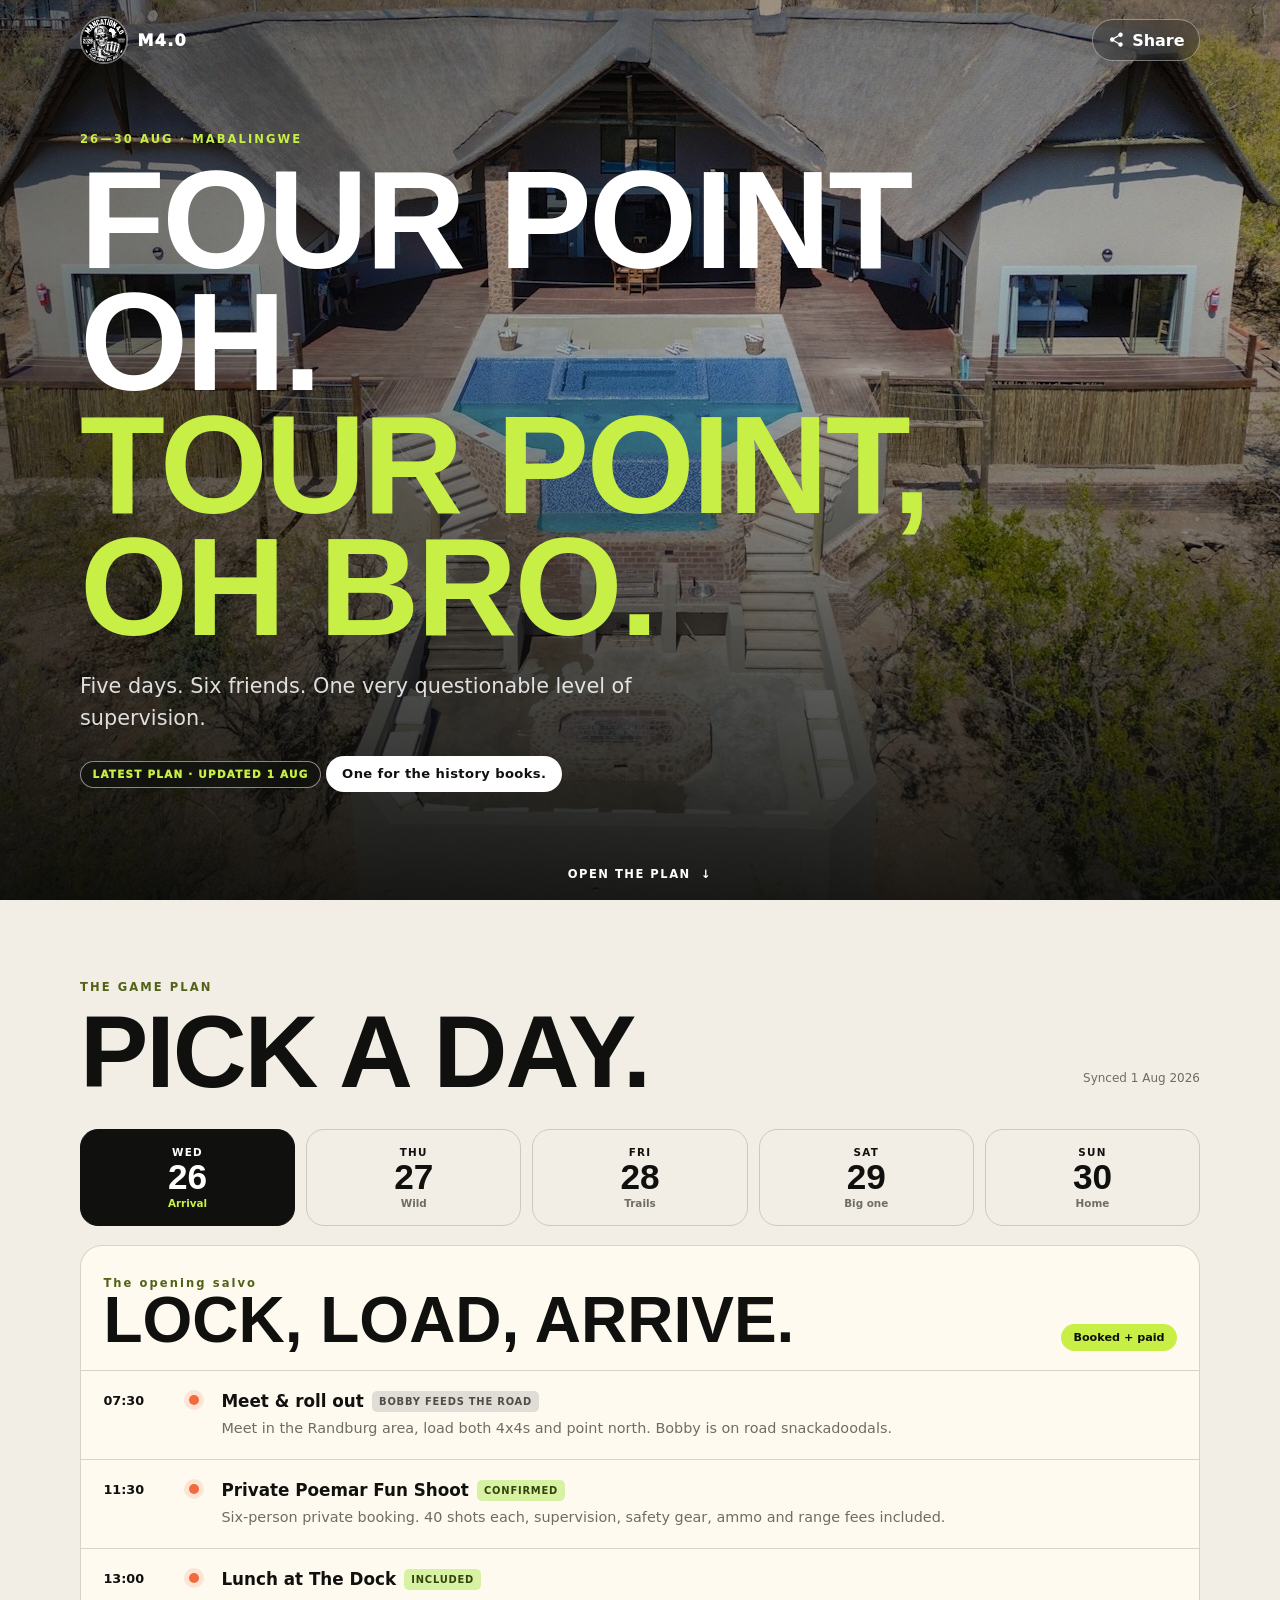
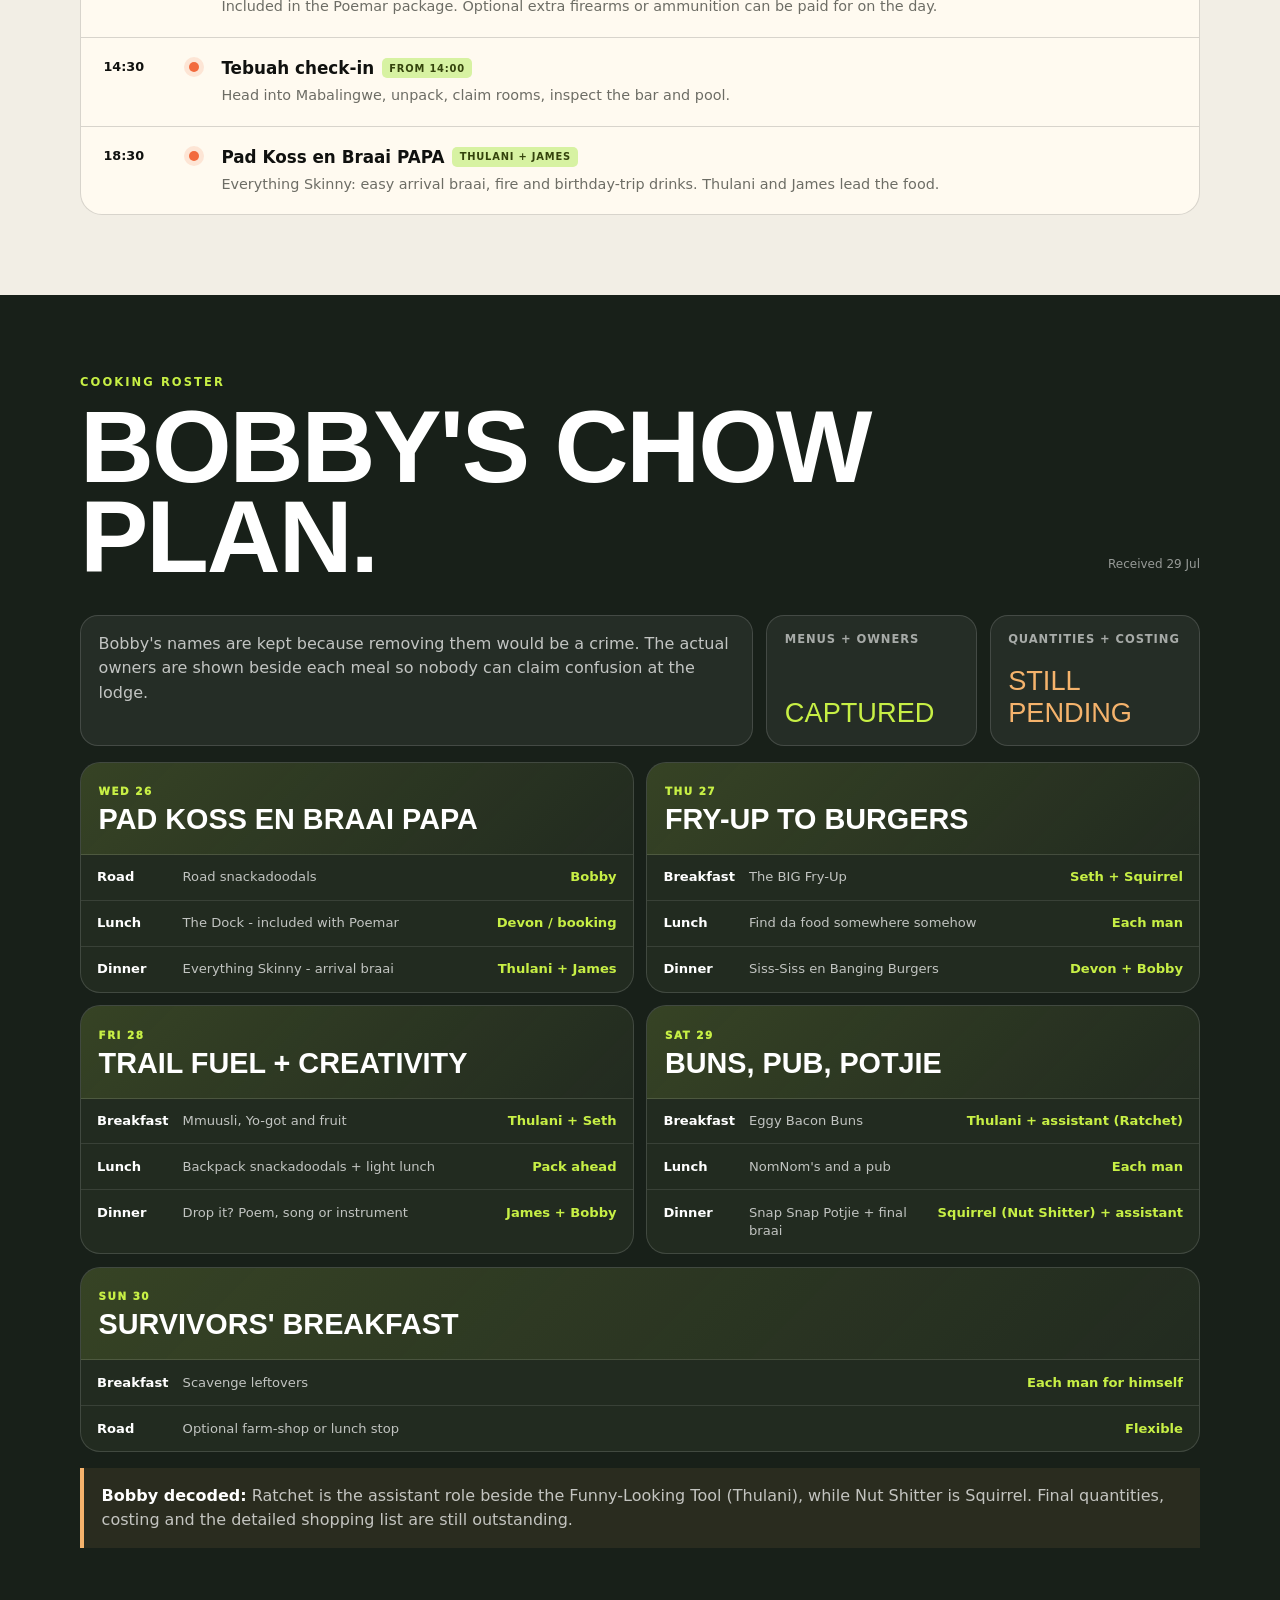
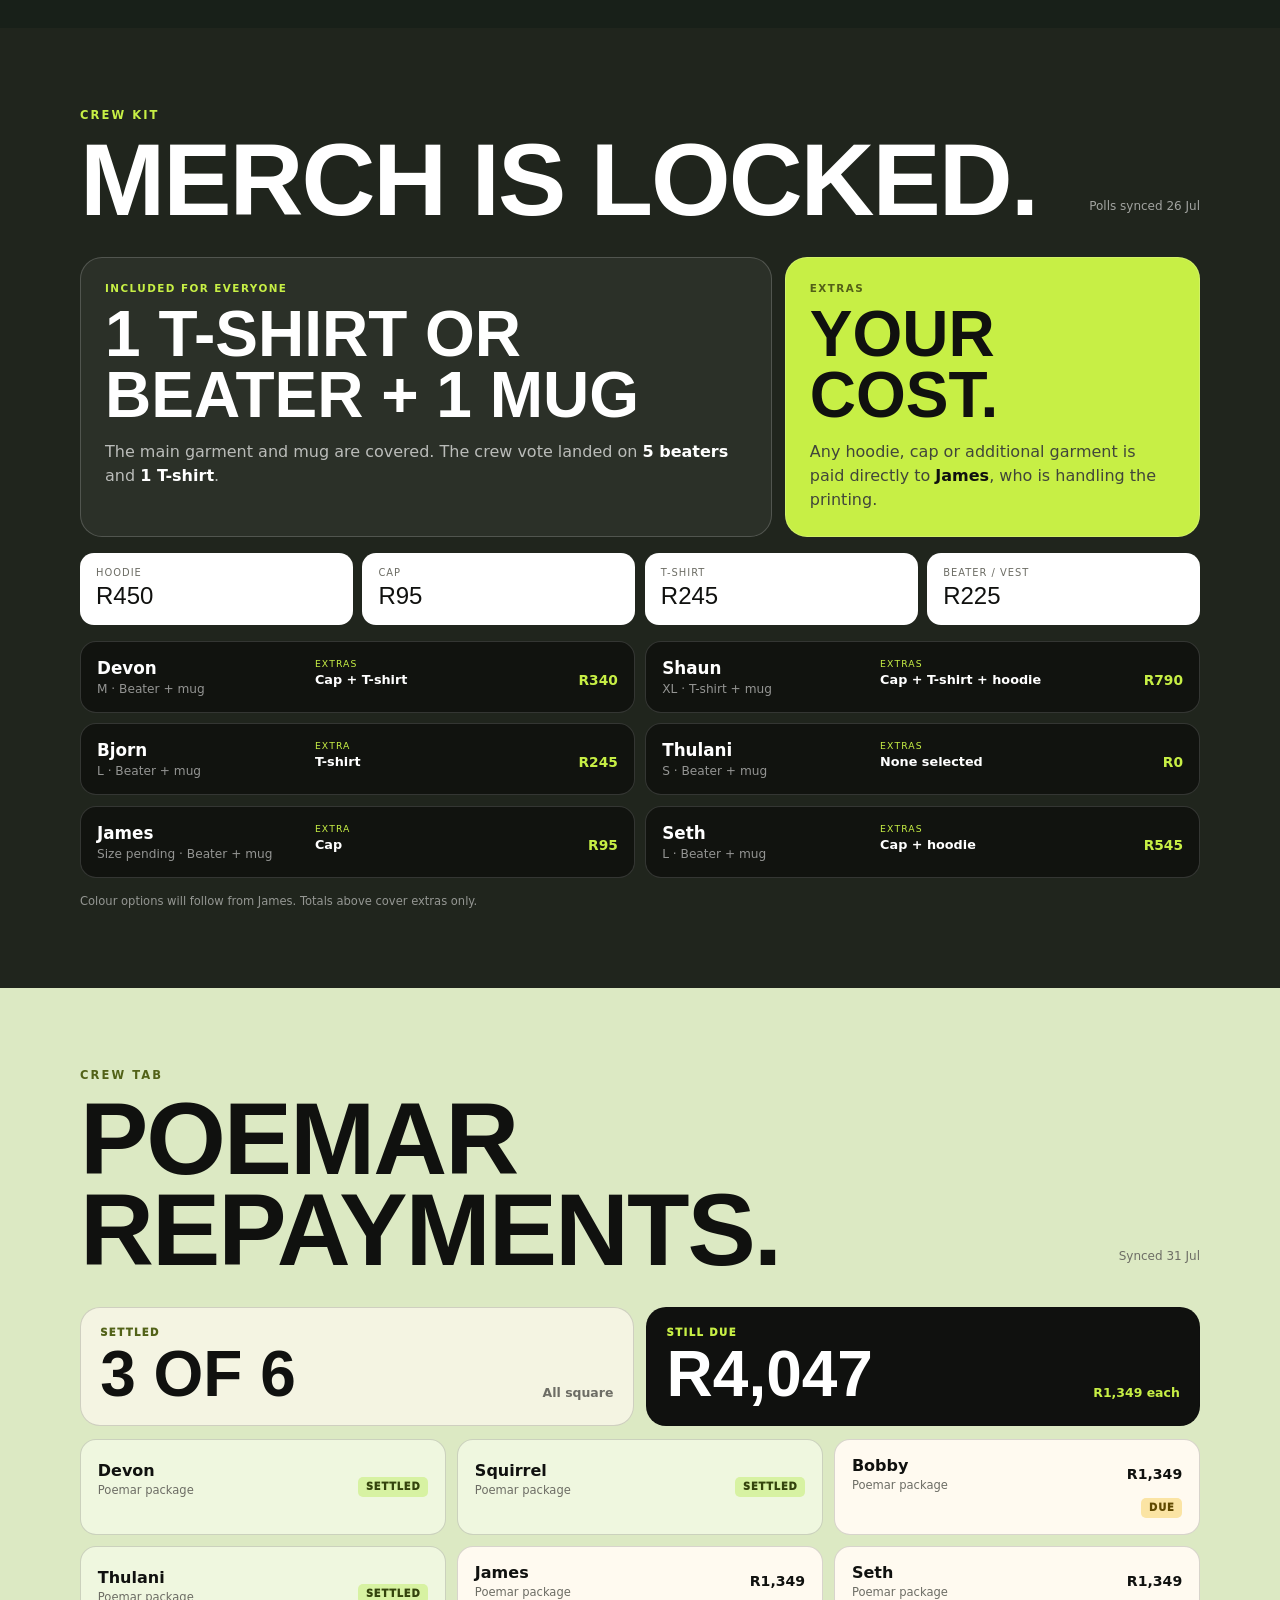
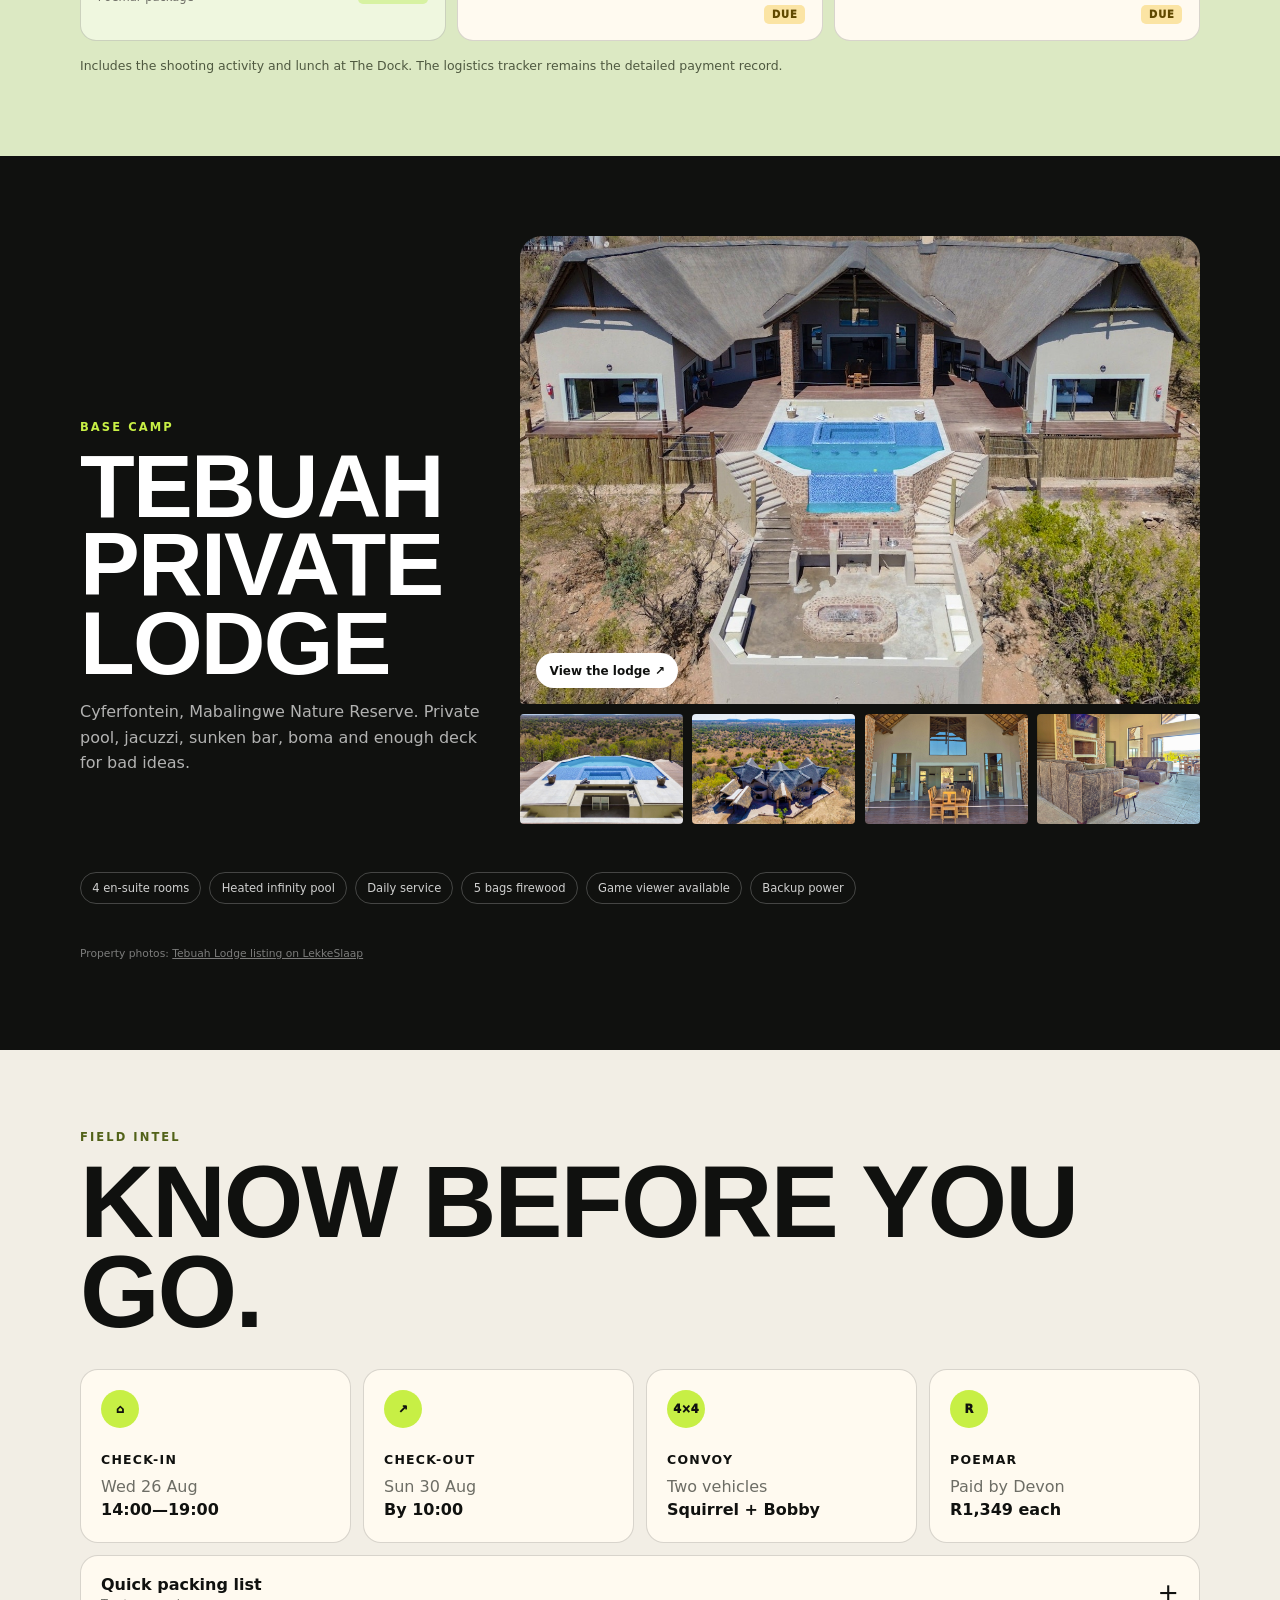
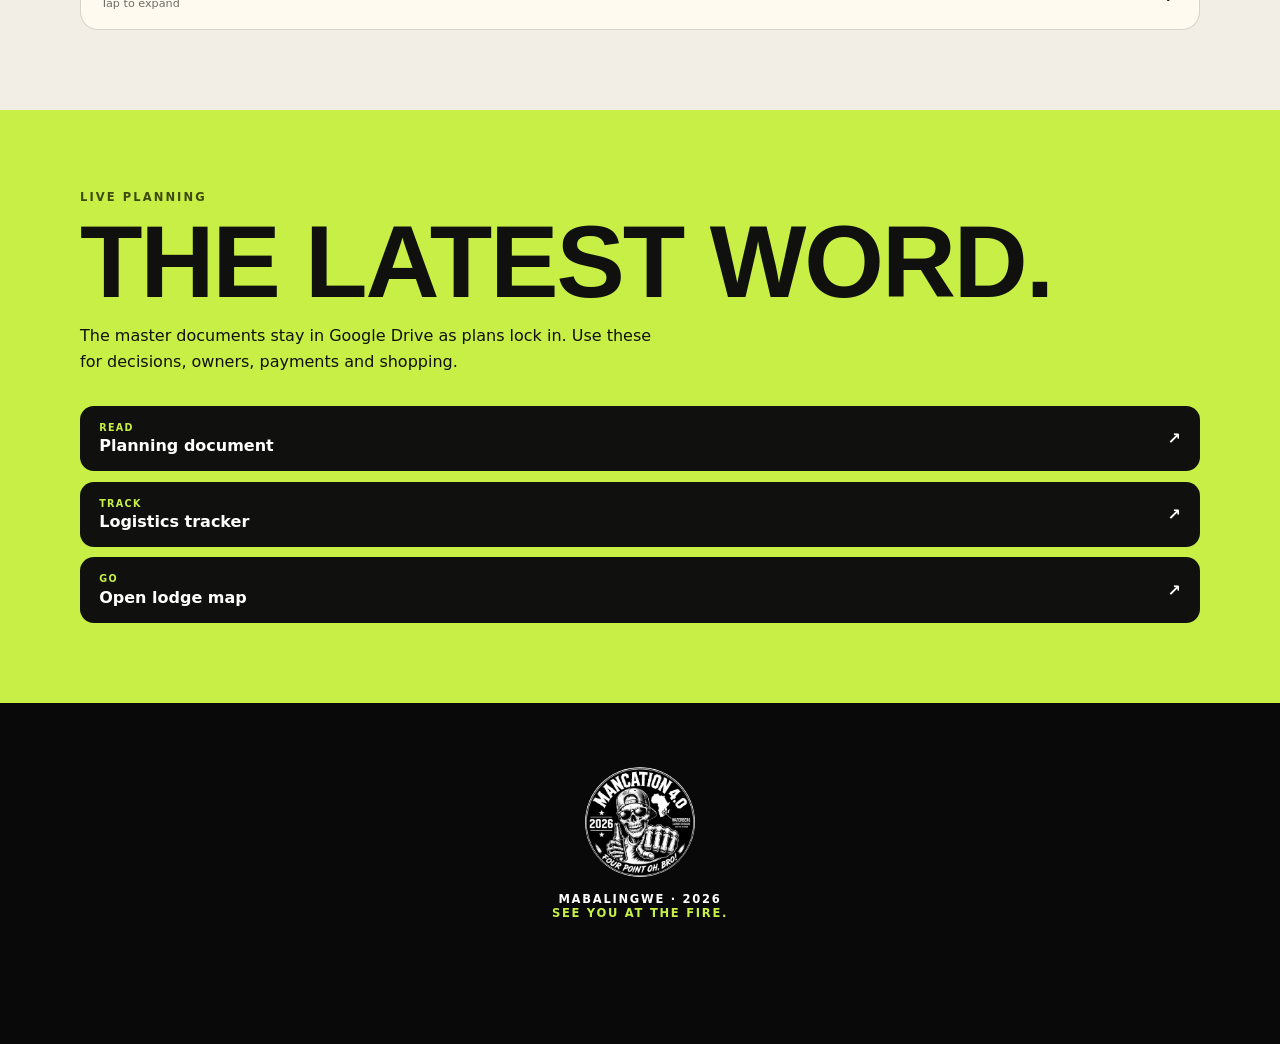
==== index.html @ 5e888e58 "Publish 1 August TripHub update" ====
<!doctype html>
<html lang="en">
<head>
  <meta charset="utf-8">
  <meta name="viewport" content="width=device-width,initial-scale=1,viewport-fit=cover">
  <meta name="theme-color" content="#10110f">
  <meta name="description" content="Mancation 4.0 — the crew's mobile trip plan for Mabalingwe, 26–30 August 2026.">
  <link rel="manifest" href="manifest.webmanifest">
  <link rel="icon" href="mancation-logo.png">
  <link rel="stylesheet" href="styles.css?v=20260731">
  <link rel="stylesheet" href="merch.css?v=20260723b">
  <title>Mancation 4.0 · Mabalingwe</title>
</head>
<body>
  <a class="skip-link" href="#main">Skip to the day plan</a>
  <header class="hero" id="top">
    <img class="hero-photo" src="lodge-1.jpg" alt="Tebuah Lodge and its bushveld-facing pool deck">
    <div class="hero-shade"></div>
    <nav class="topbar" aria-label="Primary">
      <a class="brand" href="#top" aria-label="Mancation 4.0 home">
        <img src="mancation-logo.png" alt="">
        <span>M4.0</span>
      </a>
      <button class="share-button" id="shareButton" type="button" aria-label="Share this trip plan">
        <svg viewBox="0 0 24 24" aria-hidden="true"><path d="M18 8a3 3 0 1 0-2.83-4A3 3 0 0 0 15 5c0 .2.02.39.06.57L8.9 9.08A3 3 0 0 0 7 8.4a3 3 0 1 0 1.9 5.32l6.16 3.51A3 3 0 0 0 15 18a3 3 0 1 0 .83-2.07l-6.2-3.54c.08-.3.12-.6.12-.89 0-.3-.04-.6-.12-.88l6.2-3.55A3 3 0 0 0 18 8Z"/></svg>
        <span>Share</span>
      </button>
    </nav>
    <div class="hero-copy">
      <p class="eyebrow">26—30 AUG · MABALINGWE</p>
      <h1>Four point oh.<br><em>Tour point, oh bro.</em></h1>
      <p class="hero-intro">Five days. Six friends. One very questionable level of supervision.</p>
      <p class="build-badge">LATEST PLAN · UPDATED 1 AUG</p>
      <div class="countdown" id="countdown" aria-live="polite"></div>
    </div>
    <a class="scroll-cue" href="#schedule"><span>Open the plan</span><span aria-hidden="true">↓</span></a>
  </header>

  <main id="main">
    <section class="schedule section" id="schedule" aria-labelledby="schedule-title">
      <div class="section-heading">
        <div>
          <p class="eyebrow dark">THE GAME PLAN</p>
          <h2 id="schedule-title">Pick a day.</h2>
        </div>
        <p class="updated">Synced 1 Aug 2026</p>
      </div>
      <div class="day-tabs" role="tablist" aria-label="Trip days">
        <button role="tab" aria-selected="true" aria-controls="day-panel" data-day="0"><span>WED</span><b>26</b><small>Arrival</small></button>
        <button role="tab" aria-selected="false" aria-controls="day-panel" data-day="1"><span>THU</span><b>27</b><small>Wild</small></button>
        <button role="tab" aria-selected="false" aria-controls="day-panel" data-day="2"><span>FRI</span><b>28</b><small>Trails</small></button>
        <button role="tab" aria-selected="false" aria-controls="day-panel" data-day="3"><span>SAT</span><b>29</b><small>Big one</small></button>
        <button role="tab" aria-selected="false" aria-controls="day-panel" data-day="4"><span>SUN</span><b>30</b><small>Home</small></button>
      </div>
      <article class="day-panel" id="day-panel" role="tabpanel" tabindex="0" aria-live="polite"></article>
    </section>

    <section class="meals section" id="meals" aria-labelledby="meals-title">
      <div class="section-heading meal-heading">
        <div>
          <p class="eyebrow">COOKING ROSTER</p>
          <h2 id="meals-title">Bobby's chow plan.</h2>
        </div>
        <p class="updated">Received 29 Jul</p>
      </div>
      <div class="meal-summary">
        <p>Bobby's names are kept because removing them would be a crime. The actual owners are shown beside each meal so nobody can claim confusion at the lodge.</p>
        <div><strong>Menus + owners</strong><span>Captured</span></div>
        <div><strong>Quantities + costing</strong><span class="pending">Still pending</span></div>
      </div>
      <div class="meal-days">
        <article>
          <header><span>WED 26</span><h3>Pad Koss en Braai PAPA</h3></header>
          <p><b>Road</b> Road snackadoodals <span>Bobby</span></p>
          <p><b>Lunch</b> The Dock - included with Poemar <span>Devon / booking</span></p>
          <p><b>Dinner</b> Everything Skinny - arrival braai <span>Thulani + James</span></p>
        </article>
        <article>
          <header><span>THU 27</span><h3>Fry-up to burgers</h3></header>
          <p><b>Breakfast</b> The BIG Fry-Up <span>Seth + Squirrel</span></p>
          <p><b>Lunch</b> Find da food somewhere somehow <span>Each man</span></p>
          <p><b>Dinner</b> Siss-Siss en Banging Burgers <span>Devon + Bobby</span></p>
        </article>
        <article>
          <header><span>FRI 28</span><h3>Trail fuel + creativity</h3></header>
          <p><b>Breakfast</b> Mmuusli, Yo-got and fruit <span>Thulani + Seth</span></p>
          <p><b>Lunch</b> Backpack snackadoodals + light lunch <span>Pack ahead</span></p>
          <p><b>Dinner</b> Drop it? Poem, song or instrument <span>James + Bobby</span></p>
        </article>
        <article>
          <header><span>SAT 29</span><h3>Buns, pub, potjie</h3></header>
          <p><b>Breakfast</b> Eggy Bacon Buns <span>Thulani + assistant (Ratchet)</span></p>
          <p><b>Lunch</b> NomNom's and a pub <span>Each man</span></p>
          <p><b>Dinner</b> Snap Snap Potjie + final braai <span>Squirrel (Nut Shitter) + assistant</span></p>
        </article>
        <article>
          <header><span>SUN 30</span><h3>Survivors' breakfast</h3></header>
          <p><b>Breakfast</b> Scavenge leftovers <span>Each man for himself</span></p>
          <p><b>Road</b> Optional farm-shop or lunch stop <span>Flexible</span></p>
        </article>
      </div>
      <p class="meal-footnote"><b>Bobby decoded:</b> Ratchet is the assistant role beside the Funny-Looking Tool (Thulani), while Nut Shitter is Squirrel. Final quantities, costing and the detailed shopping list are still outstanding.</p>
    </section>

    <section class="merch section" id="merch" aria-labelledby="merch-title">
      <div class="section-heading merch-heading">
        <div>
          <p class="eyebrow">CREW KIT</p>
          <h2 id="merch-title">Merch is locked.</h2>
        </div>
        <p class="updated">Polls synced 26 Jul</p>
      </div>
      <div class="merch-summary">
        <div>
          <span class="merch-kicker">INCLUDED FOR EVERYONE</span>
          <strong>1 T-shirt or beater + 1 mug</strong>
          <p>The main garment and mug are covered. The crew vote landed on <b>5 beaters</b> and <b>1 T-shirt</b>.</p>
        </div>
        <div class="merch-payment">
          <span>EXTRAS</span>
          <strong>Your cost.</strong>
          <p>Any hoodie, cap or additional garment is paid directly to <b>James</b>, who is handling the printing.</p>
        </div>
      </div>
      <div class="price-strip" aria-label="Extra merch prices">
        <span><small>Hoodie</small>R450</span>
        <span><small>Cap</small>R95</span>
        <span><small>T-shirt</small>R245</span>
        <span><small>Beater / vest</small>R225</span>
      </div>
      <div class="crew-merch" aria-label="Crew merch selections">
        <article><div><h3>Devon</h3><p>M · Beater + mug</p></div><div><small>Extras</small><b>Cap + T-shirt</b><strong>R340</strong></div></article>
        <article><div><h3>Shaun</h3><p>XL · T-shirt + mug</p></div><div><small>Extras</small><b>Cap + T-shirt + hoodie</b><strong>R790</strong></div></article>
        <article><div><h3>Bjorn</h3><p>L · Beater + mug</p></div><div><small>Extra</small><b>T-shirt</b><strong>R245</strong></div></article>
        <article><div><h3>Thulani</h3><p>S · Beater + mug</p></div><div><small>Extras</small><b>None selected</b><strong>R0</strong></div></article>
        <article><div><h3>James</h3><p>Size pending · Beater + mug</p></div><div><small>Extra</small><b>Cap</b><strong>R95</strong></div></article>
        <article><div><h3>Seth</h3><p>L · Beater + mug</p></div><div><small>Extras</small><b>Cap + hoodie</b><strong>R545</strong></div></article>
      </div>
      <p class="merch-note">Colour options will follow from James. Totals above cover extras only.</p>
    </section>

    <section class="payments section" id="payments" aria-labelledby="payments-title">
      <div class="section-heading payments-heading">
        <div>
          <p class="eyebrow dark">CREW TAB</p>
          <h2 id="payments-title">Poemar repayments.</h2>
        </div>
        <p class="updated">Synced 31 Jul</p>
      </div>
      <div class="payment-summary">
        <div><small>SETTLED</small><strong>3 of 6</strong><span>All square</span></div>
        <div class="payment-summary-due"><small>STILL DUE</small><strong>R4,047</strong><span>R1,349 each</span></div>
      </div>
      <div class="payment-list" aria-label="Poemar repayment status">
        <article class="is-settled"><div><h3>Devon</h3><p>Poemar package</p></div><span>Settled</span></article>
        <article class="is-settled"><div><h3>Squirrel</h3><p>Poemar package</p></div><span>Settled</span></article>
        <article><div><h3>Bobby</h3><p>Poemar package</p></div><strong>R1,349</strong><span>Due</span></article>
        <article class="is-settled"><div><h3>Thulani</h3><p>Poemar package</p></div><span>Settled</span></article>
        <article><div><h3>James</h3><p>Poemar package</p></div><strong>R1,349</strong><span>Due</span></article>
        <article><div><h3>Seth</h3><p>Poemar package</p></div><strong>R1,349</strong><span>Due</span></article>
      </div>
      <p class="payments-note">Includes the shooting activity and lunch at The Dock. The logistics tracker remains the detailed payment record.</p>
    </section>

    <section class="lodge section" id="lodge" aria-labelledby="lodge-title">
      <div class="lodge-title-wrap">
        <p class="eyebrow">BASE CAMP</p>
        <h2 id="lodge-title">Tebuah<br>Private Lodge</h2>
        <p>Cyferfontein, Mabalingwe Nature Reserve. Private pool, jacuzzi, sunken bar, boma and enough deck for bad ideas.</p>
      </div>
      <div class="gallery" aria-label="Tebuah Lodge photo gallery">
        <button class="gallery-main" type="button" data-photo="0">
          <img src="lodge-1.jpg" alt="Tebuah Lodge pool and entertainment deck overlooking the bushveld">
          <span>View the lodge <b aria-hidden="true">↗</b></span>
        </button>
        <button type="button" data-photo="1"><img src="lodge-2.jpg" alt="Tebuah Lodge outdoor living area"></button>
        <button type="button" data-photo="2"><img src="lodge-3.jpg" alt="Tebuah Lodge bedroom with bushveld views"></button>
        <button type="button" data-photo="3"><img src="lodge-4.jpg" alt="Tebuah Lodge indoor entertainment area"></button>
        <button type="button" data-photo="4"><img src="lodge-5.jpg" alt="Tebuah Lodge boma and fire pit"></button>
      </div>
      <div class="amenities" aria-label="Lodge highlights">
        <span>4 en-suite rooms</span><span>Heated infinity pool</span><span>Daily service</span><span>5 bags firewood</span><span>Game viewer available</span><span>Backup power</span>
      </div>
      <p class="photo-credit">Property photos: <a href="https://www.lekkeslaap.co.za/accommodation/tebuah-lodge--mabalingwe" target="_blank" rel="noreferrer">Tebuah Lodge listing on LekkeSlaap</a></p>
    </section>

    <section class="intel section" id="intel" aria-labelledby="intel-title">
      <div class="section-heading">
        <div><p class="eyebrow dark">FIELD INTEL</p><h2 id="intel-title">Know before you go.</h2></div>
      </div>
      <div class="intel-grid">
        <article><span class="intel-icon">⌂</span><h3>Check-in</h3><p>Wed 26 Aug<br><strong>14:00—19:00</strong></p></article>
        <article><span class="intel-icon">↗</span><h3>Check-out</h3><p>Sun 30 Aug<br><strong>By 10:00</strong></p></article>
        <article><span class="intel-icon">4×4</span><h3>Convoy</h3><p>Two vehicles<br><strong>Squirrel + Bobby</strong></p></article>
        <article><span class="intel-icon">R</span><h3>Poemar</h3><p>Paid by Devon<br><strong>R1,349 each</strong></p></article>
      </div>
      <details class="packing">
        <summary><span><b>Quick packing list</b><small>Tap to expand</small></span><span aria-hidden="true">+</span></summary>
        <div class="packing-grid">
          <p><b>Wear</b>Warm jacket, bush clothes, closed shoes, hiking shoes, hat, sunglasses, swim kit.</p>
          <p><b>Bring</b>Headlamp, toiletries, meds, sunscreen, repellent, water bottle, power bank.</p>
          <p><b>Shared kit</b>Coolers, ice, braai tools, speaker, binoculars, first aid, compressor and recovery strap.</p>
        </div>
      </details>
    </section>

    <section class="links section" id="links" aria-labelledby="links-title">
      <p class="eyebrow">LIVE PLANNING</p>
      <h2 id="links-title">The latest word.</h2>
      <p>The master documents stay in Google Drive as plans lock in. Use these for decisions, owners, payments and shopping.</p>
      <div class="link-stack">
        <a href="https://docs.google.com/document/d/1ZLqQMQey72Q2YJFCmSd3k1oWIZyb7E9rHPRYl3rEjR0" target="_blank" rel="noreferrer"><span><small>READ</small>Planning document</span><b aria-hidden="true">↗</b></a>
        <a href="https://docs.google.com/spreadsheets/d/16qTKO9zzXweU2x-jkRpbFXcK_g4tDbpreyaSmsVWvz8" target="_blank" rel="noreferrer"><span><small>TRACK</small>Logistics tracker</span><b aria-hidden="true">↗</b></a>
        <a href="https://maps.google.com/?q=-24.770281852697,28.021701425314" target="_blank" rel="noreferrer"><span><small>GO</small>Open lodge map</span><b aria-hidden="true">↗</b></a>
      </div>
    </section>
  </main>

  <footer>
    <img src="mancation-logo.png" alt="Mancation 4.0 logo">
    <p>Mabalingwe · 2026<br><span>See you at the fire.</span></p>
  </footer>

  <nav class="bottom-nav" aria-label="Page sections">
    <a href="#schedule" class="active"><span>▦</span>Plan</a>
    <a href="#meals"><span>♨</span>Meals</a>
    <a href="#merch"><span>◆</span>Merch</a>
    <a href="#payments"><span>R</span>Pay</a>
    <a href="#lodge"><span>⌂</span>Lodge</a>
  </nav>

  <dialog class="lightbox" id="lightbox">
    <button type="button" id="lightboxClose" aria-label="Close gallery">×</button>
    <button type="button" class="lightbox-prev" id="lightboxPrev" aria-label="Previous photo">‹</button>
    <img id="lightboxImage" src="lodge-1.jpg" alt="">
    <button type="button" class="lightbox-next" id="lightboxNext" aria-label="Next photo">›</button>
    <p id="lightboxCount">1 / 5</p>
  </dialog>
  <div class="toast" id="toast" role="status" aria-live="polite"></div>
  <script src="app.js?v=20260801"></script>
</body>
</html>
---- styles.css ----
:root{--ink:#10110f;--paper:#f2eee5;--cream:#fffaf0;--acid:#c7ef45;--orange:#f26a3d;--muted:#6d6d65;--line:rgba(16,17,15,.16);--radius:22px;--max:1120px}
*{box-sizing:border-box}html{scroll-behavior:smooth}body{margin:0;background:var(--paper);color:var(--ink);font-family:Inter,ui-sans-serif,system-ui,-apple-system,"Segoe UI",sans-serif;overflow-x:hidden}button,a{font:inherit}button{color:inherit}.skip-link{position:fixed;z-index:100;left:1rem;top:-5rem;background:var(--acid);color:var(--ink);padding:.8rem 1rem;border-radius:8px;font-weight:800}.skip-link:focus{top:1rem}.hero{position:relative;min-height:100svh;color:white;background:#161814;display:flex;flex-direction:column;overflow:hidden}.hero-photo,.hero-shade{position:absolute;inset:0;width:100%;height:100%}.hero-photo{object-fit:cover}.hero-shade{background:linear-gradient(180deg,rgba(8,9,7,.25),rgba(8,9,7,.16) 28%,rgba(8,9,7,.9) 100%),linear-gradient(90deg,rgba(8,9,7,.35),transparent 65%)}.topbar{position:relative;z-index:2;display:flex;align-items:center;justify-content:space-between;width:min(100% - 2rem,var(--max));margin:0 auto;padding:1rem 0}.brand{display:flex;align-items:center;gap:.6rem;color:white;text-decoration:none;font-weight:950;letter-spacing:.08em}.brand img{width:48px;height:48px;object-fit:cover;border-radius:50%;border:1px solid rgba(255,255,255,.45)}.share-button{border:1px solid rgba(255,255,255,.4);background:rgba(0,0,0,.22);backdrop-filter:blur(12px);color:white;border-radius:999px;padding:.65rem .9rem;display:flex;gap:.45rem;align-items:center;font-weight:750}.share-button svg{width:18px;fill:currentColor}.hero-copy{position:relative;z-index:1;margin:auto auto 11vh;width:min(100% - 2rem,var(--max))}.eyebrow{font-size:.72rem;letter-spacing:.18em;font-weight:900;margin:0 0 .8rem;color:var(--acid)}.eyebrow.dark{color:#526218}.hero h1,.section h2{font-family:Impact,"Arial Narrow",ui-sans-serif,sans-serif;text-transform:uppercase;letter-spacing:-.02em;line-height:.88;margin:0}.hero h1{font-size:clamp(3.7rem,12vw,8.7rem);max-width:850px}.hero h1 em{font-style:normal;color:var(--acid)}.hero-intro{font-size:clamp(1rem,2.2vw,1.3rem);max-width:560px;line-height:1.5;color:rgba(255,255,255,.85);margin:1.4rem 0}.countdown{display:inline-flex;background:white;color:var(--ink);border-radius:999px;padding:.65rem 1rem;font-size:.82rem;font-weight:850;letter-spacing:.03em}.scroll-cue{position:absolute;z-index:2;left:50%;bottom:1.2rem;transform:translateX(-50%);display:flex;gap:.65rem;color:white;text-decoration:none;font-size:.72rem;text-transform:uppercase;letter-spacing:.13em;font-weight:800;white-space:nowrap}.section{padding:5rem max(1rem,calc((100vw - var(--max))/2))}.section-heading{display:flex;justify-content:space-between;align-items:flex-end;gap:1rem;margin-bottom:2rem}.section h2{font-size:clamp(3rem,8vw,6.5rem)}.updated{font-size:.75rem;color:var(--muted);white-space:nowrap}.day-tabs{display:grid;grid-template-columns:repeat(5,1fr);gap:.7rem;margin-bottom:1.2rem}.day-tabs button{appearance:none;border:1px solid var(--line);background:transparent;border-radius:18px;padding:1rem .5rem;min-width:0;text-align:center;cursor:pointer;transition:.2s transform,.2s background}.day-tabs button:hover{transform:translateY(-2px)}.day-tabs button[aria-selected=true]{background:var(--ink);color:white;border-color:var(--ink)}.day-tabs span,.day-tabs small{display:block;font-size:.65rem;font-weight:900;letter-spacing:.12em}.day-tabs b{display:block;font-family:Impact,"Arial Narrow",sans-serif;font-size:2.2rem;line-height:1.1}.day-tabs small{font-weight:700;letter-spacing:0;color:var(--muted)}.day-tabs button[aria-selected=true] small{color:var(--acid)}.day-panel{background:var(--cream);border:1px solid var(--line);border-radius:var(--radius);overflow:hidden;outline:none}.day-hero{display:flex;justify-content:space-between;align-items:end;gap:1rem;padding:1.4rem 1.4rem 1.2rem;border-bottom:1px solid var(--line)}.day-hero h3{font-family:Impact,"Arial Narrow",sans-serif;text-transform:uppercase;font-size:clamp(2rem,6vw,4rem);line-height:.95;margin:0}.day-hero p{color:var(--muted);max-width:420px;margin:.5rem 0 0}.weather-note{background:var(--acid);border-radius:999px;padding:.45rem .75rem;font-size:.7rem;font-weight:850;white-space:nowrap}.timeline{list-style:none;margin:0;padding:0}.event{display:grid;grid-template-columns:74px 44px 1fr;position:relative;padding:1.25rem 1.4rem}.event:not(:last-child){border-bottom:1px solid var(--line)}.event time{font-weight:900;font-size:.8rem;padding-top:.1rem}.event-marker{position:relative}.event-marker:before{content:"";position:absolute;top:.25rem;left:12px;width:10px;height:10px;border-radius:50%;background:var(--orange);box-shadow:0 0 0 5px rgba(242,106,61,.15)}.event-content{min-width:0}.event-top{display:flex;align-items:center;flex-wrap:wrap;gap:.5rem}.event h4{font-size:1.05rem;margin:0}.event p{color:var(--muted);line-height:1.45;margin:.4rem 0 0;font-size:.9rem}.status{font-size:.62rem;font-weight:900;text-transform:uppercase;letter-spacing:.08em;padding:.3rem .45rem;border-radius:5px}.status.confirmed{background:#d7f2a2;color:#34430c}.status.open{background:#fbe4a4;color:#604900}.status.flex{background:#dfddd6;color:#4e4d48}.lodge{background:var(--ink);color:white;display:grid;grid-template-columns:.75fr 1.25fr;gap:2rem}.lodge-title-wrap{align-self:end;padding-bottom:2rem}.lodge-title-wrap h2{font-size:clamp(3.6rem,7vw,7rem)}.lodge-title-wrap>p:last-child{color:rgba(255,255,255,.68);line-height:1.6;max-width:440px}.gallery{display:grid;grid-template-columns:repeat(4,1fr);grid-template-rows:minmax(290px,52vh) 110px;gap:.6rem}.gallery button{padding:0;border:0;background:#222;overflow:hidden;cursor:zoom-in;position:relative}.gallery img{width:100%;height:100%;object-fit:cover;display:block;transition:transform .5s}.gallery button:hover img{transform:scale(1.03)}.gallery-main{grid-column:1/-1;border-radius:var(--radius) var(--radius) 4px 4px}.gallery>button:not(.gallery-main){border-radius:4px}.gallery-main span{position:absolute;left:1rem;bottom:1rem;background:white;color:var(--ink);border-radius:999px;padding:.65rem .85rem;font-size:.75rem;font-weight:850}.amenities{grid-column:1/-1;display:flex;gap:.5rem;flex-wrap:wrap;padding-top:1rem}.amenities span{border:1px solid rgba(255,255,255,.22);border-radius:999px;padding:.5rem .7rem;font-size:.72rem;color:rgba(255,255,255,.8)}.photo-credit{grid-column:1/-1;color:rgba(255,255,255,.45);font-size:.67rem}.photo-credit a{color:inherit}.intel-grid{display:grid;grid-template-columns:repeat(4,1fr);gap:.75rem}.intel-grid article{background:var(--cream);border:1px solid var(--line);border-radius:18px;padding:1.25rem}.intel-icon{display:grid;place-items:center;width:38px;height:38px;background:var(--acid);border-radius:50%;font-size:.72rem;font-weight:950}.intel-grid h3{font-size:.78rem;text-transform:uppercase;letter-spacing:.1em;margin:1.5rem 0 .5rem}.intel-grid p{color:var(--muted);line-height:1.45;margin:0}.intel-grid strong{color:var(--ink)}.packing{margin-top:.75rem;border:1px solid var(--line);border-radius:18px;background:var(--cream);overflow:hidden}.packing summary{list-style:none;cursor:pointer;padding:1.2rem 1.25rem;display:flex;align-items:center;justify-content:space-between}.packing summary::-webkit-details-marker{display:none}.packing summary small{display:block;color:var(--muted);font-size:.7rem;margin-top:.2rem}.packing summary>span:last-child{font-size:1.6rem;transition:transform .25s}.packing[open] summary>span:last-child{transform:rotate(45deg)}.packing-grid{display:grid;grid-template-columns:repeat(3,1fr);gap:1rem;border-top:1px solid var(--line);padding:1.25rem}.packing-grid p{margin:0;color:var(--muted);font-size:.85rem;line-height:1.55}.packing-grid b{display:block;color:var(--ink);margin-bottom:.35rem}.links{background:var(--acid)}.links>p:not(.eyebrow){max-width:590px;line-height:1.6}.links .eyebrow{color:#3e4b0b}.link-stack{margin-top:2rem;display:grid;gap:.65rem}.link-stack a{display:flex;justify-content:space-between;align-items:center;background:var(--ink);color:white;text-decoration:none;padding:1rem 1.2rem;border-radius:14px;font-weight:800}.link-stack small{display:block;color:var(--acid);font-size:.6rem;letter-spacing:.14em;margin-bottom:.2rem}footer{background:#080908;color:white;text-align:center;padding:4rem 1rem 7rem}footer img{width:110px;border-radius:50%}footer p{font-size:.72rem;letter-spacing:.15em;text-transform:uppercase;font-weight:900}footer p span{color:var(--acid)}.bottom-nav{display:none}.lightbox{position:fixed;inset:0;width:100%;height:100%;max-width:none;max-height:none;margin:0;padding:1rem;border:0;background:rgba(0,0,0,.94);color:white}.lightbox[open]{display:grid;place-items:center}.lightbox img{max-width:min(1100px,88vw);max-height:82vh;object-fit:contain}.lightbox button{position:absolute;border:0;background:rgba(255,255,255,.12);color:white;width:44px;height:44px;border-radius:50%;font-size:1.8rem;cursor:pointer}.lightbox #lightboxClose{right:1rem;top:1rem}.lightbox-prev{left:1rem;top:50%}.lightbox-next{right:1rem;top:50%}.lightbox p{position:absolute;bottom:.5rem;font-size:.75rem;letter-spacing:.12em}.toast{position:fixed;z-index:120;left:50%;bottom:5.5rem;transform:translate(-50%,20px);background:var(--ink);color:white;padding:.7rem 1rem;border-radius:999px;font-size:.78rem;font-weight:800;opacity:0;pointer-events:none;transition:.25s}.toast.show{opacity:1;transform:translate(-50%,0)}
@media(max-width:760px){.hero{min-height:92svh}.hero-copy{margin-bottom:12vh}.hero h1{font-size:clamp(3.4rem,17vw,5.4rem)}.section{padding:4rem 1rem}.section-heading{align-items:flex-start}.updated{padding-top:.4rem}.day-tabs{margin-inline:-1rem;padding-inline:1rem;overflow:auto;display:flex;scrollbar-width:none}.day-tabs::-webkit-scrollbar{display:none}.day-tabs button{min-width:78px;flex:1}.day-panel{border-radius:18px}.day-hero{align-items:flex-start;flex-direction:column}.event{grid-template-columns:62px 28px 1fr;padding:1.1rem .9rem}.lodge{display:block}.lodge-title-wrap{padding-bottom:1rem}.gallery{grid-template-rows:50vh 78px;gap:.4rem}.amenities{padding-top:1.2rem}.intel-grid{grid-template-columns:1fr 1fr}.packing-grid{grid-template-columns:1fr}.bottom-nav{position:fixed;z-index:90;display:grid;grid-template-columns:repeat(4,1fr);left:.7rem;right:.7rem;bottom:max(.6rem,env(safe-area-inset-bottom));background:rgba(16,17,15,.94);backdrop-filter:blur(14px);border:1px solid rgba(255,255,255,.12);border-radius:18px;padding:.45rem}.bottom-nav a{display:flex;flex-direction:column;gap:.15rem;align-items:center;color:#9c9d96;text-decoration:none;font-size:.58rem;font-weight:800}.bottom-nav a span{font-size:1rem}.bottom-nav a.active{color:var(--acid)}footer{padding-bottom:8rem}}
.build-badge{display:inline-flex;margin:0 0 .8rem;padding:.42rem .72rem;border:1px solid rgba(255,255,255,.5);border-radius:999px;background:rgba(16,17,15,.72);color:var(--acid);font-size:.65rem;font-weight:950;letter-spacing:.12em;backdrop-filter:blur(10px)}
.payments{background:#dce9c3}.payments-heading{align-items:flex-end}.payment-summary{display:grid;grid-template-columns:1fr 1fr;gap:.8rem;margin-bottom:.8rem}.payment-summary>div{display:grid;grid-template-columns:1fr auto;align-items:end;gap:.25rem 1rem;padding:1.2rem;border:1px solid rgba(16,17,15,.16);border-radius:20px;background:rgba(255,250,240,.68)}.payment-summary small{grid-column:1/-1;font-size:.63rem;font-weight:950;letter-spacing:.14em;color:#526218}.payment-summary strong{font-family:Impact,"Arial Narrow",sans-serif;font-size:clamp(2.2rem,5vw,4rem);line-height:1;text-transform:uppercase}.payment-summary span{padding-bottom:.35rem;color:var(--muted);font-size:.78rem;font-weight:850}.payment-summary-due{background:var(--ink)!important;color:white}.payment-summary-due small,.payment-summary-due span{color:var(--acid)}.payment-list{display:grid;grid-template-columns:repeat(3,1fr);gap:.7rem}.payment-list article{display:grid;grid-template-columns:1fr auto;align-items:center;gap:.35rem 1rem;padding:1rem 1.05rem;border:1px solid rgba(16,17,15,.16);border-radius:16px;background:var(--cream)}.payment-list h3{margin:0;font-size:1rem}.payment-list p{margin:.2rem 0 0;color:var(--muted);font-size:.72rem}.payment-list strong{font-size:.88rem}.payment-list span{grid-column:2;justify-self:end;padding:.28rem .48rem;border-radius:5px;background:#fbe4a4;color:#604900;font-size:.62rem;font-weight:950;text-transform:uppercase;letter-spacing:.08em}.payment-list .is-settled{background:#eff7df}.payment-list .is-settled span{grid-row:1/3;background:#d7f2a2;color:#34430c}.payments-note{margin:1rem 0 0;color:#4f5940;font-size:.78rem;line-height:1.5}
.meals{background:#182019;color:white}.meal-heading{align-items:flex-end}.meal-heading .updated{color:rgba(255,255,255,.55)}.meal-summary{display:grid;grid-template-columns:minmax(0,1.6fr) repeat(2,minmax(150px,.5fr));gap:.8rem;margin-bottom:1rem}.meal-summary>p,.meal-summary>div{margin:0;border:1px solid rgba(255,255,255,.14);border-radius:18px;background:rgba(255,255,255,.06);padding:1rem 1.1rem}.meal-summary>p{line-height:1.55;color:rgba(255,255,255,.72)}.meal-summary div{display:flex;flex-direction:column;justify-content:space-between;gap:1.2rem}.meal-summary strong{font-size:.72rem;letter-spacing:.08em;text-transform:uppercase;color:rgba(255,255,255,.6)}.meal-summary span{font-family:Impact,"Arial Narrow",sans-serif;font-size:1.7rem;text-transform:uppercase;color:var(--acid)}.meal-summary span.pending{color:#f5b36c}.meal-days{display:grid;grid-template-columns:repeat(2,minmax(0,1fr));gap:.8rem}.meal-days article{border:1px solid rgba(255,255,255,.14);border-radius:20px;background:#222b20;overflow:hidden}.meal-days article:last-child{grid-column:1/-1}.meal-days header{padding:1.1rem;border-bottom:1px solid rgba(255,255,255,.12);background:linear-gradient(135deg,rgba(199,239,69,.12),transparent)}.meal-days header span{font-size:.65rem;font-weight:950;letter-spacing:.14em;color:var(--acid)}.meal-days h3{margin:.25rem 0 0;font-family:Impact,"Arial Narrow",sans-serif;font-size:1.8rem;text-transform:uppercase}.meal-days p{display:grid;grid-template-columns:76px 1fr auto;gap:.6rem;margin:0;padding:.85rem 1rem;color:rgba(255,255,255,.72);font-size:.82rem;line-height:1.35}.meal-days p+p{border-top:1px solid rgba(255,255,255,.1)}.meal-days p b{color:white}.meal-days p span{color:var(--acid);font-weight:850;text-align:right}.meal-footnote{margin:1rem 0 0;padding:1rem 1.1rem;border-left:4px solid #f5b36c;background:rgba(245,179,108,.08);color:rgba(255,255,255,.72);line-height:1.5}.meal-footnote b{color:white}
@media(max-width:760px){.meal-summary{grid-template-columns:1fr 1fr}.meal-summary>p{grid-column:1/-1}.meal-days{grid-template-columns:1fr}.meal-days article:last-child{grid-column:auto}.meal-days p{grid-template-columns:64px 1fr}.meal-days p span{grid-column:2;text-align:left}.payment-summary{grid-template-columns:1fr}.payment-list{grid-template-columns:1fr 1fr}.bottom-nav{grid-template-columns:repeat(5,1fr)}}
@media(max-width:430px){.payment-list{grid-template-columns:1fr}}
@media(prefers-reduced-motion:reduce){html{scroll-behavior:auto}*,*:before,*:after{transition:none!important;animation:none!important}}
:focus-visible{outline:3px solid var(--orange);outline-offset:3px}
---- merch.css ----
.merch {
  background: #20251d;
  color: white;
}

.merch .eyebrow {
  color: var(--acid);
}

.merch .updated {
  color: rgba(255, 255, 255, 0.58);
}

.merch-summary {
  display: grid;
  grid-template-columns: 1.25fr 0.75fr;
  gap: 0.8rem;
}

.merch-summary > div {
  border: 1px solid rgba(255, 255, 255, 0.18);
  border-radius: var(--radius);
  padding: 1.5rem;
  background: rgba(255, 255, 255, 0.05);
}

.merch-summary span,
.merch-payment span {
  display: block;
  color: var(--acid);
  font-size: 0.65rem;
  font-weight: 900;
  letter-spacing: 0.14em;
  margin-bottom: 0.65rem;
}

.merch-summary strong {
  display: block;
  font-family: Impact, "Arial Narrow", sans-serif;
  text-transform: uppercase;
  font-size: clamp(2rem, 5vw, 4rem);
  line-height: 0.95;
}

.merch-summary p {
  color: rgba(255, 255, 255, 0.68);
  line-height: 1.5;
  margin: 0.9rem 0 0;
}

.merch-summary p b {
  color: white;
}

.merch-payment {
  background: var(--acid) !important;
  color: var(--ink);
}

.merch-payment span {
  color: #536018;
}

.merch-payment p {
  color: #41463a;
}

.merch-payment p b {
  color: var(--ink);
}

.price-strip {
  display: grid;
  grid-template-columns: repeat(4, 1fr);
  gap: 0.6rem;
  margin: 1rem 0;
}

.price-strip span {
  background: white;
  color: var(--ink);
  border-radius: 14px;
  padding: 0.9rem 1rem;
  font-family: Impact, "Arial Narrow", sans-serif;
  font-size: 1.5rem;
}

.price-strip small {
  display: block;
  font-family: Inter, ui-sans-serif, system-ui, sans-serif;
  color: var(--muted);
  font-size: 0.62rem;
  text-transform: uppercase;
  letter-spacing: 0.1em;
  margin-bottom: 0.25rem;
}

.crew-merch {
  display: grid;
  grid-template-columns: repeat(2, 1fr);
  gap: 0.65rem;
}

.crew-merch article {
  display: grid;
  grid-template-columns: 0.8fr 1.2fr;
  gap: 1rem;
  background: #11130f;
  border: 1px solid rgba(255, 255, 255, 0.15);
  border-radius: 16px;
  padding: 1rem;
}

.crew-merch h3 {
  font-size: 1.05rem;
  margin: 0;
}

.crew-merch p {
  color: rgba(255, 255, 255, 0.55);
  font-size: 0.76rem;
  margin: 0.25rem 0 0;
}

.crew-merch article > div:last-child {
  display: grid;
  grid-template-columns: 1fr auto;
  gap: 0.2rem 0.5rem;
  align-content: start;
}

.crew-merch small {
  grid-column: 1 / -1;
  color: var(--acid);
  font-size: 0.58rem;
  text-transform: uppercase;
  letter-spacing: 0.12em;
}

.crew-merch b {
  font-size: 0.8rem;
}

.crew-merch article > div > strong {
  font-size: 0.86rem;
  color: var(--acid);
}

.merch-note {
  color: rgba(255, 255, 255, 0.52);
  font-size: 0.72rem;
  margin: 1rem 0 0;
}

@media (max-width: 760px) {
  .merch-summary {
    grid-template-columns: 1fr;
  }

  .price-strip {
    grid-template-columns: 1fr 1fr;
  }

  .crew-merch {
    grid-template-columns: 1fr;
  }

  .crew-merch article {
    grid-template-columns: 0.8fr 1.2fr;
  }
}
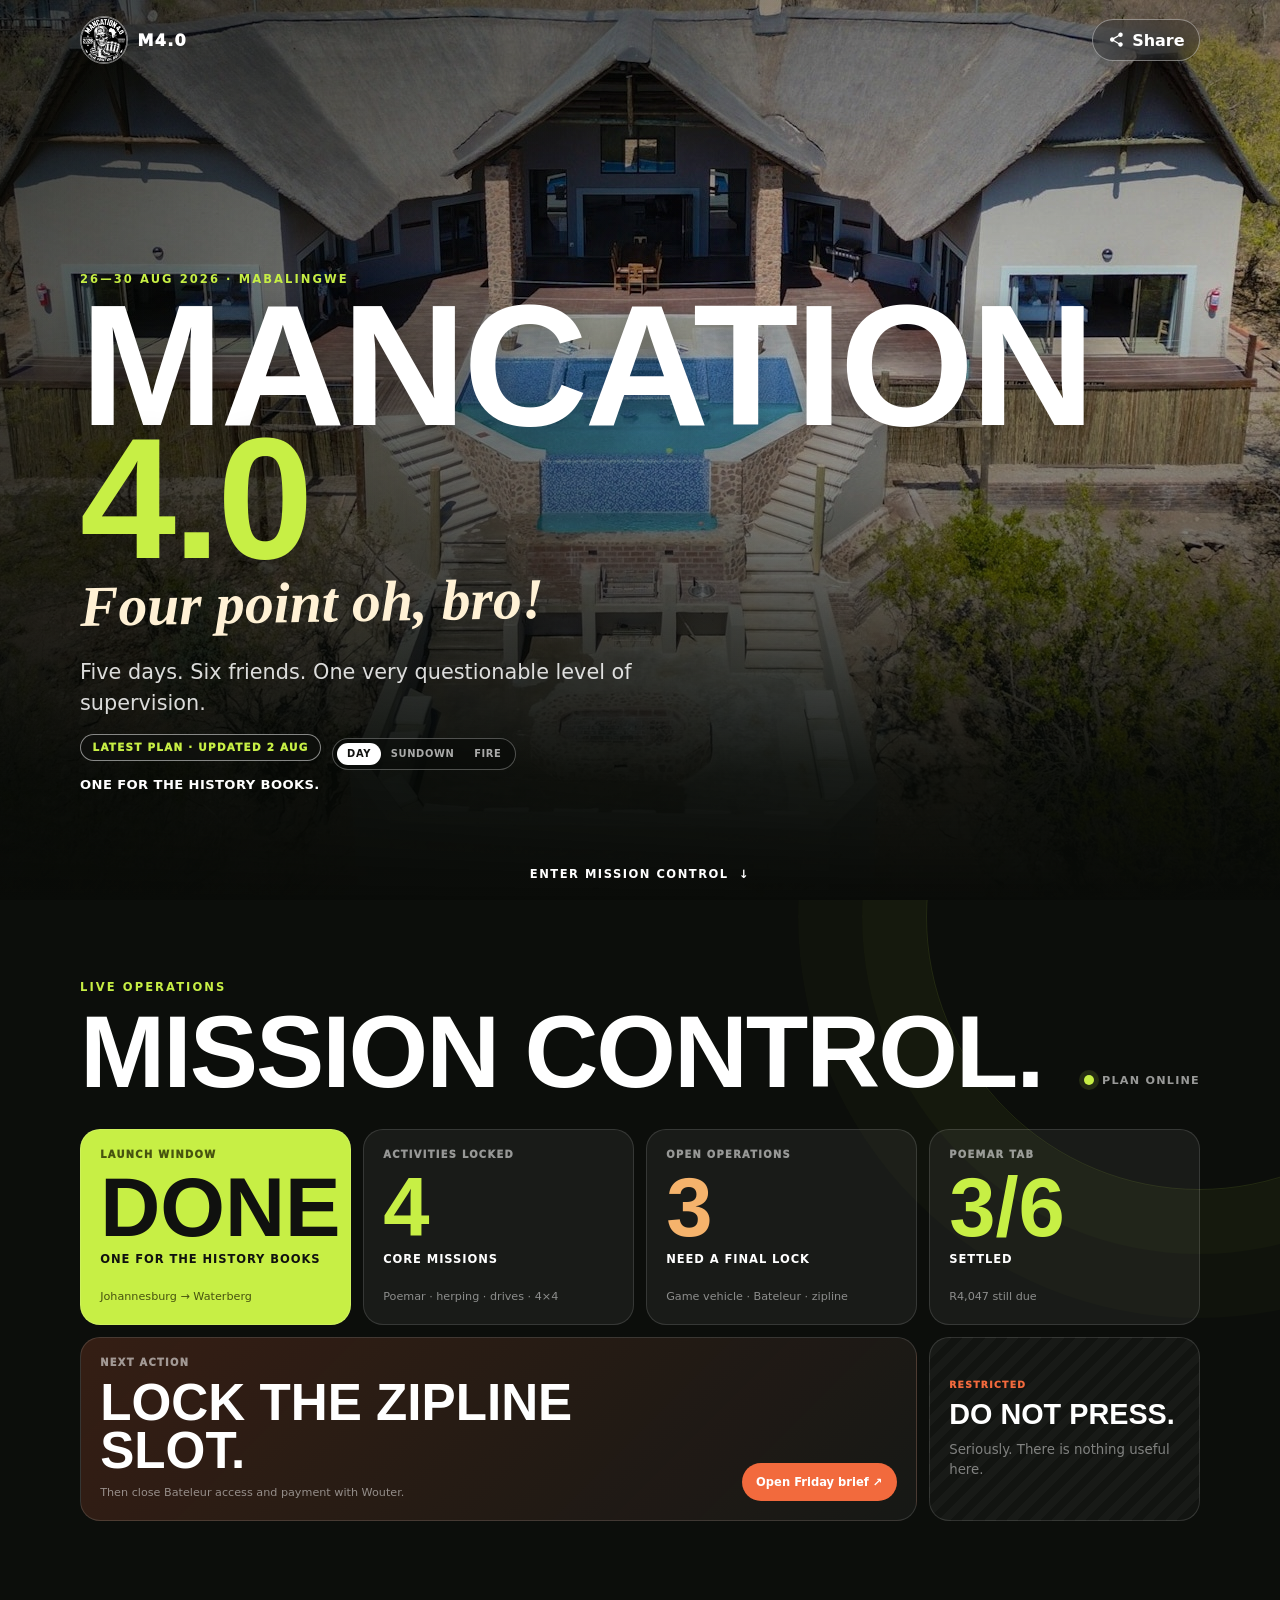
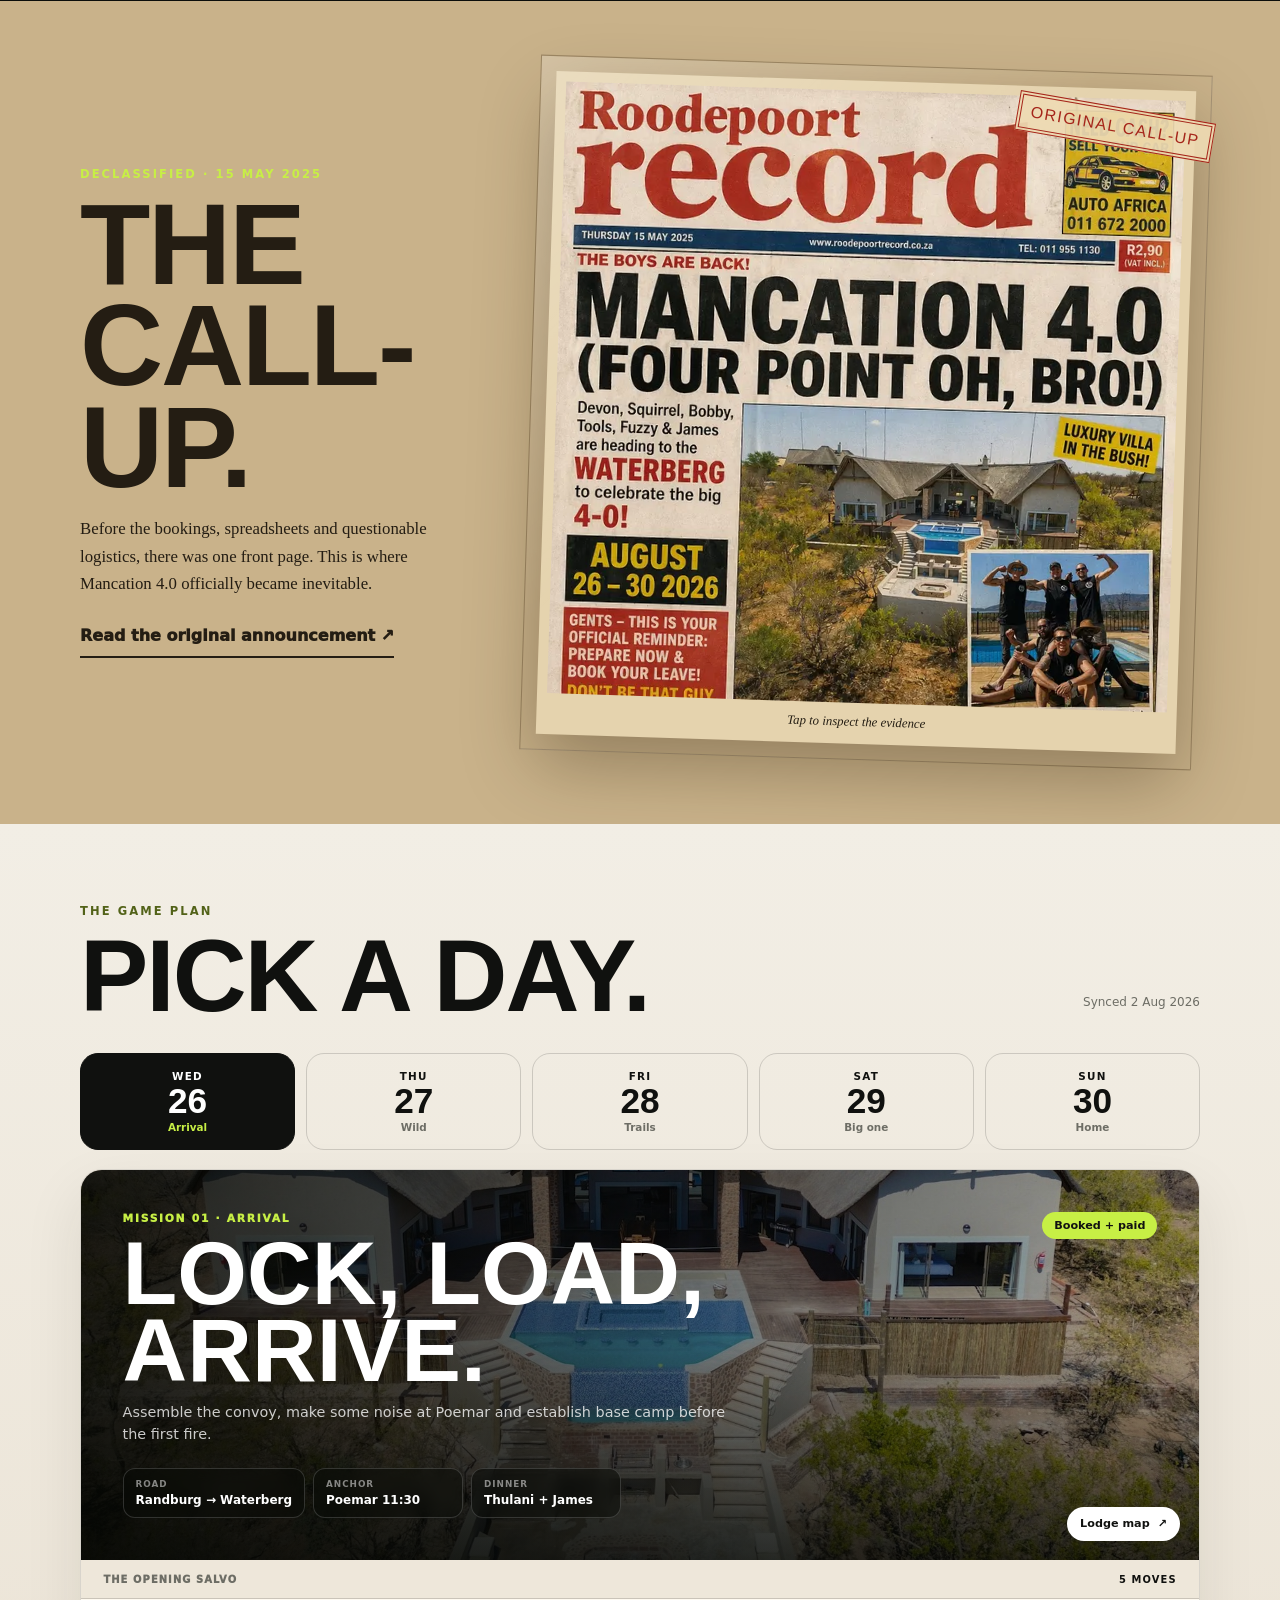
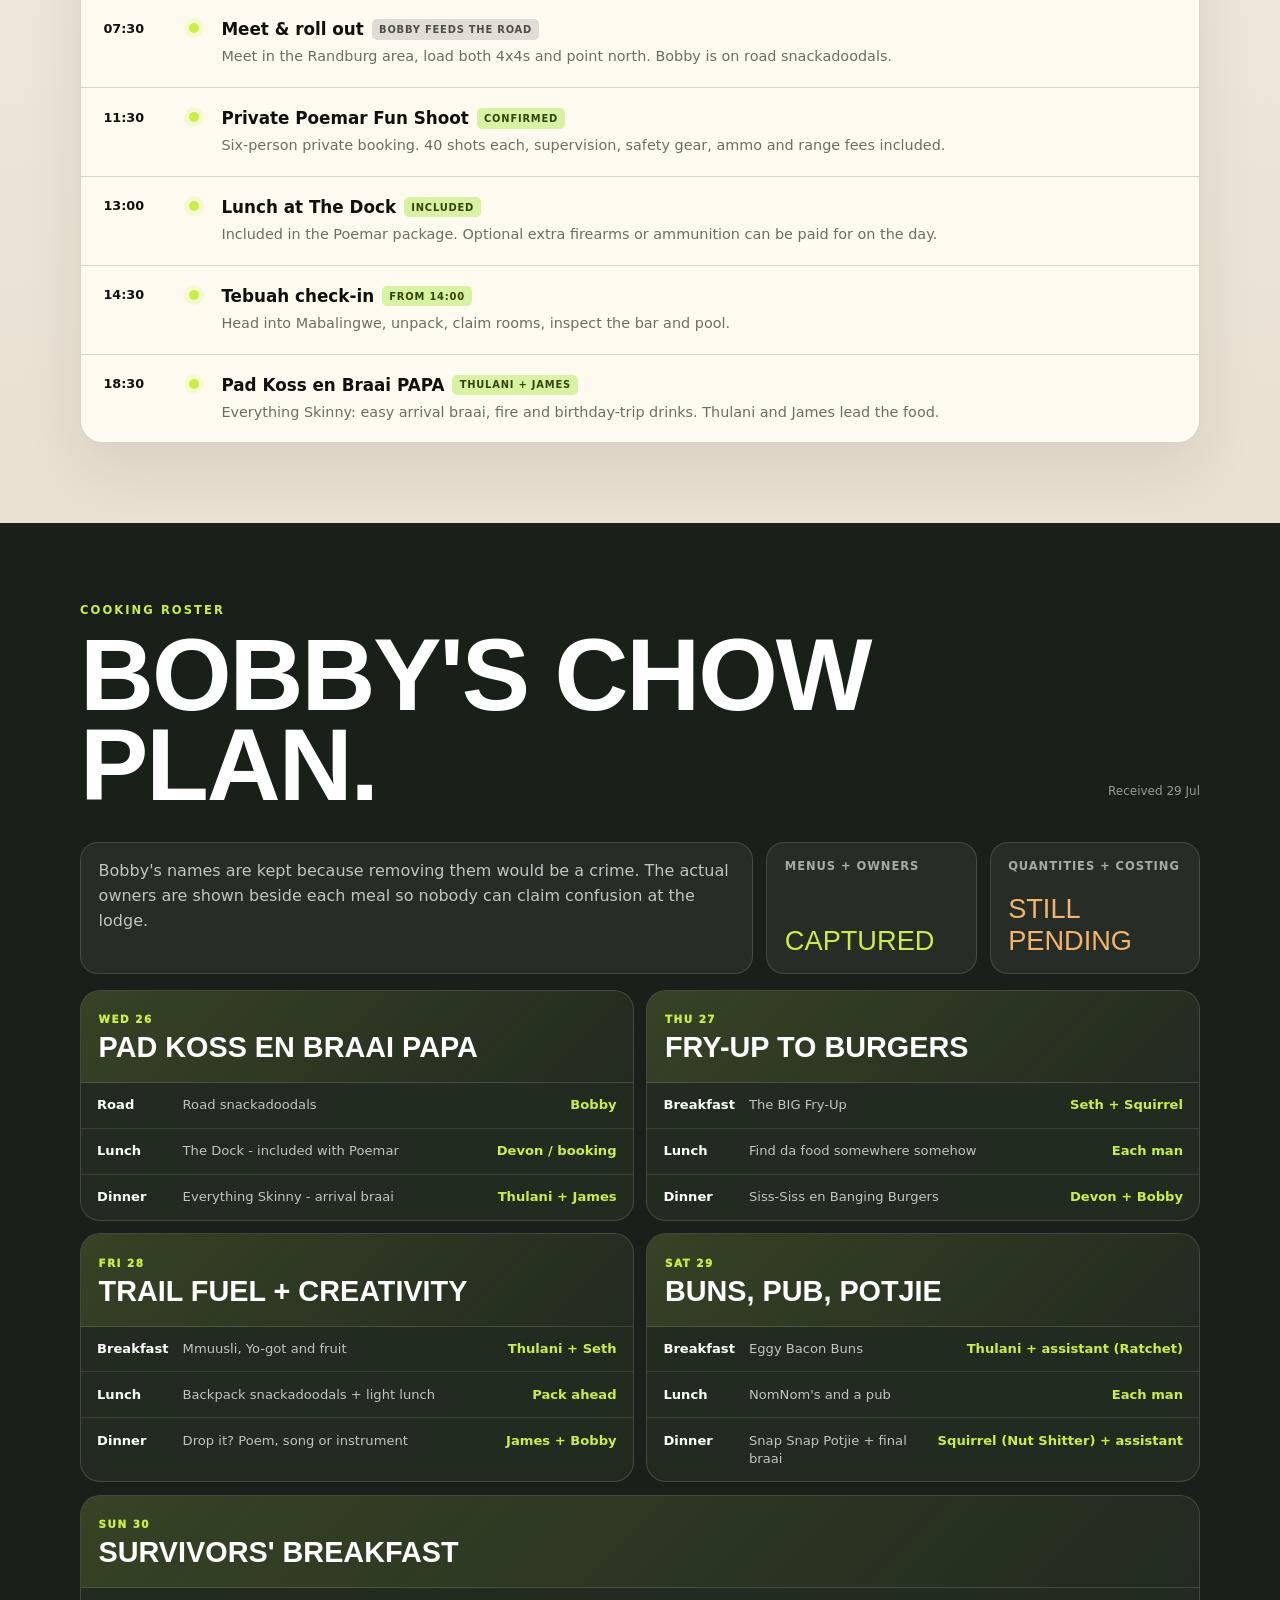
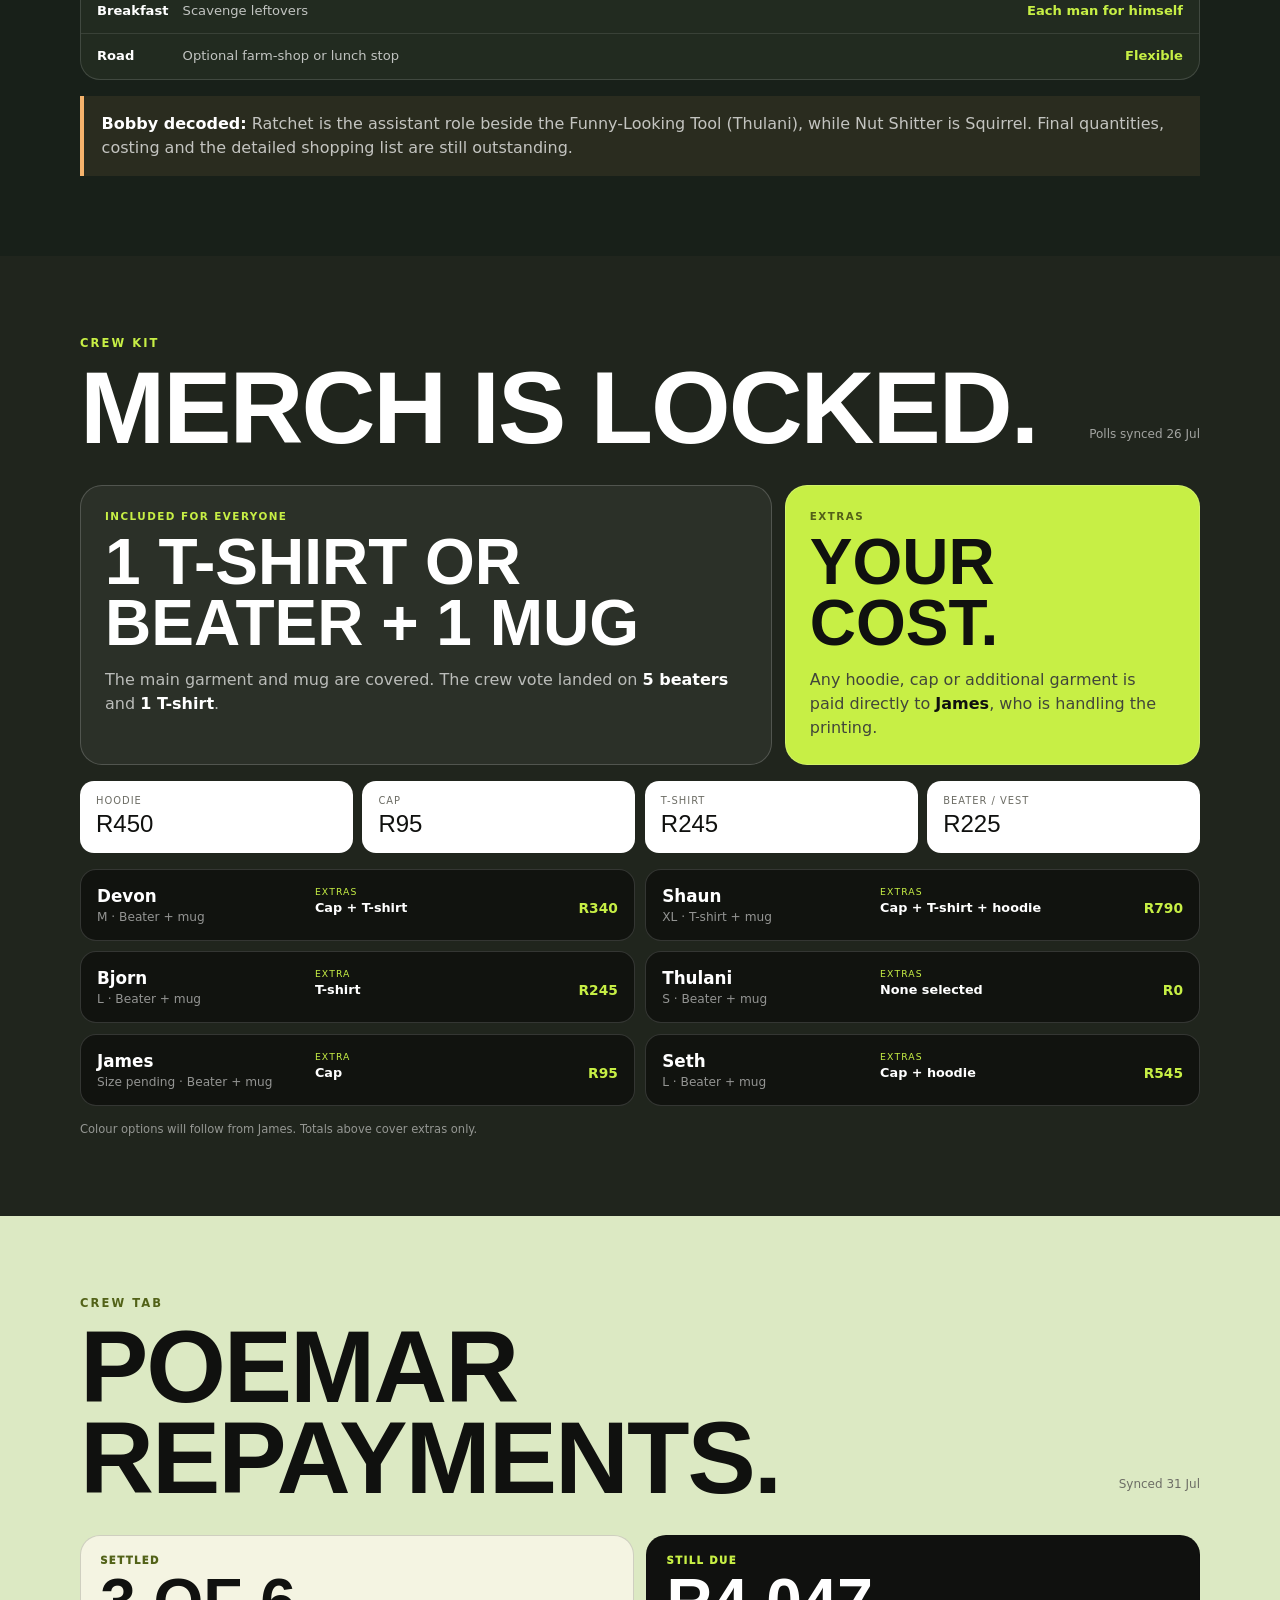
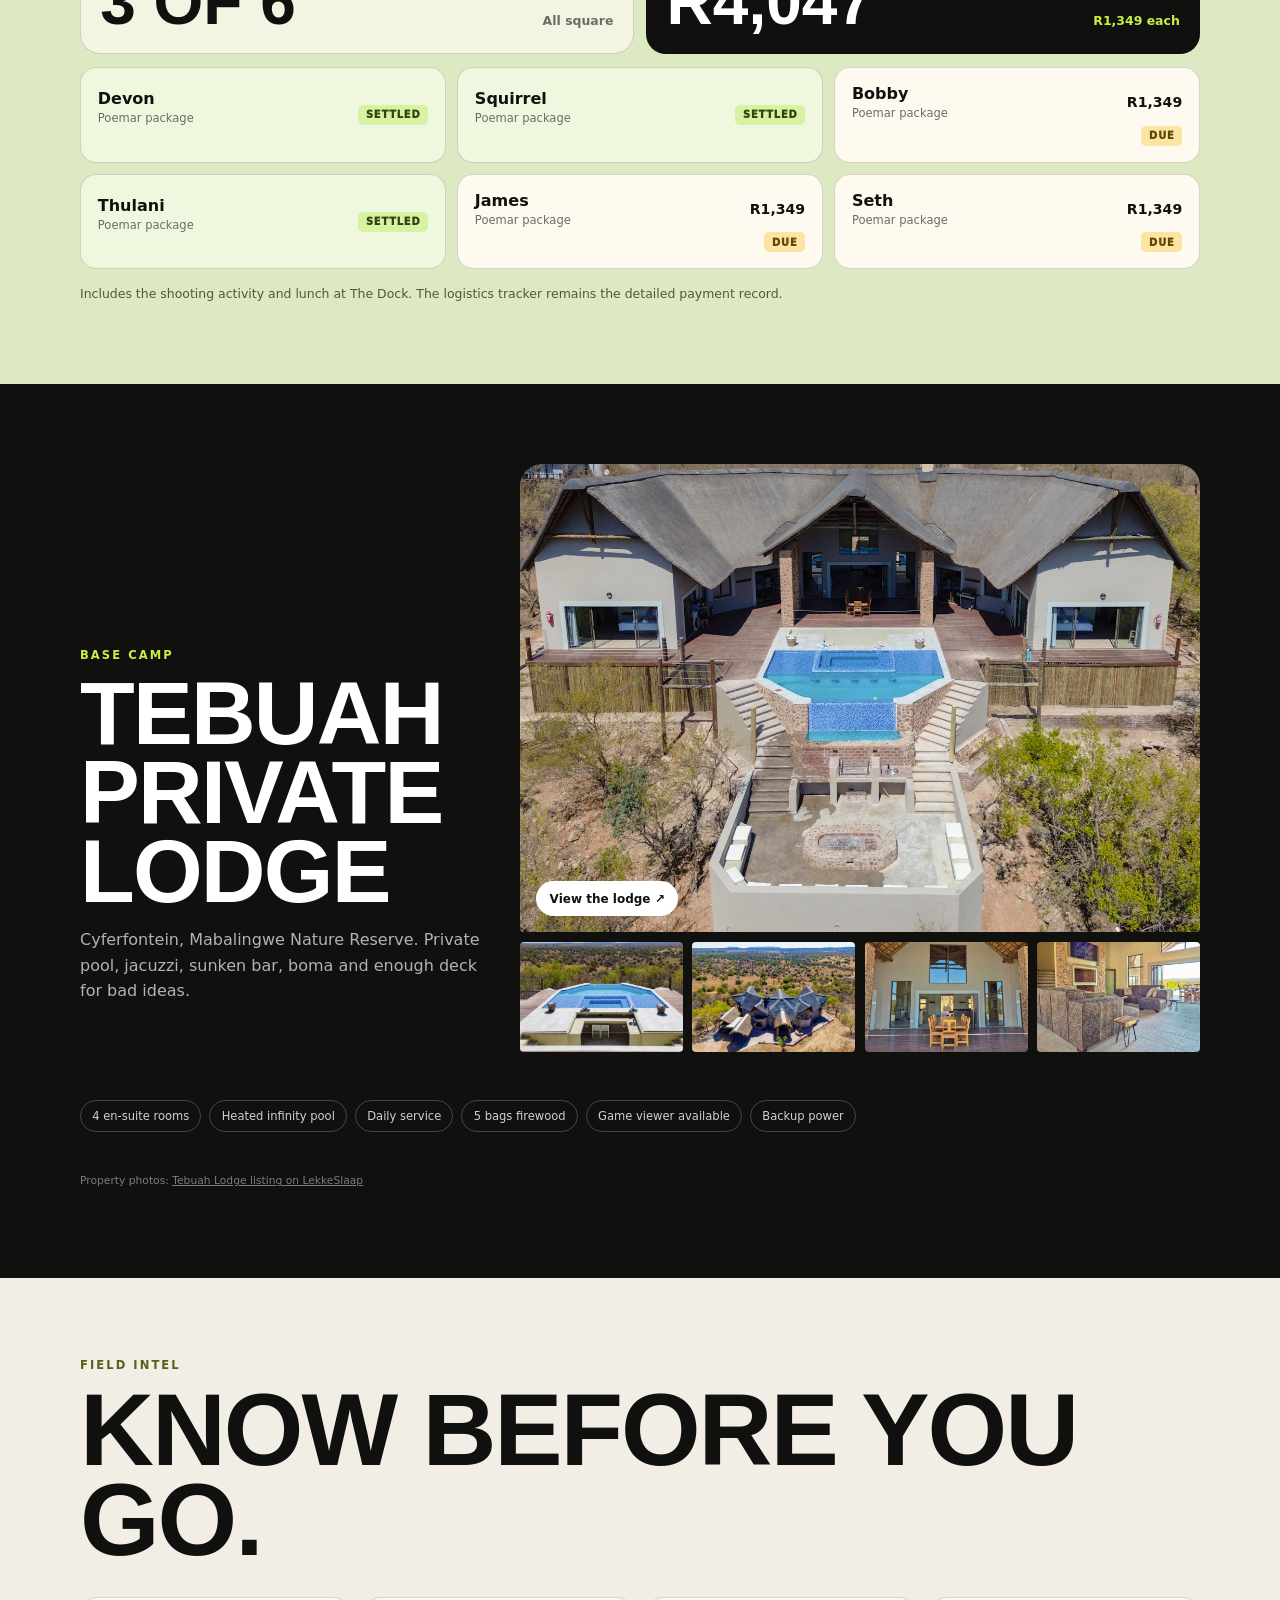
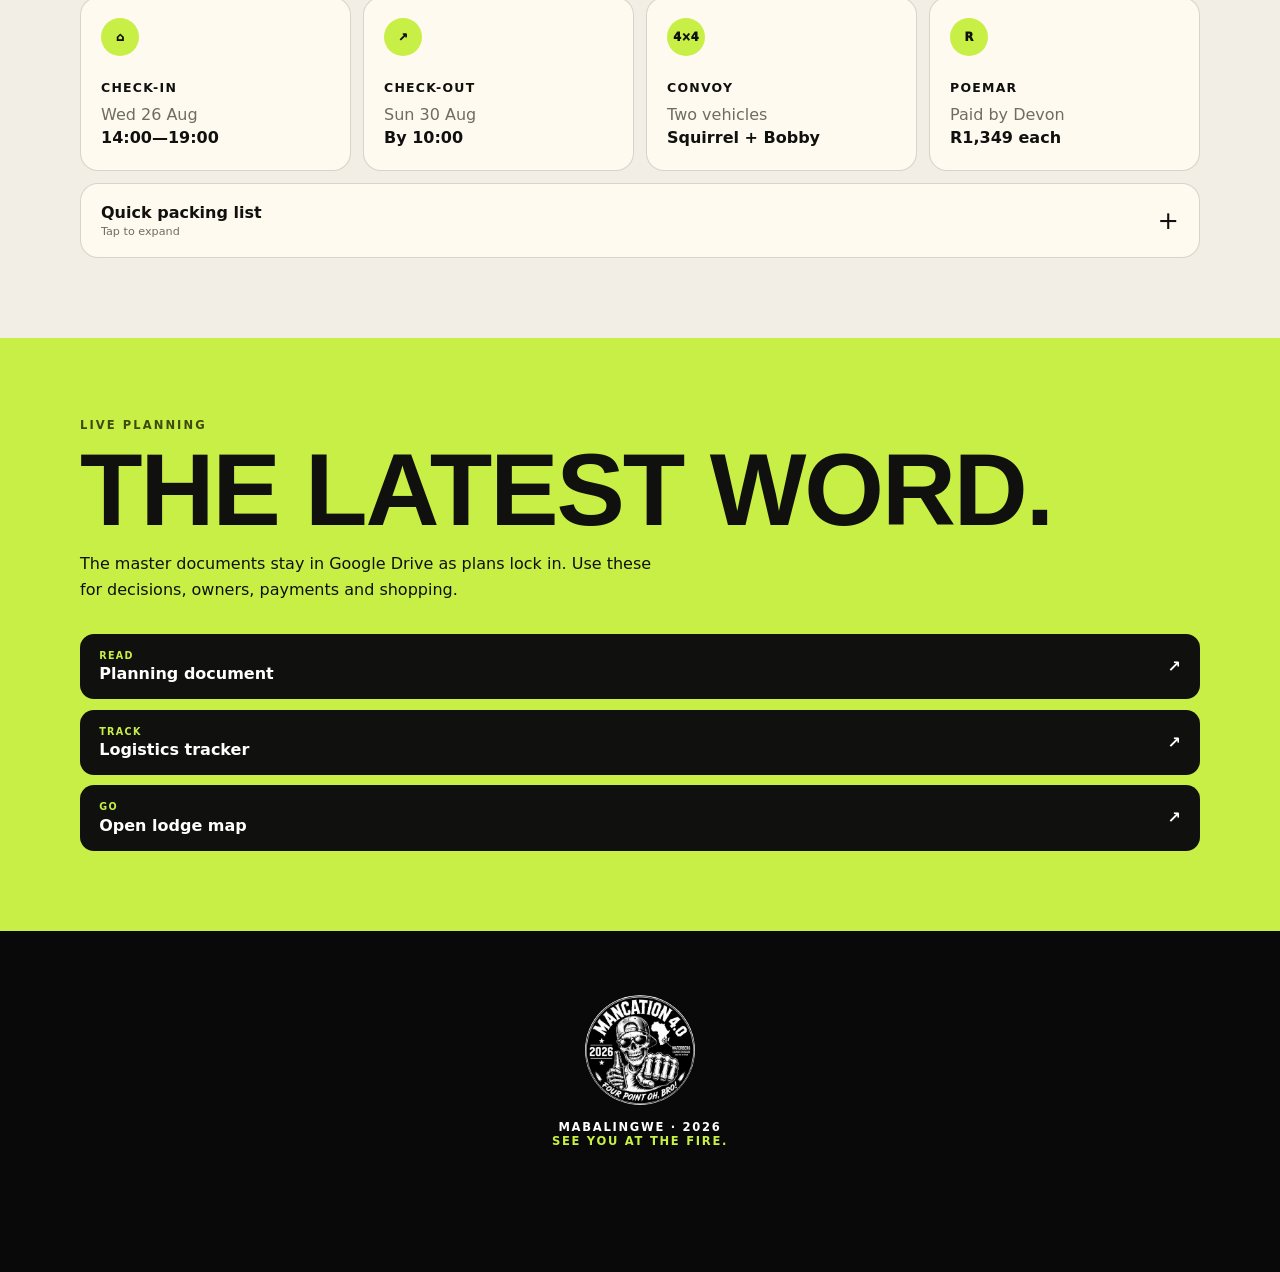
==== commit f3cc337e: "Launch cinematic TripHub V2" ====
--- a/index.html
+++ b/index.html
@@ -7,17 +7,21 @@
   <meta name="description" content="Mancation 4.0 — the crew's mobile trip plan for Mabalingwe, 26–30 August 2026.">
   <link rel="manifest" href="manifest.webmanifest">
   <link rel="icon" href="mancation-logo.png">
-  <link rel="stylesheet" href="styles.css?v=20260731">
+  <link rel="stylesheet" href="styles.css?v=20260802a">
   <link rel="stylesheet" href="merch.css?v=20260723b">
   <title>Mancation 4.0 · Mabalingwe</title>
 </head>
 <body>
   <a class="skip-link" href="#main">Skip to the day plan</a>
-  <header class="hero" id="top">
-    <img class="hero-photo" src="lodge-1.jpg" alt="Tebuah Lodge and its bushveld-facing pool deck">
+  <header class="hero" id="top" data-scene="day">
+    <div class="hero-media" aria-hidden="true">
+      <img class="hero-photo hero-photo-day" src="lodge-1.jpg" alt="">
+      <img class="hero-photo hero-photo-sunset" src="lodge-2.jpg" alt="">
+      <img class="hero-photo hero-photo-fire" src="lodge-5.jpg" alt="">
+    </div>
     <div class="hero-shade"></div>
     <nav class="topbar" aria-label="Primary">
-      <a class="brand" href="#top" aria-label="Mancation 4.0 home">
+      <a class="brand" id="logoSecret" href="#top" aria-label="Mancation 4.0 home">
         <img src="mancation-logo.png" alt="">
         <span>M4.0</span>
       </a>
@@ -27,23 +31,94 @@
       </button>
     </nav>
     <div class="hero-copy">
-      <p class="eyebrow">26—30 AUG · MABALINGWE</p>
-      <h1>Four point oh.<br><em>Tour point, oh bro.</em></h1>
+      <p class="eyebrow">26—30 AUG 2026 · MABALINGWE</p>
+      <h1>Mancation <span>4.0</span></h1>
+      <p class="hero-tagline">Four point oh, bro!</p>
       <p class="hero-intro">Five days. Six friends. One very questionable level of supervision.</p>
-      <p class="build-badge">LATEST PLAN · UPDATED 1 AUG</p>
+      <div class="hero-actions">
+        <p class="build-badge">LATEST PLAN · UPDATED 2 AUG</p>
+        <div class="scene-switcher" aria-label="Choose hero atmosphere">
+          <button type="button" data-scene-control="day" aria-pressed="true">Day</button>
+          <button type="button" data-scene-control="sunset" aria-pressed="false">Sundown</button>
+          <button type="button" data-scene-control="fire" aria-pressed="false">Fire</button>
+        </div>
+      </div>
       <div class="countdown" id="countdown" aria-live="polite"></div>
     </div>
-    <a class="scroll-cue" href="#schedule"><span>Open the plan</span><span aria-hidden="true">↓</span></a>
+    <a class="scroll-cue" href="#control"><span>Enter Mission Control</span><span aria-hidden="true">↓</span></a>
   </header>
 
   <main id="main">
+    <section class="mission-control section" id="control" aria-labelledby="control-title">
+      <div class="control-heading">
+        <div>
+          <p class="eyebrow">LIVE OPERATIONS</p>
+          <h2 id="control-title">Mission Control.</h2>
+        </div>
+        <p class="control-signal"><span></span> Plan online</p>
+      </div>
+      <div class="control-grid">
+        <article class="control-card control-countdown">
+          <p>Launch window</p>
+          <strong id="countdownDays">24</strong>
+          <span id="countdownUnit">days to go</span>
+          <small>Johannesburg → Waterberg</small>
+        </article>
+        <article class="control-card">
+          <p>Activities locked</p>
+          <strong>4</strong>
+          <span>core missions</span>
+          <small>Poemar · herping · drives · 4×4</small>
+        </article>
+        <article class="control-card control-open">
+          <p>Open operations</p>
+          <strong>3</strong>
+          <span>need a final lock</span>
+          <small>Game vehicle · Bateleur · zipline</small>
+        </article>
+        <article class="control-card">
+          <p>Poemar tab</p>
+          <strong>3/6</strong>
+          <span>settled</span>
+          <small>R4,047 still due</small>
+        </article>
+        <article class="control-card control-next">
+          <div>
+            <p>Next action</p>
+            <strong>Lock the zipline slot.</strong>
+            <small>Then close Bateleur access and payment with Wouter.</small>
+          </div>
+          <a href="#schedule">Open Friday brief <span aria-hidden="true">↗</span></a>
+        </article>
+        <button class="forbidden-button" id="forbiddenButton" type="button">
+          <span>RESTRICTED</span>
+          <strong>Do not press.</strong>
+          <small>Seriously. There is nothing useful here.</small>
+        </button>
+      </div>
+    </section>
+
+    <section class="callup section" id="callup" aria-labelledby="callup-title">
+      <div class="callup-copy">
+        <p class="eyebrow">DECLASSIFIED · 15 MAY 2025</p>
+        <h2 id="callup-title">The call-up.</h2>
+        <p>Before the bookings, spreadsheets and questionable logistics, there was one front page. This is where Mancation 4.0 officially became inevitable.</p>
+        <button id="callupOpen" type="button">Read the original announcement <span aria-hidden="true">↗</span></button>
+      </div>
+      <button class="newspaper-card" id="callupImageOpen" type="button" aria-label="Open the original Mancation 4.0 newspaper announcement">
+        <span class="archive-stamp">ORIGINAL CALL-UP</span>
+        <img data-callup-image alt="Mancation 4.0 newspaper-style announcement dated 15 May 2025">
+        <span class="newspaper-caption">Tap to inspect the evidence</span>
+      </button>
+    </section>
+
     <section class="schedule section" id="schedule" aria-labelledby="schedule-title">
       <div class="section-heading">
         <div>
           <p class="eyebrow dark">THE GAME PLAN</p>
           <h2 id="schedule-title">Pick a day.</h2>
         </div>
-        <p class="updated">Synced 1 Aug 2026</p>
+        <p class="updated">Synced 2 Aug 2026</p>
       </div>
       <div class="day-tabs" role="tablist" aria-label="Trip days">
         <button role="tab" aria-selected="true" aria-controls="day-panel" data-day="0"><span>WED</span><b>26</b><small>Arrival</small></button>
@@ -236,7 +311,24 @@
     <button type="button" class="lightbox-next" id="lightboxNext" aria-label="Next photo">›</button>
     <p id="lightboxCount">1 / 5</p>
   </dialog>
+  <dialog class="callup-dialog" id="callupDialog" aria-labelledby="callup-dialog-title">
+    <div class="dialog-bar">
+      <div><small>ARCHIVE 001</small><strong id="callup-dialog-title">The original call-up</strong></div>
+      <button type="button" id="callupClose" aria-label="Close announcement">×</button>
+    </div>
+    <img data-callup-image alt="Full Mancation 4.0 newspaper-style announcement">
+  </dialog>
+  <dialog class="warning-dialog" id="warningDialog" aria-labelledby="warning-title">
+    <button type="button" id="warningClose" aria-label="Close warning">×</button>
+    <span>⚠</span>
+    <p>RESTRICTED AREA</p>
+    <h2 id="warning-title">Don't be a puss.</h2>
+    <small>The button was literally labelled. Get back to the mission.</small>
+    <button class="warning-return" type="button">Return to duty</button>
+  </dialog>
+  <div class="secret-burst" id="secretBurst" aria-hidden="true"><span>FOUR POINT OH, BRO!</span></div>
   <div class="toast" id="toast" role="status" aria-live="polite"></div>
-  <script src="app.js?v=20260801"></script>
+  <script src="callup-image.js?v=20260802a"></script>
+  <script src="app.js?v=20260802a"></script>
 </body>
 </html>
--- a/styles.css
+++ b/styles.css
@@ -8,3 +8,153 @@
 @media(max-width:430px){.payment-list{grid-template-columns:1fr}}
 @media(prefers-reduced-motion:reduce){html{scroll-behavior:auto}*,*:before,*:after{transition:none!important;animation:none!important}}
 :focus-visible{outline:3px solid var(--orange);outline-offset:3px}
+
+
+
+/* Mancation 4.0 V2 · cinematic operations layer */
+.hero{isolation:isolate;min-height:100svh;background:#0a0c09}
+.hero-media{position:absolute;inset:0;z-index:-2;overflow:hidden}
+.hero-photo{opacity:0;transform:scale(1.035);transition:opacity 1.6s ease,transform 7s ease;will-change:opacity,transform}
+.hero[data-scene="day"] .hero-photo-day,.hero[data-scene="sunset"] .hero-photo-sunset,.hero[data-scene="fire"] .hero-photo-fire{opacity:1;transform:scale(1)}
+.hero-shade{z-index:-1;transition:background 1.6s ease;background:linear-gradient(180deg,rgba(5,8,5,.3),rgba(5,8,5,.08) 32%,rgba(5,8,5,.92) 86%,#090b08),linear-gradient(90deg,rgba(5,8,5,.6),transparent 68%)}
+.hero[data-scene="sunset"] .hero-shade{background:linear-gradient(180deg,rgba(65,29,6,.12),rgba(163,63,17,.1) 32%,rgba(43,17,5,.94) 88%,#140b06),linear-gradient(90deg,rgba(31,12,4,.62),transparent 70%)}
+.hero[data-scene="fire"] .hero-shade{background:radial-gradient(circle at 74% 72%,rgba(242,106,61,.22),transparent 30%),linear-gradient(180deg,rgba(9,5,2,.28),rgba(9,5,2,.12) 32%,rgba(9,5,2,.96) 88%,#090401),linear-gradient(90deg,rgba(9,5,2,.72),transparent 74%)}
+.hero-copy{margin:auto auto 12vh}
+.hero h1{font-size:clamp(5rem,14vw,10.8rem);line-height:.77;max-width:none;text-wrap:balance;text-shadow:0 8px 35px rgba(0,0,0,.35)}
+.hero h1 span{color:var(--acid)}
+.hero-tagline{margin:.85rem 0 0;font-family:Georgia,"Times New Roman",serif;font-style:italic;font-weight:800;font-size:clamp(1.8rem,4.5vw,4.2rem);line-height:1;color:#fff1d5;transform:rotate(-1deg);transform-origin:left center}
+.hero-intro{margin:1.3rem 0 .9rem}
+.hero-actions{display:flex;align-items:center;gap:.7rem;flex-wrap:wrap}
+.scene-switcher{display:inline-flex;padding:.25rem;border:1px solid rgba(255,255,255,.28);border-radius:999px;background:rgba(8,9,7,.48);backdrop-filter:blur(14px)}
+.scene-switcher button{border:0;border-radius:999px;background:transparent;color:rgba(255,255,255,.65);padding:.35rem .62rem;font-size:.62rem;font-weight:900;letter-spacing:.06em;text-transform:uppercase;cursor:pointer}
+.scene-switcher button[aria-pressed="true"]{background:white;color:var(--ink)}
+.countdown{display:grid;grid-template-columns:auto auto 1fr;align-items:baseline;gap:.2rem .4rem;margin-top:.2rem;border-radius:0;background:transparent;color:white;padding:0;text-transform:uppercase}
+.countdown b{font-family:Impact,"Arial Narrow",sans-serif;font-size:2rem;color:var(--acid);line-height:1}
+.countdown span{font-size:.65rem;font-weight:950;letter-spacing:.1em}
+.countdown i{margin-left:.35rem;font-style:normal;font-size:.67rem;font-weight:750;letter-spacing:.06em;color:rgba(255,255,255,.68)}
+
+.mission-control{position:relative;background:#0c0e0b;color:white;overflow:hidden}
+.mission-control:before{content:"";position:absolute;right:-12rem;top:-16rem;width:34rem;height:34rem;border:1px solid rgba(199,239,69,.12);border-radius:50%;box-shadow:0 0 0 4rem rgba(199,239,69,.025),0 0 0 8rem rgba(199,239,69,.018)}
+.control-heading{position:relative;display:flex;justify-content:space-between;align-items:end;gap:1rem;margin-bottom:2rem}
+.control-heading h2{color:white}
+.control-signal{display:flex;align-items:center;gap:.5rem;margin:0 0 .65rem;color:rgba(255,255,255,.58);font-size:.7rem;font-weight:900;text-transform:uppercase;letter-spacing:.11em}
+.control-signal span{width:.65rem;height:.65rem;border-radius:50%;background:var(--acid);box-shadow:0 0 0 5px rgba(199,239,69,.13);animation:signal 1.8s ease-in-out infinite}
+@keyframes signal{50%{box-shadow:0 0 0 10px rgba(199,239,69,0)}}
+.control-grid{position:relative;display:grid;grid-template-columns:repeat(4,minmax(0,1fr));gap:.75rem}
+.control-card,.forbidden-button{min-width:0;border:1px solid rgba(255,255,255,.13);border-radius:20px;background:rgba(255,255,255,.055);padding:1.2rem;text-align:left}
+.control-card>p,.control-next p{margin:0;color:rgba(255,255,255,.55);font-size:.62rem;font-weight:950;letter-spacing:.13em;text-transform:uppercase}
+.control-card>strong{display:block;margin:.8rem 0 0;font-family:Impact,"Arial Narrow",sans-serif;font-size:clamp(3rem,7vw,5.2rem);line-height:.85;color:var(--acid)}
+.control-card>span{display:block;margin:.55rem 0 1.4rem;font-size:.72rem;font-weight:900;text-transform:uppercase;letter-spacing:.08em}
+.control-card>small,.control-next small{display:block;color:rgba(255,255,255,.5);font-size:.7rem;line-height:1.45}
+.control-open>strong{color:#f5b36c}
+.control-countdown{background:var(--acid);color:var(--ink)}
+.control-countdown>p,.control-countdown>small{color:#47530f}
+.control-countdown>strong{color:var(--ink)}
+.control-next{grid-column:span 3;display:flex;align-items:end;justify-content:space-between;gap:1rem;background:linear-gradient(135deg,rgba(242,106,61,.18),rgba(255,255,255,.045))}
+.control-next strong{display:block;margin:.65rem 0 .55rem;font-family:Impact,"Arial Narrow",sans-serif;font-size:clamp(2rem,4vw,3.8rem);line-height:.95;text-transform:uppercase;color:white}
+.control-next a{flex:0 0 auto;border-radius:999px;background:var(--orange);color:white;text-decoration:none;padding:.75rem .9rem;font-size:.72rem;font-weight:900}
+.forbidden-button{appearance:none;color:white;cursor:pointer;background:repeating-linear-gradient(-45deg,rgba(255,255,255,.025),rgba(255,255,255,.025) 8px,transparent 8px,transparent 16px),#121411;transition:transform .2s,border-color .2s}
+.forbidden-button:hover{transform:translateY(-3px);border-color:var(--orange)}
+.forbidden-button span{display:block;color:var(--orange);font-size:.58rem;font-weight:950;letter-spacing:.14em}
+.forbidden-button strong{display:block;margin:.5rem 0;font-family:Impact,"Arial Narrow",sans-serif;font-size:1.8rem;text-transform:uppercase}
+.forbidden-button small{color:rgba(255,255,255,.46);line-height:1.4}
+
+.callup{display:grid;grid-template-columns:.72fr 1.28fr;align-items:center;gap:clamp(2rem,6vw,6rem);background:#c9b28a;color:#241d13;overflow:hidden}
+.callup-copy h2{font-size:clamp(4rem,9vw,8rem)}
+.callup-copy>p:not(.eyebrow){max-width:460px;font-family:Georgia,"Times New Roman",serif;font-size:1.05rem;line-height:1.65}
+.callup-copy>button{border:0;border-bottom:2px solid currentColor;background:transparent;padding:.7rem 0;color:inherit;font-weight:950;cursor:pointer}
+.newspaper-card{position:relative;justify-self:center;width:min(100%,640px);border:0;background:#e5d3ae;padding:.6rem;box-shadow:0 28px 70px rgba(43,28,9,.34);transform:rotate(1.8deg);cursor:zoom-in;transition:transform .35s,box-shadow .35s}
+.newspaper-card:before{content:"";position:absolute;inset:-16px;background:linear-gradient(135deg,rgba(255,255,255,.22),transparent 42%);border:1px solid rgba(55,35,10,.3);z-index:-1}
+.newspaper-card:hover{transform:rotate(.2deg) translateY(-6px);box-shadow:0 34px 80px rgba(43,28,9,.42)}
+.newspaper-card img{display:block;width:100%;height:min(68vh,760px);object-fit:cover;object-position:top}
+.archive-stamp{position:absolute;z-index:2;right:-1.2rem;top:1.1rem;border:4px double #a5251a;color:#a5251a;background:rgba(238,219,178,.92);padding:.45rem .6rem;font-family:Impact,"Arial Narrow",sans-serif;font-size:1rem;letter-spacing:.09em;transform:rotate(8deg)}
+.newspaper-caption{display:block;padding:.8rem .25rem .25rem;font-family:Georgia,"Times New Roman",serif;font-size:.8rem;font-style:italic}
+
+.schedule{background:linear-gradient(180deg,#f2eee5,#e9e0d1)}
+.day-panel{--day-accent:var(--acid);box-shadow:0 24px 60px rgba(36,28,16,.09)}
+.day-brief{position:relative;min-height:360px;background-image:var(--brief-image);background-size:cover;background-position:center;isolation:isolate;color:white}
+.day-brief-shade{position:absolute;inset:0;z-index:-1;background:linear-gradient(90deg,rgba(5,7,4,.88),rgba(5,7,4,.48) 62%,rgba(5,7,4,.18)),linear-gradient(0deg,rgba(5,7,4,.72),transparent 55%)}
+.day-brief-copy{min-height:360px;padding:clamp(1.3rem,4vw,2.6rem);display:grid;grid-template-columns:1fr auto;align-content:end;gap:1.4rem}
+.day-brief-copy>div:first-child{max-width:620px}
+.mission-code{margin:0 0 .65rem!important;color:var(--day-accent)!important;font-size:.67rem!important;font-weight:950;letter-spacing:.16em;text-transform:uppercase}
+.day-brief h3{margin:0;font-family:Impact,"Arial Narrow",sans-serif;font-size:clamp(3rem,7vw,6rem);line-height:.86;text-transform:uppercase}
+.day-brief-copy>div:first-child>p:last-child{margin:.8rem 0 0;color:rgba(255,255,255,.78);font-size:.9rem;line-height:1.5}
+.day-brief .weather-note{align-self:start;background:var(--day-accent);color:#111}
+.brief-meta{grid-column:1/-1;display:flex;gap:.5rem;flex-wrap:wrap}
+.brief-meta span{min-width:150px;border:1px solid rgba(255,255,255,.16);border-radius:12px;background:rgba(8,10,7,.5);padding:.65rem .75rem;backdrop-filter:blur(8px)}
+.brief-meta small,.brief-meta b{display:block}
+.brief-meta small{margin-bottom:.25rem;color:rgba(255,255,255,.5);font-size:.55rem;font-weight:900;letter-spacing:.11em;text-transform:uppercase}
+.brief-meta b{font-size:.75rem}
+.brief-actions{position:absolute;right:1.2rem;bottom:1.2rem}
+.brief-actions a{display:inline-flex;gap:.5rem;border-radius:999px;background:white;color:var(--ink);padding:.65rem .8rem;text-decoration:none;font-size:.7rem;font-weight:900}
+.timeline-heading{display:flex;justify-content:space-between;align-items:center;padding:.85rem 1.4rem;border-bottom:1px solid var(--line);background:#eee7da;color:var(--muted);font-size:.62rem;font-weight:950;letter-spacing:.11em;text-transform:uppercase}
+.timeline-heading b{color:var(--ink)}
+.event-marker:before{background:var(--day-accent);box-shadow:0 0 0 5px color-mix(in srgb,var(--day-accent) 18%,transparent)}
+.event p a{color:#314800;font-weight:850}
+
+.callup-dialog{width:min(920px,calc(100vw - 2rem));height:min(92vh,1080px);padding:0;border:0;border-radius:18px;background:#14130f;color:white;overflow:hidden}
+.callup-dialog::backdrop,.warning-dialog::backdrop{background:rgba(0,0,0,.84);backdrop-filter:blur(6px)}
+.dialog-bar{position:sticky;z-index:2;top:0;display:flex;align-items:center;justify-content:space-between;background:#14130f;padding:.8rem 1rem;border-bottom:1px solid rgba(255,255,255,.12)}
+.dialog-bar small,.dialog-bar strong{display:block}
+.dialog-bar small{color:var(--acid);font-size:.55rem;font-weight:950;letter-spacing:.14em}
+.dialog-bar strong{margin-top:.2rem;font-size:.85rem}
+.dialog-bar button,.warning-dialog>button:first-child{border:0;border-radius:50%;background:rgba(255,255,255,.1);color:white;width:40px;height:40px;font-size:1.6rem;cursor:pointer}
+.callup-dialog>img{display:block;width:100%;height:calc(100% - 65px);object-fit:contain;background:#211c13}
+
+.warning-dialog{position:relative;width:min(520px,calc(100vw - 2rem));border:1px solid rgba(242,106,61,.5);border-radius:24px;background:#11130f;color:white;padding:2.4rem;text-align:center;box-shadow:0 0 90px rgba(242,106,61,.22)}
+.warning-dialog>button:first-child{position:absolute;right:.75rem;top:.75rem}
+.warning-dialog>span{display:grid;place-items:center;width:66px;height:66px;margin:0 auto 1rem;border-radius:50%;background:var(--orange);font-size:2rem}
+.warning-dialog>p{margin:0;color:var(--orange);font-size:.62rem;font-weight:950;letter-spacing:.16em}
+.warning-dialog h2{margin:.4rem 0 .7rem;font-family:Impact,"Arial Narrow",sans-serif;font-size:clamp(3rem,11vw,5.2rem);line-height:.86;text-transform:uppercase}
+.warning-dialog small{display:block;color:rgba(255,255,255,.57);line-height:1.5}
+.warning-return{margin-top:1.4rem;border:0;border-radius:999px;background:var(--acid);color:var(--ink);padding:.75rem 1rem;font-weight:950;cursor:pointer}
+.secret-burst{position:fixed;z-index:200;inset:0;display:grid;place-items:center;pointer-events:none;opacity:0;background:radial-gradient(circle,rgba(242,106,61,.78),rgba(8,9,7,.95) 60%);transform:scale(.9);transition:opacity .3s,transform .3s}
+.secret-burst:before,.secret-burst:after{content:"🔥";position:absolute;font-size:clamp(5rem,18vw,13rem);filter:drop-shadow(0 0 30px #ff8b35)}
+.secret-burst:before{left:7%;bottom:5%;transform:rotate(-15deg)}
+.secret-burst:after{right:7%;bottom:5%;transform:rotate(15deg)}
+.secret-burst span{max-width:900px;padding:1rem;text-align:center;color:var(--acid);font-family:Impact,"Arial Narrow",sans-serif;font-size:clamp(4rem,16vw,10rem);line-height:.82;text-transform:uppercase}
+.secret-burst.show{opacity:1;transform:scale(1)}
+
+@media(max-width:900px){
+  .control-grid{grid-template-columns:repeat(2,minmax(0,1fr))}
+  .control-next{grid-column:span 2}
+  .callup{grid-template-columns:1fr;gap:2rem}
+  .callup-copy{max-width:620px}
+  .newspaper-card{width:min(92%,600px)}
+}
+@media(max-width:760px){
+  .hero{min-height:100svh}
+  .hero-copy{margin-bottom:14vh}
+  .hero h1{font-size:clamp(4.2rem,19vw,6.4rem);line-height:.8}
+  .hero-tagline{font-size:clamp(1.55rem,8vw,2.5rem)}
+  .hero-actions{align-items:flex-start;flex-direction:column;gap:.45rem}
+  .countdown{margin-top:.4rem}
+  .countdown i{grid-column:1/-1;margin-left:0}
+  .control-heading{align-items:flex-start;flex-direction:column}
+  .control-grid{grid-template-columns:1fr 1fr}
+  .control-card,.forbidden-button{padding:1rem}
+  .control-card>strong{font-size:3.4rem}
+  .control-card>small{min-height:2.1em}
+  .control-next{grid-column:1/-1;align-items:flex-start;flex-direction:column}
+  .control-next a{width:100%;text-align:center}
+  .forbidden-button{grid-column:1/-1}
+  .callup{padding-top:4.5rem;padding-bottom:5rem}
+  .callup-copy>p:not(.eyebrow){font-size:.95rem}
+  .archive-stamp{right:-.7rem;font-size:.8rem}
+  .newspaper-card img{height:auto;max-height:none}
+  .day-brief{min-height:430px}
+  .day-brief-copy{min-height:430px;display:flex;flex-direction:column;justify-content:flex-end;align-items:flex-start}
+  .day-brief .weather-note{order:-1}
+  .brief-meta{display:grid;grid-template-columns:1fr 1fr;width:100%}
+  .brief-meta span{min-width:0}
+  .brief-meta span:last-child{grid-column:1/-1}
+  .brief-actions{position:static}
+  .timeline-heading{padding-inline:.9rem}
+  .warning-dialog{padding:2.2rem 1.25rem 1.5rem}
+}
+@media(max-width:420px){
+  .scene-switcher button{padding:.35rem .52rem}
+  .control-card>span{min-height:2em;margin-bottom:.9rem}
+  .control-card>small{font-size:.65rem}
+}
+
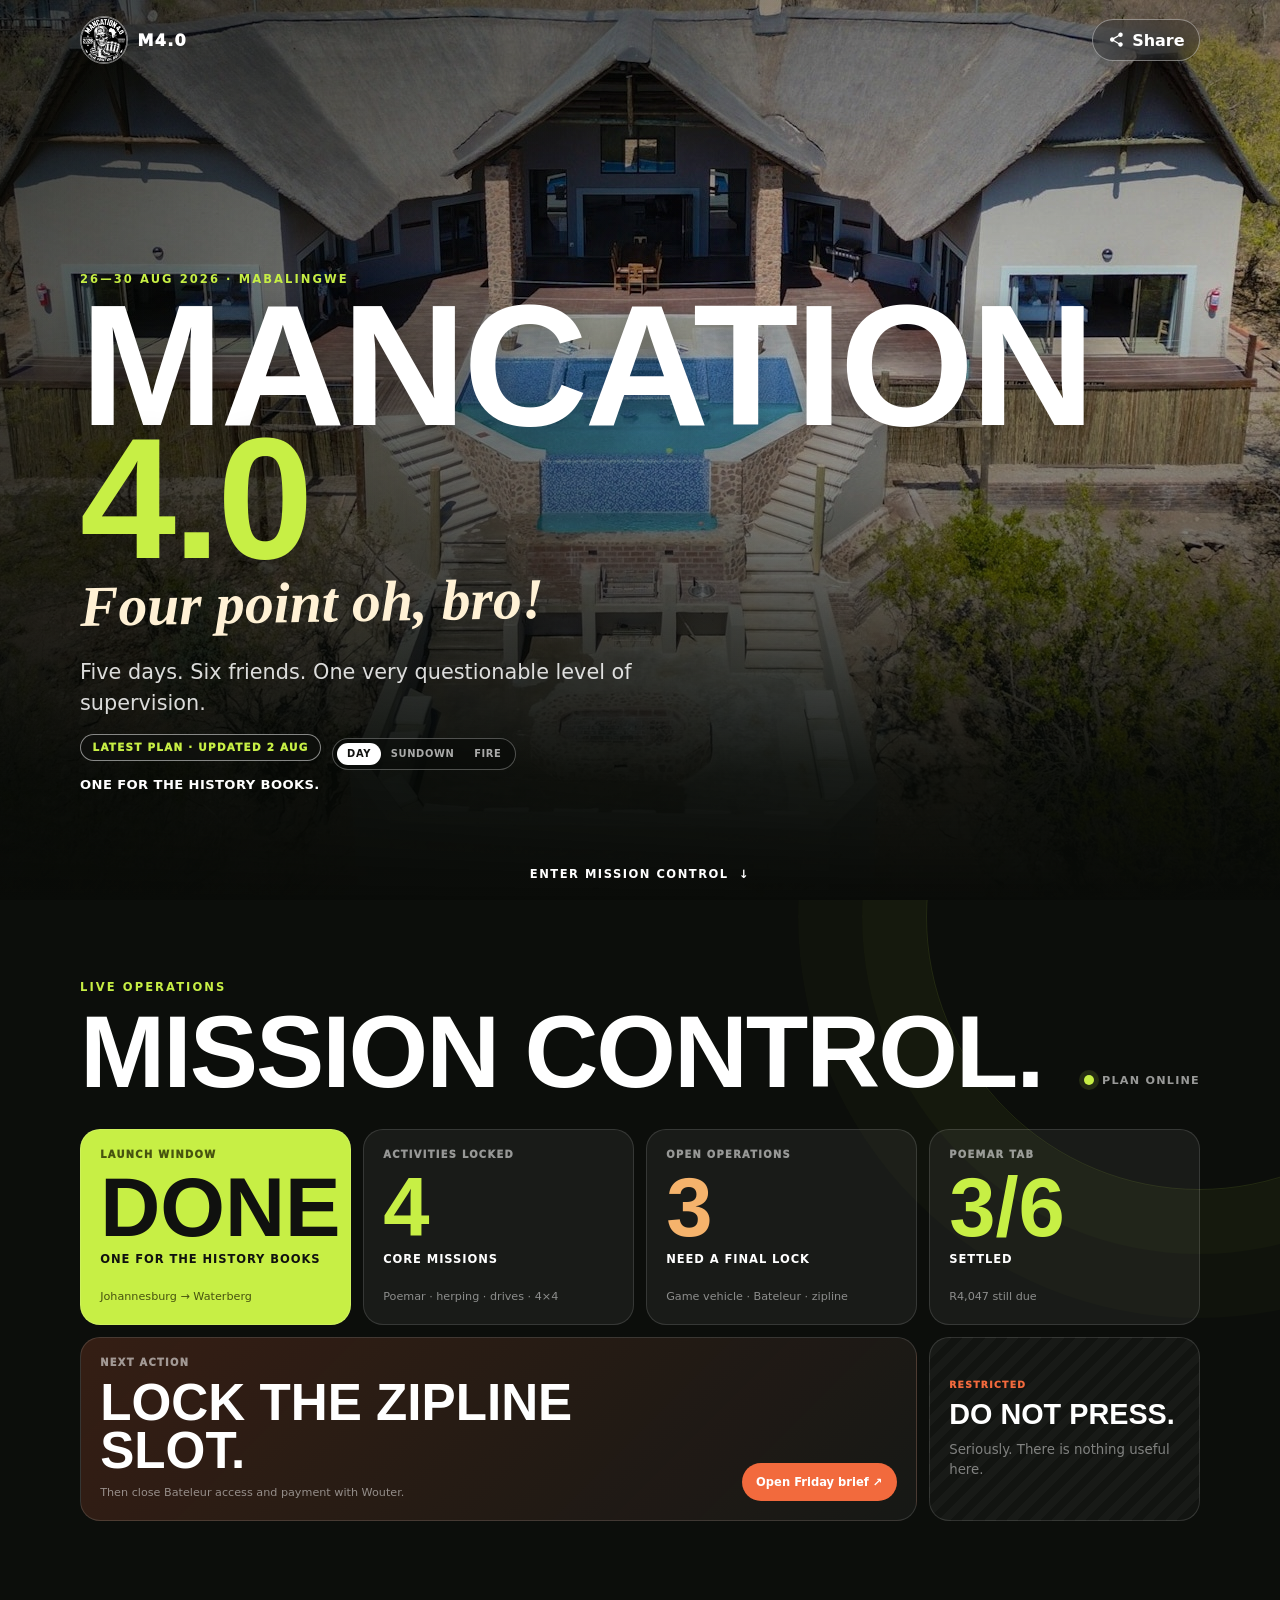
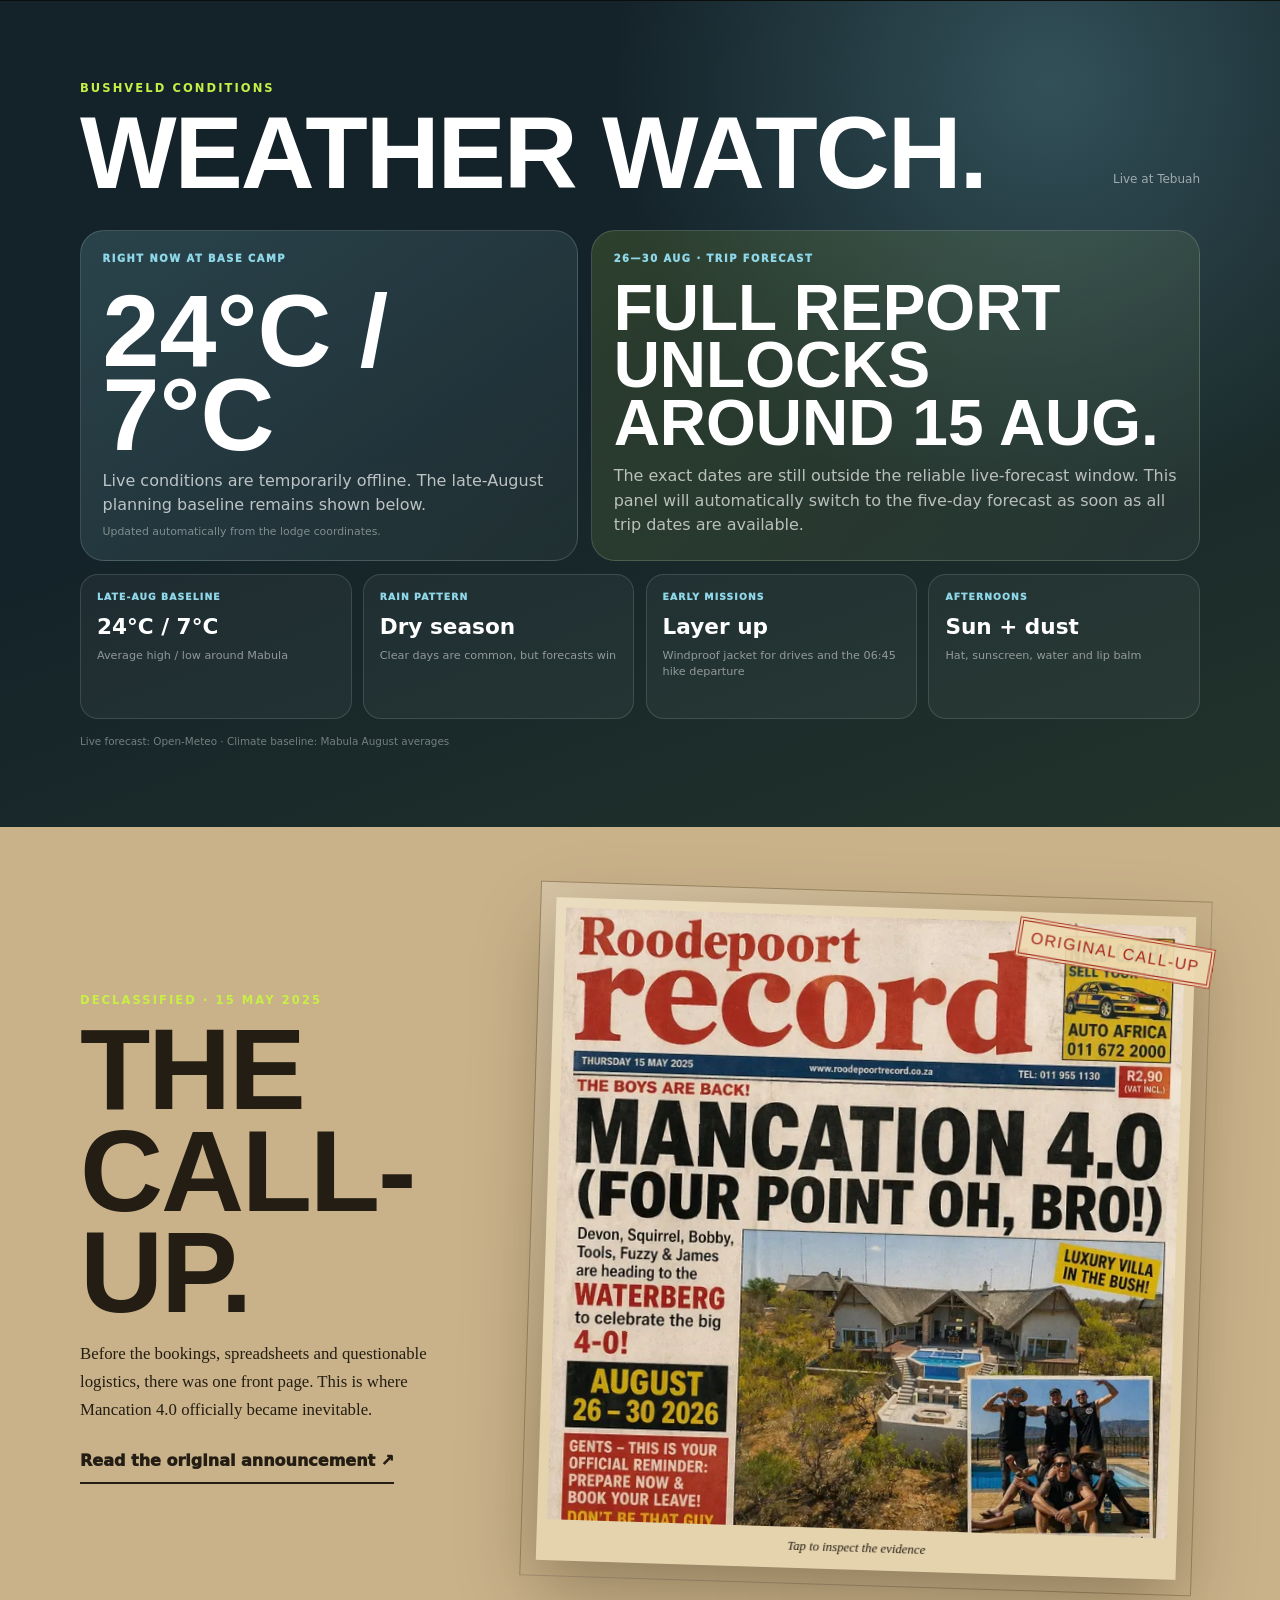
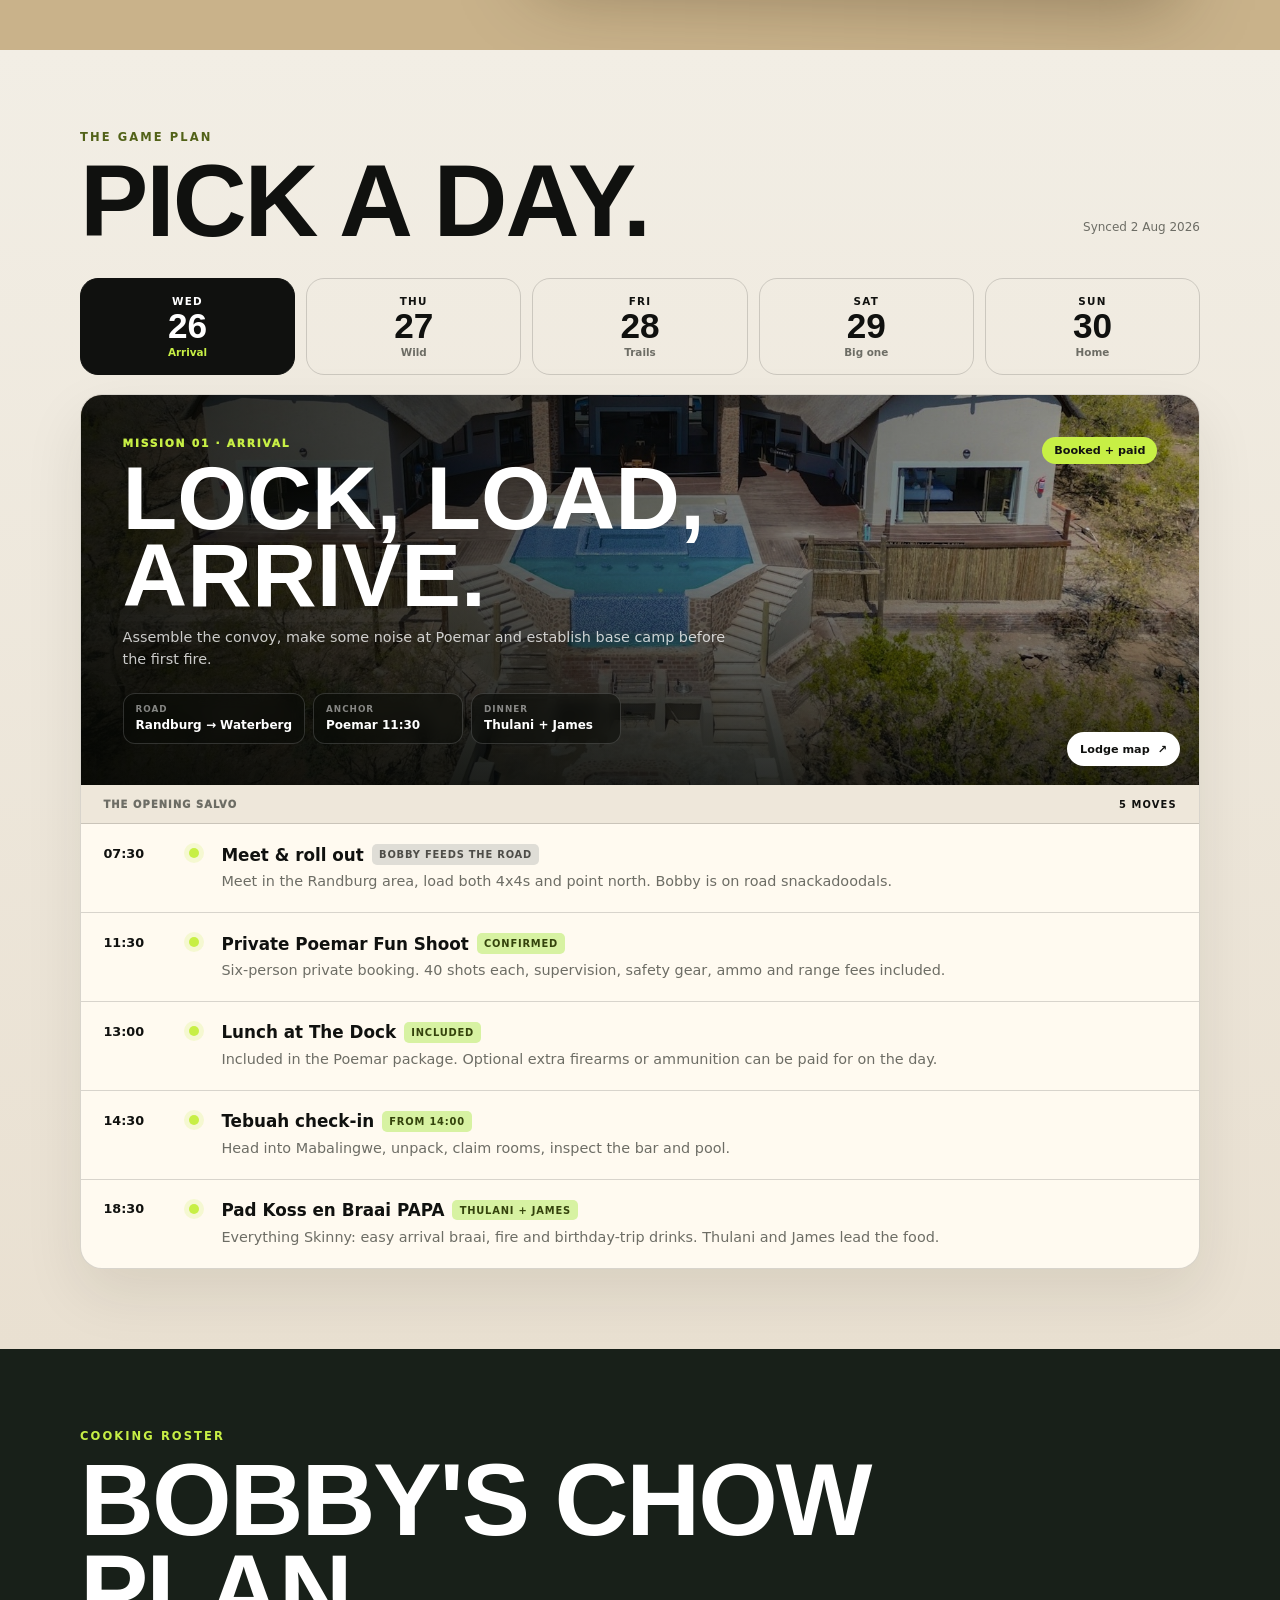
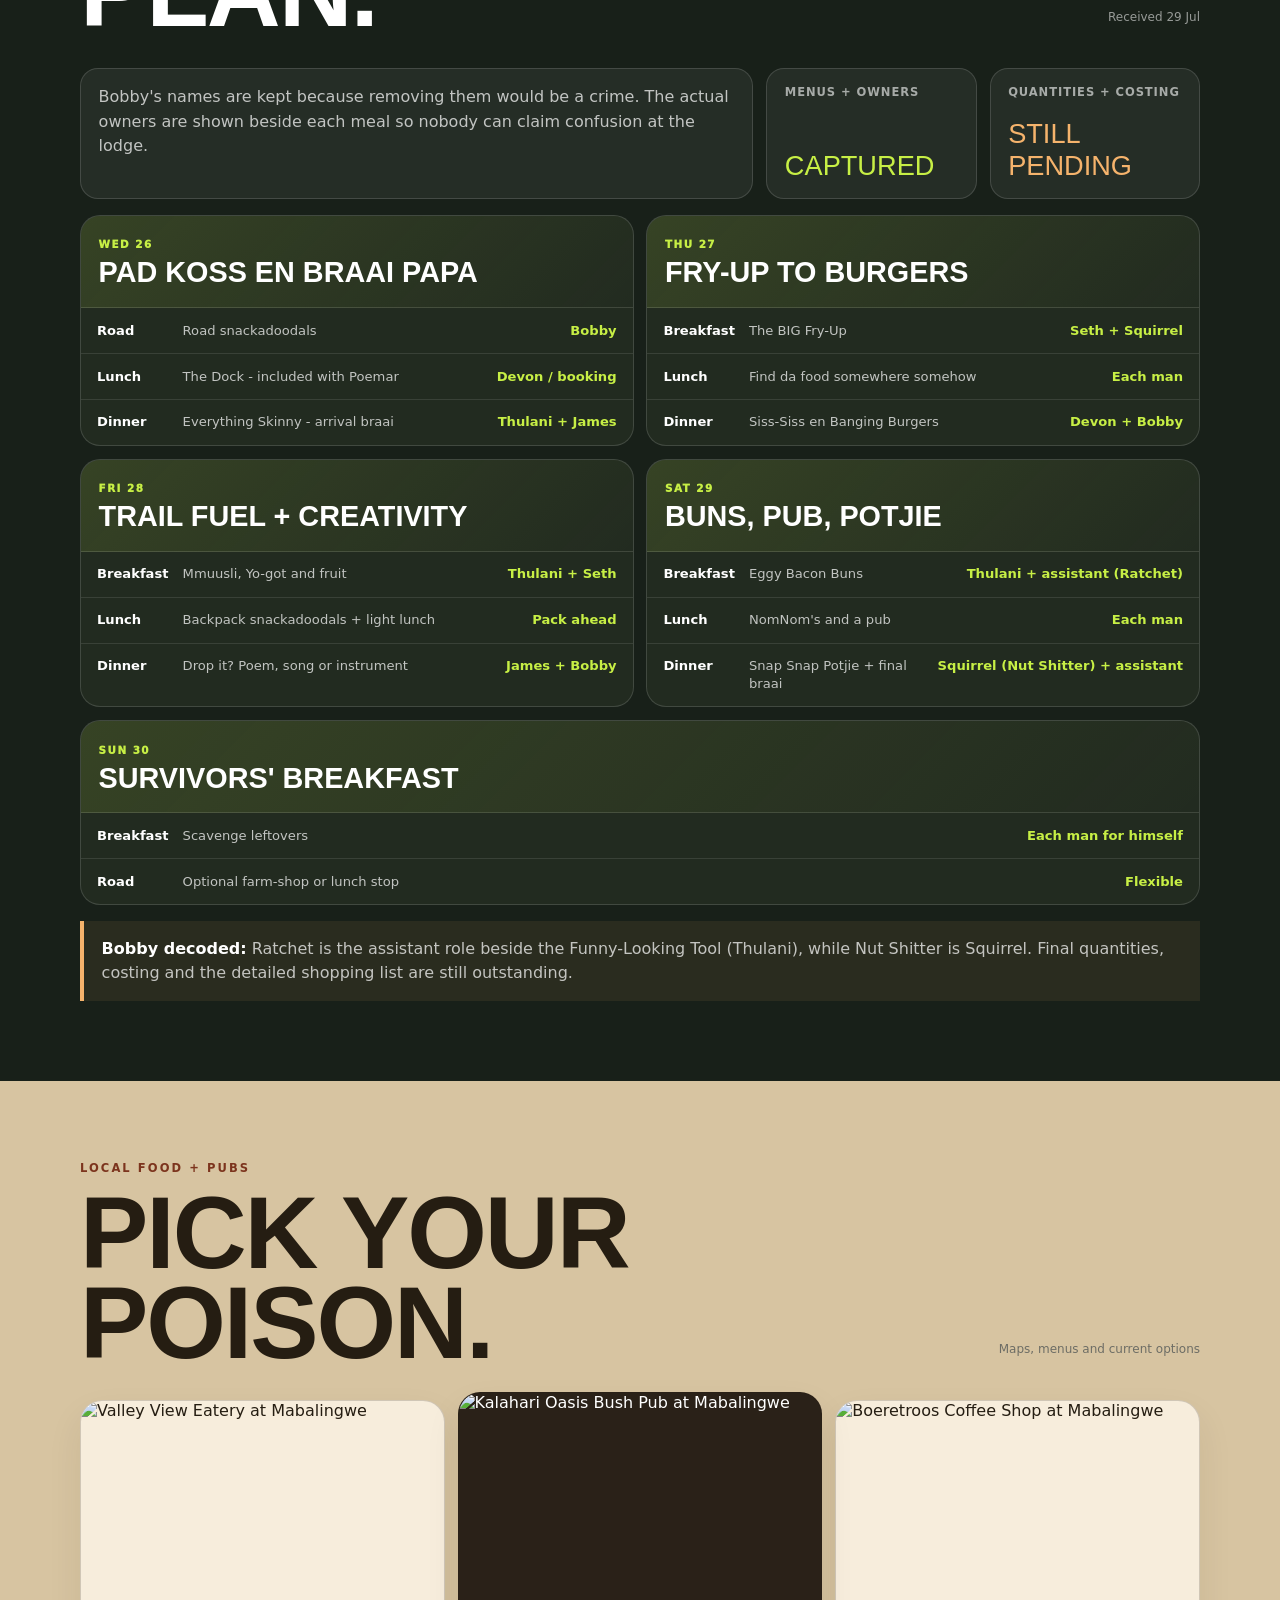
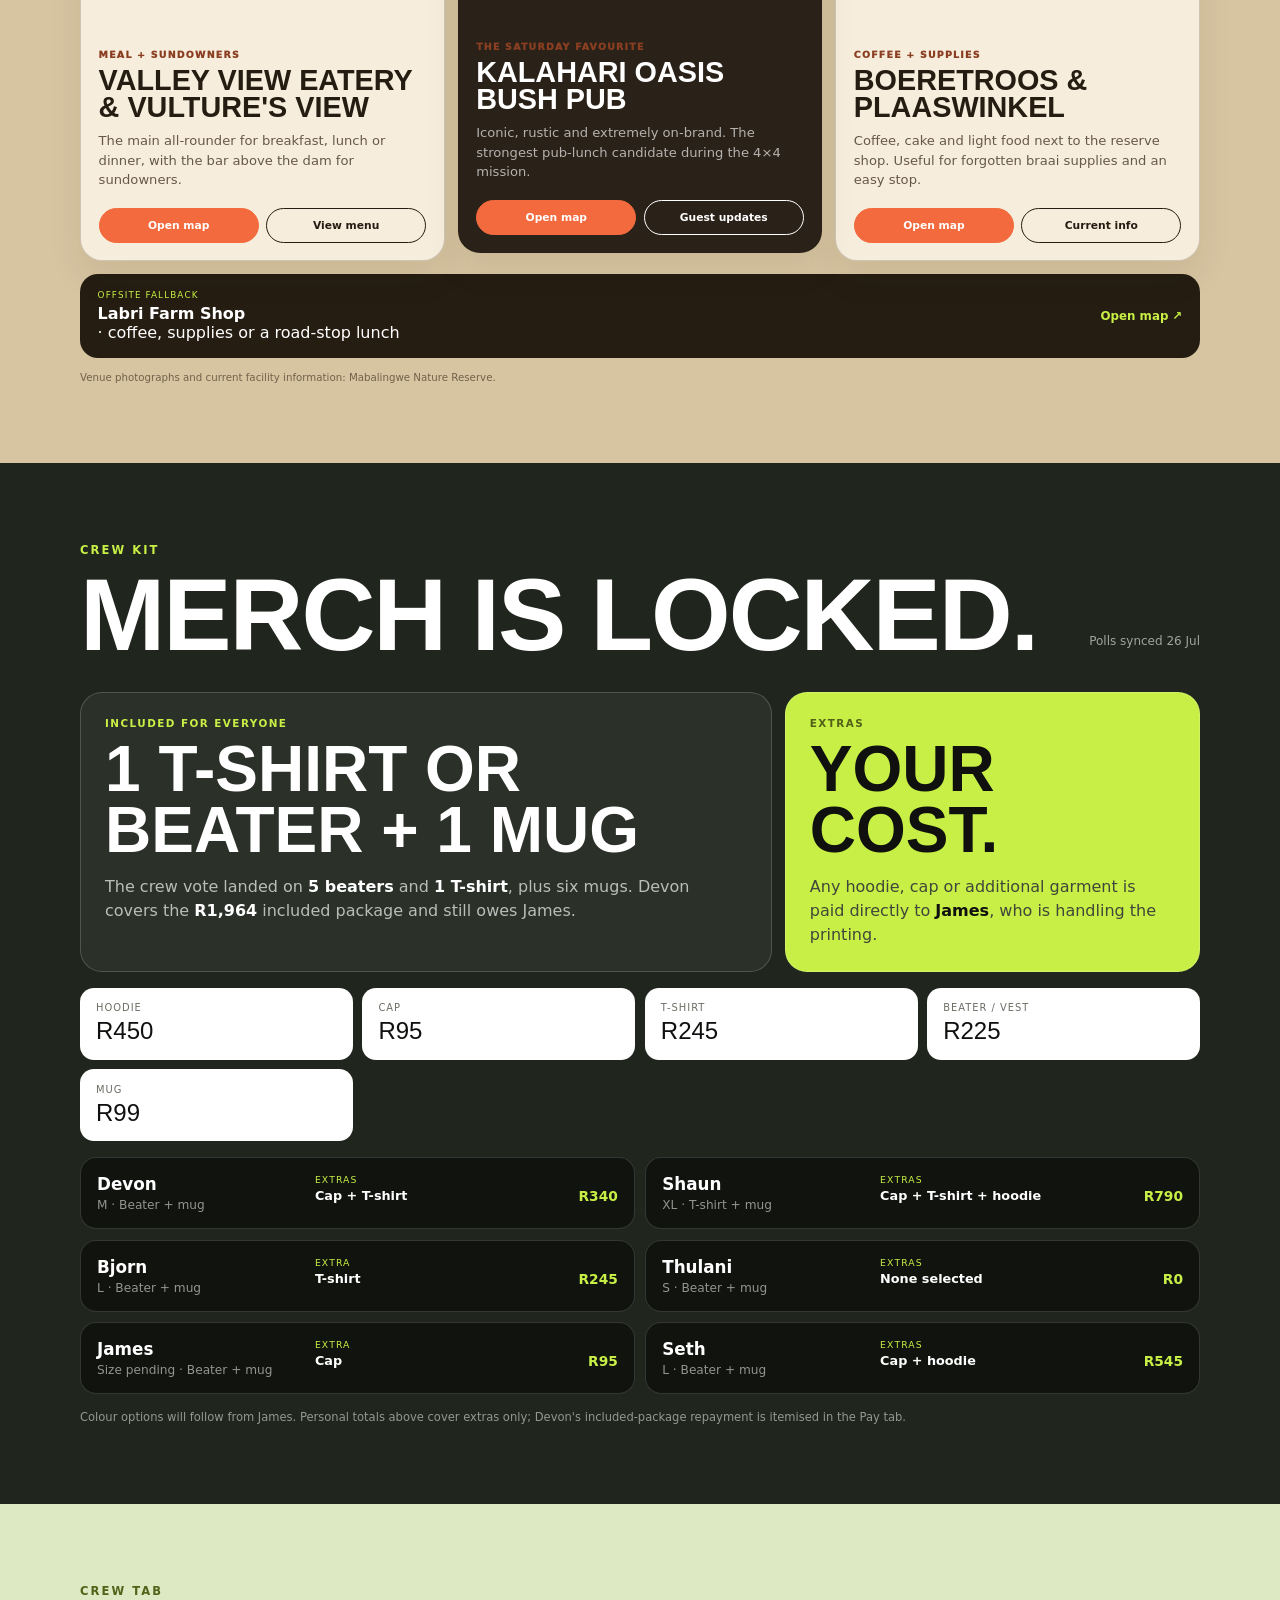
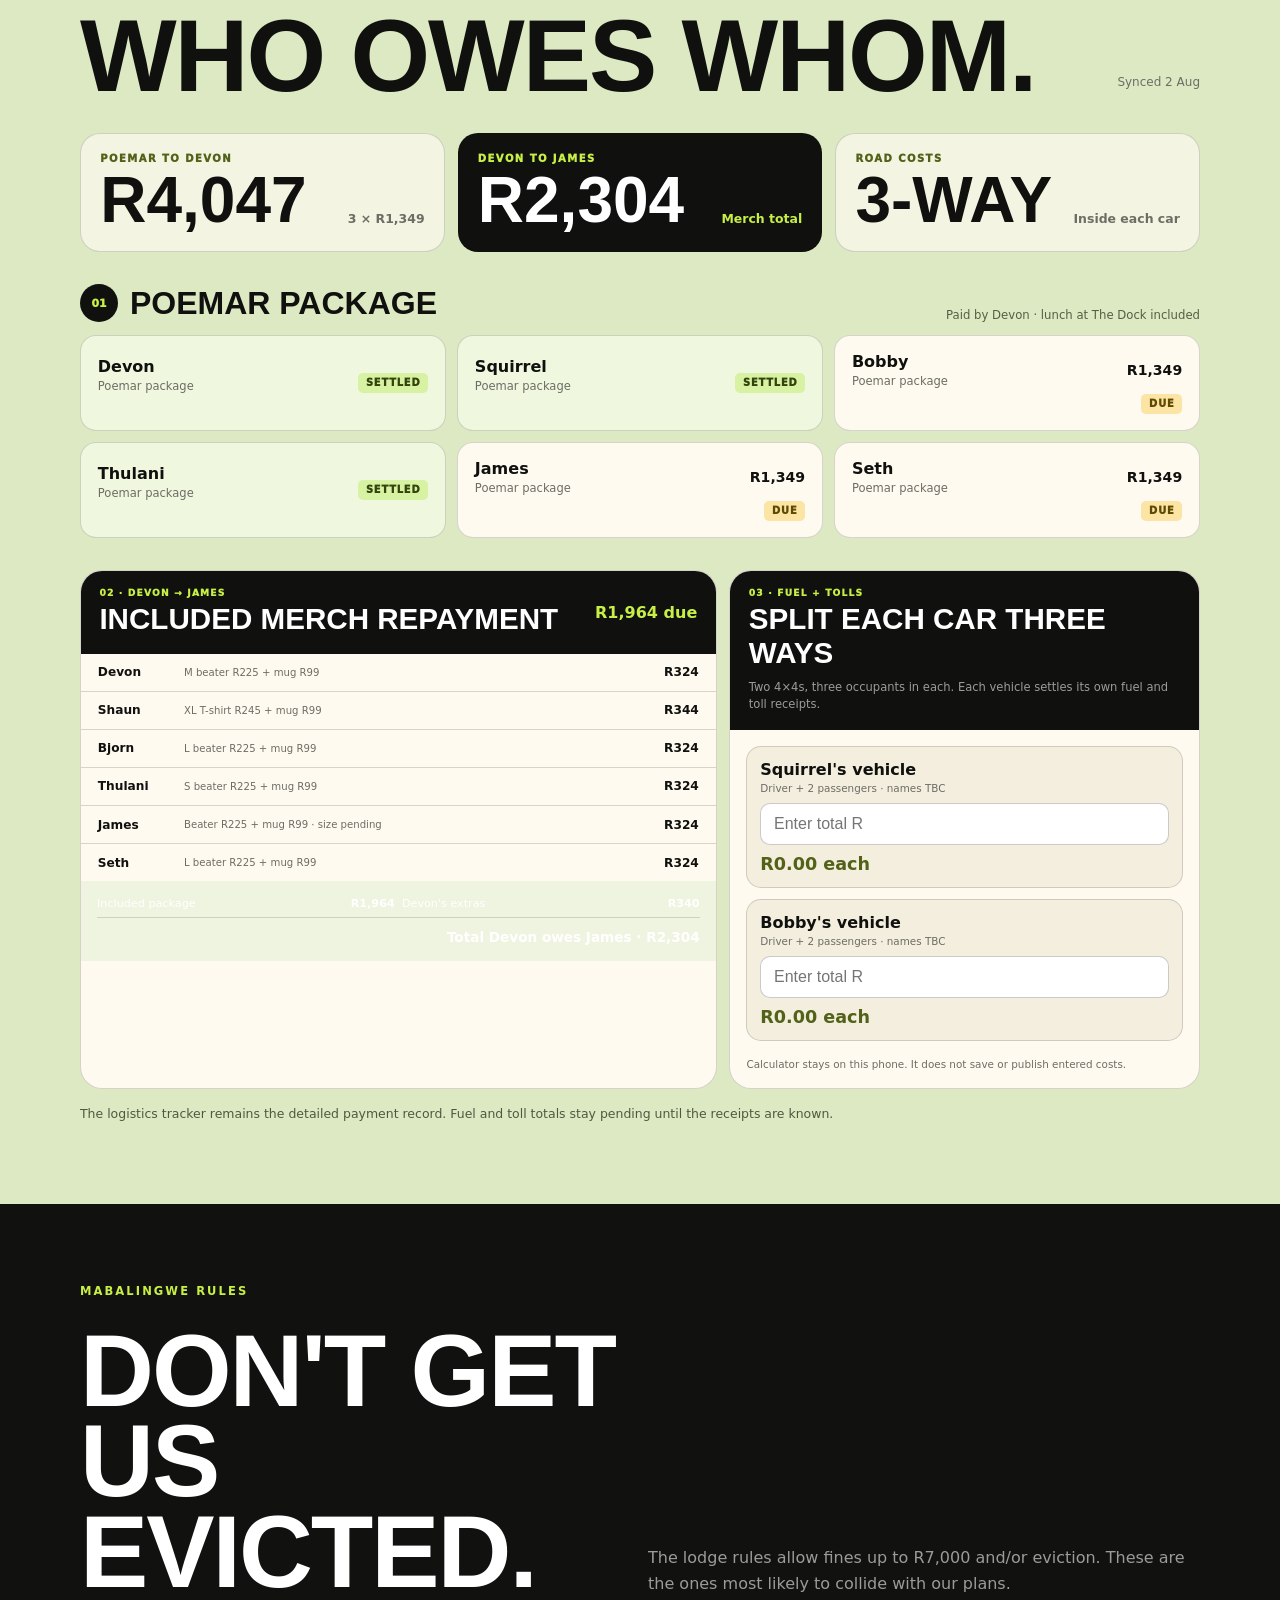
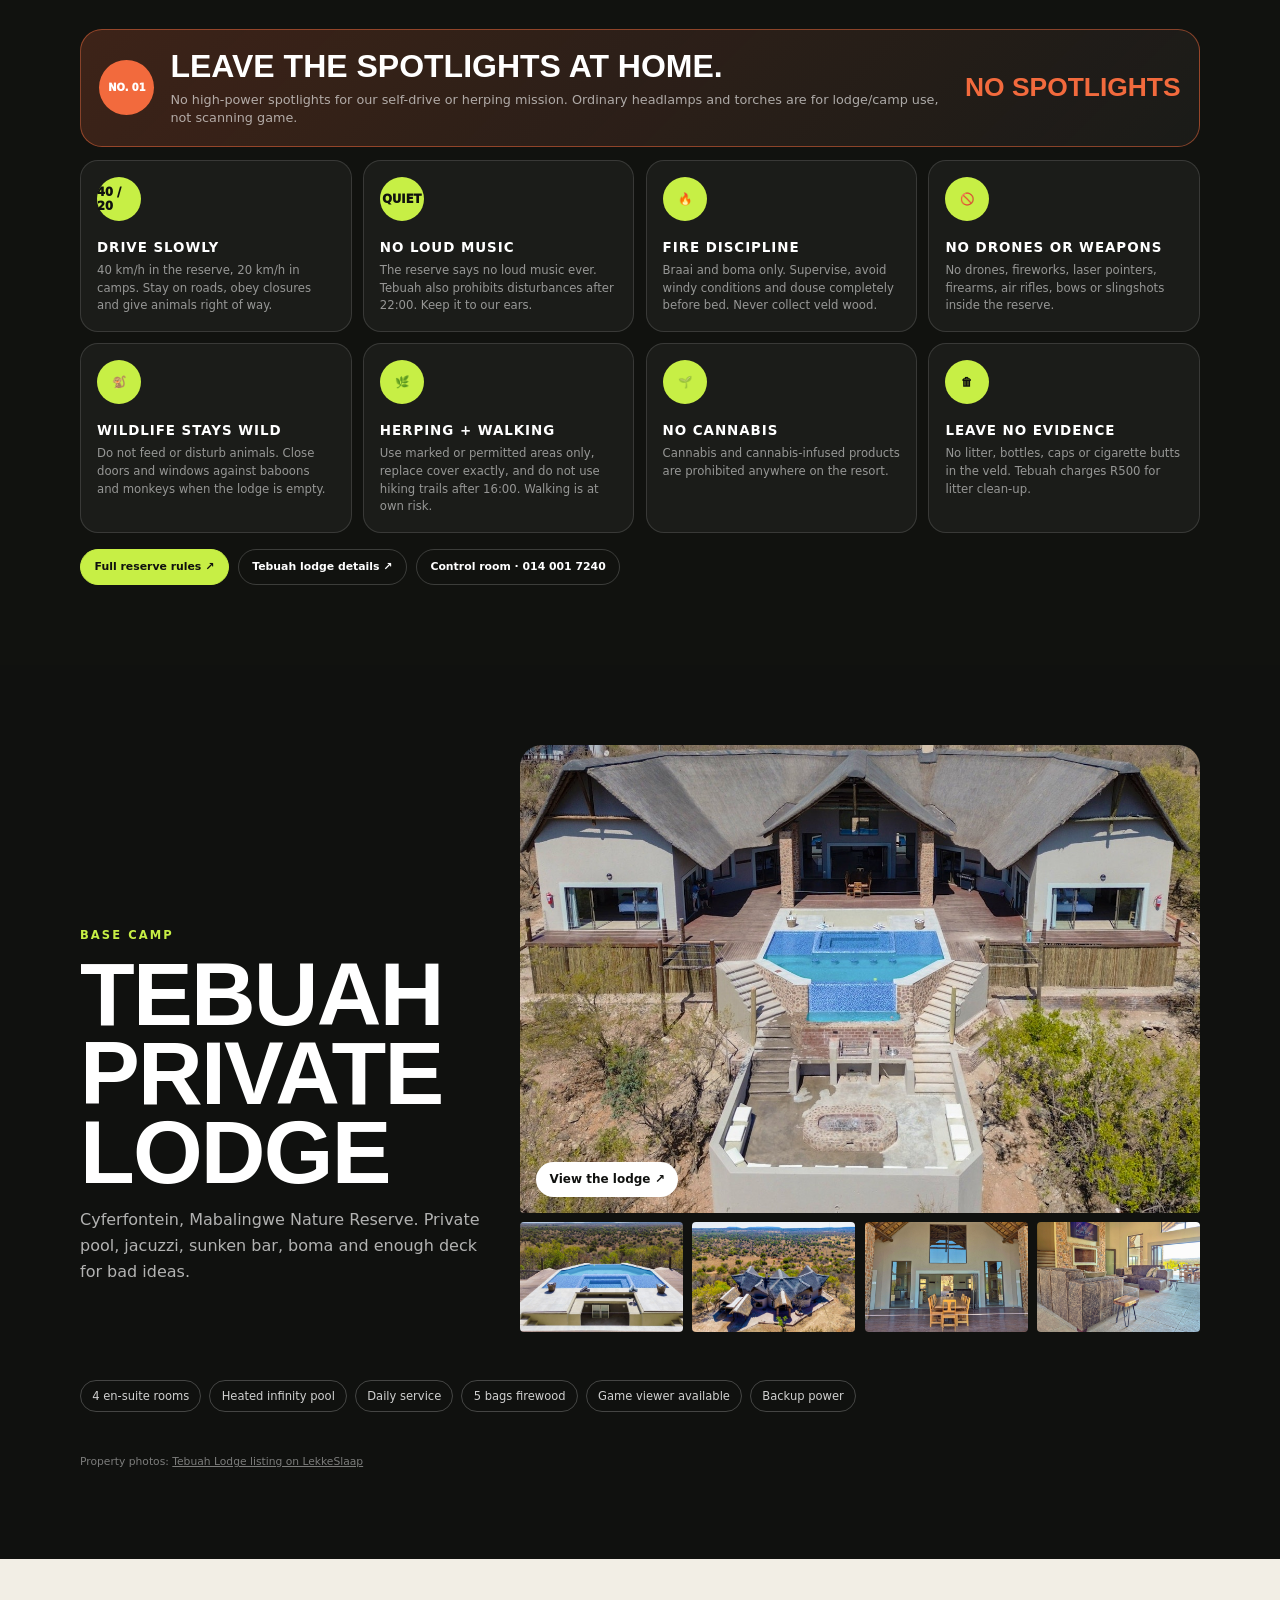
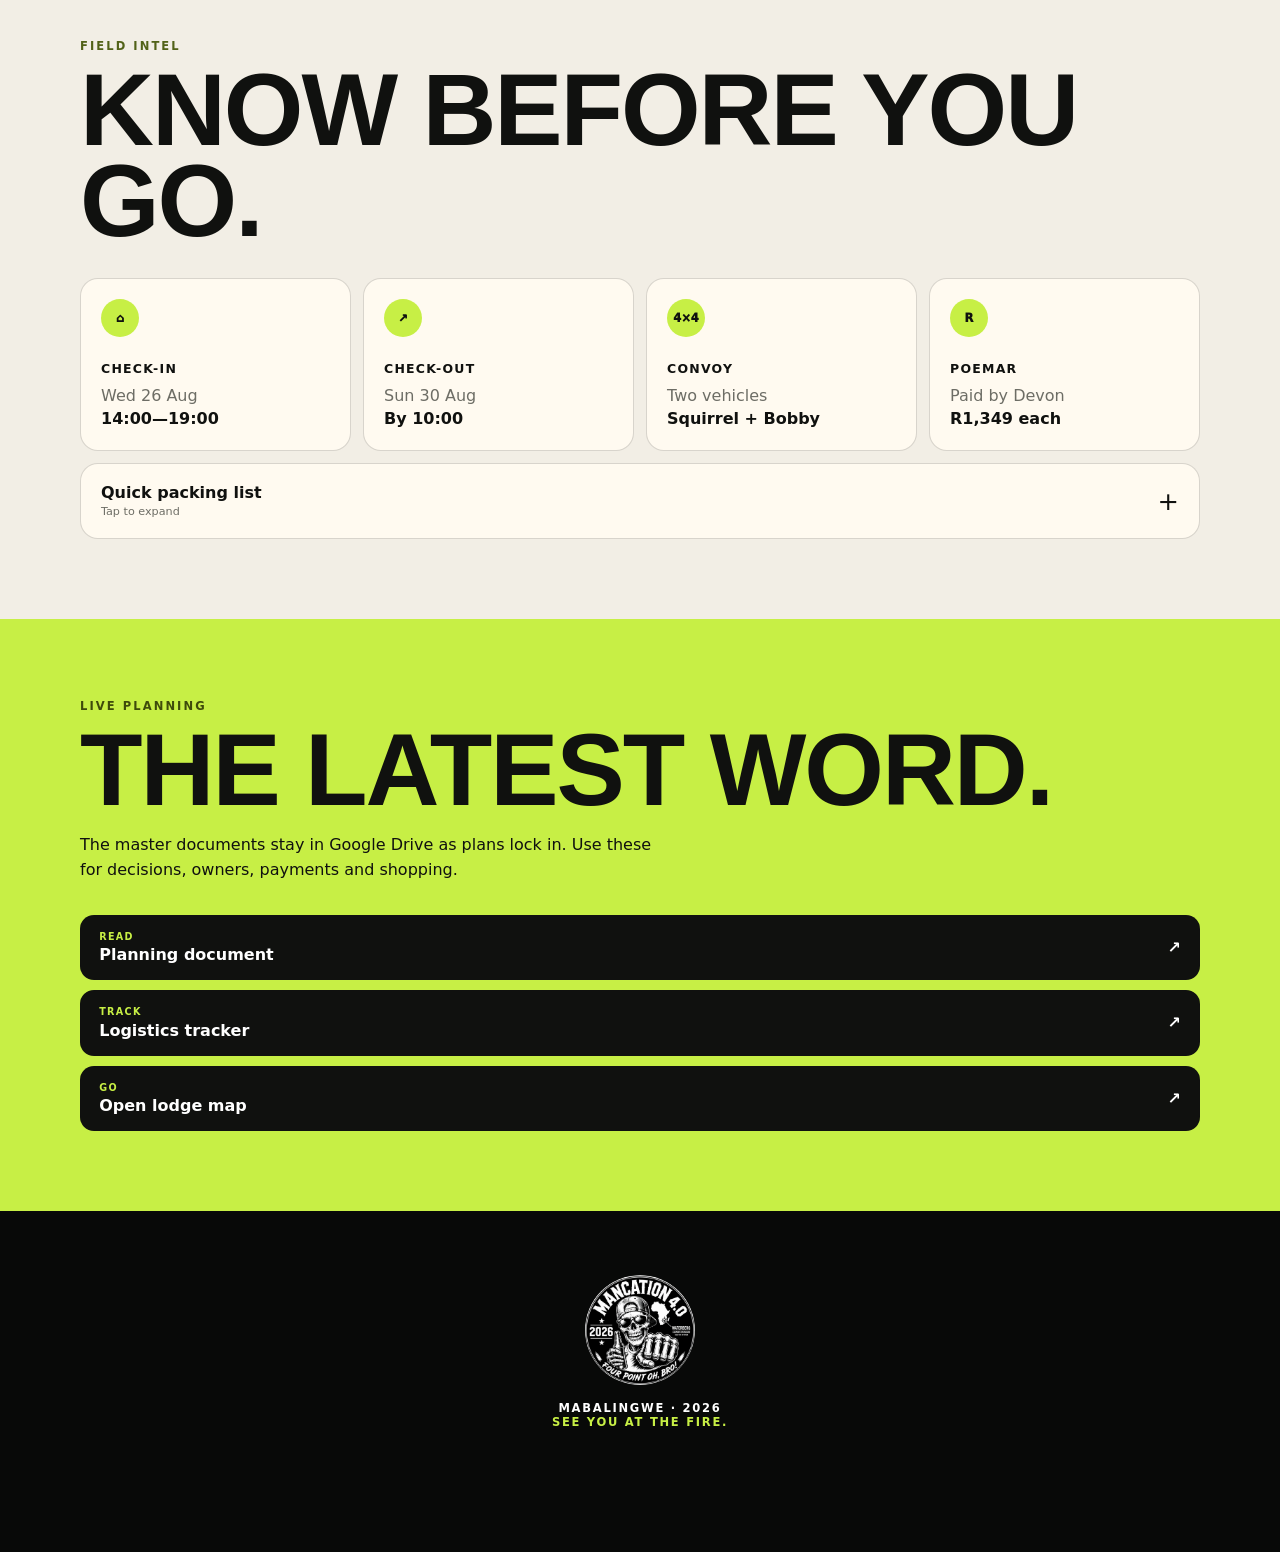
==== commit 2580b97f: "Add weather, payments, venues and reserve rules" ====
--- a/index.html
+++ b/index.html
@@ -7,7 +7,7 @@
   <meta name="description" content="Mancation 4.0 — the crew's mobile trip plan for Mabalingwe, 26–30 August 2026.">
   <link rel="manifest" href="manifest.webmanifest">
   <link rel="icon" href="mancation-logo.png">
-  <link rel="stylesheet" href="styles.css?v=20260802a">
+  <link rel="stylesheet" href="styles.css?v=20260802b">
   <link rel="stylesheet" href="merch.css?v=20260723b">
   <title>Mancation 4.0 · Mabalingwe</title>
 </head>
@@ -17,7 +17,7 @@
     <div class="hero-media" aria-hidden="true">
       <img class="hero-photo hero-photo-day" src="lodge-1.jpg" alt="">
       <img class="hero-photo hero-photo-sunset" src="lodge-2.jpg" alt="">
-      <img class="hero-photo hero-photo-fire" src="lodge-5.jpg" alt="">
+      <img class="hero-photo hero-photo-fire" src="fire-hero-20260802.webp" alt="">
     </div>
     <div class="hero-shade"></div>
     <nav class="topbar" aria-label="Primary">
@@ -98,6 +98,40 @@
       </div>
     </section>
 
+    <section class="weather-board section" id="weather" aria-labelledby="weather-title">
+      <div class="section-heading weather-heading">
+        <div>
+          <p class="eyebrow">BUSHVELD CONDITIONS</p>
+          <h2 id="weather-title">Weather watch.</h2>
+        </div>
+        <p class="updated">Live at Tebuah</p>
+      </div>
+      <div class="weather-shell">
+        <article class="weather-now">
+          <div>
+            <span class="weather-kicker">RIGHT NOW AT BASE CAMP</span>
+            <div id="weatherCurrent" class="weather-current" aria-live="polite">
+              <strong>Connecting…</strong>
+              <p>Fetching the latest Mabalingwe conditions.</p>
+            </div>
+          </div>
+          <small>Updated automatically from the lodge coordinates.</small>
+        </article>
+        <article class="weather-window">
+          <span class="weather-kicker">26—30 AUG · TRIP FORECAST</span>
+          <strong id="weatherWindowTitle">Full report unlocks around 15 Aug.</strong>
+          <p id="weatherStatus">The exact dates are still outside the reliable live-forecast window. This panel will automatically switch to the five-day forecast as soon as all trip dates are available.</p>
+        </article>
+      </div>
+      <div class="forecast-grid" id="tripForecast" aria-live="polite">
+        <article><span>Late-Aug baseline</span><strong>24°C / 7°C</strong><small>Average high / low around Mabula</small></article>
+        <article><span>Rain pattern</span><strong>Dry season</strong><small>Clear days are common, but forecasts win</small></article>
+        <article><span>Early missions</span><strong>Layer up</strong><small>Windproof jacket for drives and the 06:45 hike departure</small></article>
+        <article><span>Afternoons</span><strong>Sun + dust</strong><small>Hat, sunscreen, water and lip balm</small></article>
+      </div>
+      <p class="weather-source">Live forecast: Open-Meteo · Climate baseline: Mabula August averages</p>
+    </section>
+
     <section class="callup section" id="callup" aria-labelledby="callup-title">
       <div class="callup-copy">
         <p class="eyebrow">DECLASSIFIED · 15 MAY 2025</p>
@@ -177,6 +211,32 @@
       <p class="meal-footnote"><b>Bobby decoded:</b> Ratchet is the assistant role beside the Funny-Looking Tool (Thulani), while Nut Shitter is Squirrel. Final quantities, costing and the detailed shopping list are still outstanding.</p>
     </section>
 
+    <section class="local-spots section" id="local-spots" aria-labelledby="local-spots-title">
+      <div class="section-heading spots-heading">
+        <div>
+          <p class="eyebrow">LOCAL FOOD + PUBS</p>
+          <h2 id="local-spots-title">Pick your poison.</h2>
+        </div>
+        <p class="updated">Maps, menus and current options</p>
+      </div>
+      <div class="spot-grid">
+        <article class="spot-card">
+          <img src="https://mabalingwe.co.za/wp-content/uploads/2025/10/General-117-1024x683.jpg" alt="Valley View Eatery at Mabalingwe" loading="lazy">
+          <div><span>MEAL + SUNDOWNERS</span><h3>Valley View Eatery &amp; Vulture's View</h3><p>The main all-rounder for breakfast, lunch or dinner, with the bar above the dam for sundowners.</p><div class="spot-actions"><a href="https://maps.app.goo.gl/ESPTteEc68J3Eu1C6" target="_blank" rel="noreferrer">Open map</a><a href="https://mabalingwe.co.za/wp-content/uploads/2025/11/ValleyViewEatery_menu2025.pdf" target="_blank" rel="noreferrer">View menu</a></div></div>
+        </article>
+        <article class="spot-card spot-featured">
+          <img src="https://mabalingwe.co.za/wp-content/uploads/2025/10/Kalahari-Oasis-April4-1024x683.jpg" alt="Kalahari Oasis Bush Pub at Mabalingwe" loading="lazy">
+          <div><span>THE SATURDAY FAVOURITE</span><h3>Kalahari Oasis Bush Pub</h3><p>Iconic, rustic and extremely on-brand. The strongest pub-lunch candidate during the 4×4 mission.</p><div class="spot-actions"><a href="https://maps.app.goo.gl/LiXYsjN5LxuQ8svk7" target="_blank" rel="noreferrer">Open map</a><a href="https://mabalingwe.co.za/guest-updates/" target="_blank" rel="noreferrer">Guest updates</a></div></div>
+        </article>
+        <article class="spot-card">
+          <img src="https://mabalingwe.co.za/wp-content/uploads/2025/10/Coffee-Shop-16-1024x683.jpg" alt="Boeretroos Coffee Shop at Mabalingwe" loading="lazy">
+          <div><span>COFFEE + SUPPLIES</span><h3>Boeretroos &amp; Plaaswinkel</h3><p>Coffee, cake and light food next to the reserve shop. Useful for forgotten braai supplies and an easy stop.</p><div class="spot-actions"><a href="https://www.google.com/maps/search/?api=1&amp;query=Boeretroos+Coffee+Shop+Mabalingwe" target="_blank" rel="noreferrer">Open map</a><a href="https://mabalingwe.co.za/guest-updates/" target="_blank" rel="noreferrer">Current info</a></div></div>
+        </article>
+      </div>
+      <a class="farm-stop" href="https://maps.app.goo.gl/LKRLuDmdEVyZWM8r7" target="_blank" rel="noreferrer"><span><small>OFFSITE FALLBACK</small><b>Labri Farm Shop</b> · coffee, supplies or a road-stop lunch</span><strong>Open map ↗</strong></a>
+      <p class="venue-credit">Venue photographs and current facility information: Mabalingwe Nature Reserve.</p>
+    </section>
+
     <section class="merch section" id="merch" aria-labelledby="merch-title">
       <div class="section-heading merch-heading">
         <div>
@@ -189,7 +249,7 @@
         <div>
           <span class="merch-kicker">INCLUDED FOR EVERYONE</span>
           <strong>1 T-shirt or beater + 1 mug</strong>
-          <p>The main garment and mug are covered. The crew vote landed on <b>5 beaters</b> and <b>1 T-shirt</b>.</p>
+          <p>The crew vote landed on <b>5 beaters</b> and <b>1 T-shirt</b>, plus six mugs. Devon covers the <b>R1,964</b> included package and still owes James.</p>
         </div>
         <div class="merch-payment">
           <span>EXTRAS</span>
@@ -202,6 +262,7 @@
         <span><small>Cap</small>R95</span>
         <span><small>T-shirt</small>R245</span>
         <span><small>Beater / vest</small>R225</span>
+        <span><small>Mug</small>R99</span>
       </div>
       <div class="crew-merch" aria-label="Crew merch selections">
         <article><div><h3>Devon</h3><p>M · Beater + mug</p></div><div><small>Extras</small><b>Cap + T-shirt</b><strong>R340</strong></div></article>
@@ -211,21 +272,23 @@
         <article><div><h3>James</h3><p>Size pending · Beater + mug</p></div><div><small>Extra</small><b>Cap</b><strong>R95</strong></div></article>
         <article><div><h3>Seth</h3><p>L · Beater + mug</p></div><div><small>Extras</small><b>Cap + hoodie</b><strong>R545</strong></div></article>
       </div>
-      <p class="merch-note">Colour options will follow from James. Totals above cover extras only.</p>
+      <p class="merch-note">Colour options will follow from James. Personal totals above cover extras only; Devon's included-package repayment is itemised in the Pay tab.</p>
     </section>
 
     <section class="payments section" id="payments" aria-labelledby="payments-title">
       <div class="section-heading payments-heading">
         <div>
           <p class="eyebrow dark">CREW TAB</p>
-          <h2 id="payments-title">Poemar repayments.</h2>
-        </div>
-        <p class="updated">Synced 31 Jul</p>
-      </div>
-      <div class="payment-summary">
-        <div><small>SETTLED</small><strong>3 of 6</strong><span>All square</span></div>
-        <div class="payment-summary-due"><small>STILL DUE</small><strong>R4,047</strong><span>R1,349 each</span></div>
-      </div>
+          <h2 id="payments-title">Who owes whom.</h2>
+        </div>
+        <p class="updated">Synced 2 Aug</p>
+      </div>
+      <div class="payment-summary payment-summary-three">
+        <div><small>POEMAR TO DEVON</small><strong>R4,047</strong><span>3 × R1,349</span></div>
+        <div class="payment-summary-due"><small>DEVON TO JAMES</small><strong>R2,304</strong><span>Merch total</span></div>
+        <div><small>ROAD COSTS</small><strong>3-WAY</strong><span>Inside each car</span></div>
+      </div>
+      <div class="payment-subhead"><div><span>01</span><h3>Poemar package</h3></div><p>Paid by Devon · lunch at The Dock included</p></div>
       <div class="payment-list" aria-label="Poemar repayment status">
         <article class="is-settled"><div><h3>Devon</h3><p>Poemar package</p></div><span>Settled</span></article>
         <article class="is-settled"><div><h3>Squirrel</h3><p>Poemar package</p></div><span>Settled</span></article>
@@ -234,7 +297,49 @@
         <article><div><h3>James</h3><p>Poemar package</p></div><strong>R1,349</strong><span>Due</span></article>
         <article><div><h3>Seth</h3><p>Poemar package</p></div><strong>R1,349</strong><span>Due</span></article>
       </div>
-      <p class="payments-note">Includes the shooting activity and lunch at The Dock. The logistics tracker remains the detailed payment record.</p>
+      <div class="payment-detail-grid">
+        <article class="merch-ledger">
+          <header><div><span>02 · DEVON → JAMES</span><h3>Included merch repayment</h3></div><strong>R1,964 due</strong></header>
+          <div class="merch-ledger-list">
+            <p><span>Devon</span><small>M beater R225 + mug R99</small><b>R324</b></p>
+            <p><span>Shaun</span><small>XL T-shirt R245 + mug R99</small><b>R344</b></p>
+            <p><span>Bjorn</span><small>L beater R225 + mug R99</small><b>R324</b></p>
+            <p><span>Thulani</span><small>S beater R225 + mug R99</small><b>R324</b></p>
+            <p><span>James</span><small>Beater R225 + mug R99 · size pending</small><b>R324</b></p>
+            <p><span>Seth</span><small>L beater R225 + mug R99</small><b>R324</b></p>
+          </div>
+          <footer><span>Included package <b>R1,964</b></span><span>Devon's extras <b>R340</b></span><strong>Total Devon owes James · R2,304</strong></footer>
+        </article>
+        <article class="road-ledger">
+          <header><span>03 · FUEL + TOLLS</span><h3>Split each car three ways</h3><p>Two 4×4s, three occupants in each. Each vehicle settles its own fuel and toll receipts.</p></header>
+          <div class="road-cars">
+            <label><span><b>Squirrel's vehicle</b><small>Driver + 2 passengers · names TBC</small></span><input id="carOneTotal" type="number" min="0" step="0.01" inputmode="decimal" placeholder="Enter total R" aria-label="Squirrel vehicle fuel and toll total"><strong id="carOneSplit">R0.00 each</strong></label>
+            <label><span><b>Bobby's vehicle</b><small>Driver + 2 passengers · names TBC</small></span><input id="carTwoTotal" type="number" min="0" step="0.01" inputmode="decimal" placeholder="Enter total R" aria-label="Bobby vehicle fuel and toll total"><strong id="carTwoSplit">R0.00 each</strong></label>
+          </div>
+          <small class="calculator-note">Calculator stays on this phone. It does not save or publish entered costs.</small>
+        </article>
+      </div>
+      <p class="payments-note">The logistics tracker remains the detailed payment record. Fuel and toll totals stay pending until the receipts are known.</p>
+    </section>
+
+    <section class="reserve-rules section" id="rules" aria-labelledby="rules-title">
+      <div class="rules-head">
+        <p class="eyebrow">MABALINGWE RULES</p>
+        <h2 id="rules-title">Don't get us evicted.</h2>
+        <p>The lodge rules allow fines up to R7,000 and/or eviction. These are the ones most likely to collide with our plans.</p>
+      </div>
+      <article class="rule-alert"><span>NO. 01</span><div><h3>Leave the spotlights at home.</h3><p>No high-power spotlights for our self-drive or herping mission. Ordinary headlamps and torches are for lodge/camp use, not scanning game.</p></div><strong>NO SPOTLIGHTS</strong></article>
+      <div class="rules-grid">
+        <article><span>40 / 20</span><h3>Drive slowly</h3><p>40 km/h in the reserve, 20 km/h in camps. Stay on roads, obey closures and give animals right of way.</p></article>
+        <article><span>QUIET</span><h3>No loud music</h3><p>The reserve says no loud music ever. Tebuah also prohibits disturbances after 22:00. Keep it to our ears.</p></article>
+        <article><span>🔥</span><h3>Fire discipline</h3><p>Braai and boma only. Supervise, avoid windy conditions and douse completely before bed. Never collect veld wood.</p></article>
+        <article><span>🚫</span><h3>No drones or weapons</h3><p>No drones, fireworks, laser pointers, firearms, air rifles, bows or slingshots inside the reserve.</p></article>
+        <article><span>🐒</span><h3>Wildlife stays wild</h3><p>Do not feed or disturb animals. Close doors and windows against baboons and monkeys when the lodge is empty.</p></article>
+        <article><span>🌿</span><h3>Herping + walking</h3><p>Use marked or permitted areas only, replace cover exactly, and do not use hiking trails after 16:00. Walking is at own risk.</p></article>
+        <article><span>🌱</span><h3>No cannabis</h3><p>Cannabis and cannabis-infused products are prohibited anywhere on the resort.</p></article>
+        <article><span>🗑</span><h3>Leave no evidence</h3><p>No litter, bottles, caps or cigarette butts in the veld. Tebuah charges R500 for litter clean-up.</p></article>
+      </div>
+      <div class="rules-actions"><a href="https://mabalingwe.co.za/wp-content/uploads/2025/03/10.-MCPA-Reserve-Rules-RULES.pdf" target="_blank" rel="noreferrer">Full reserve rules ↗</a><a href="https://www.lekkeslaap.co.za/accommodation/tebuah-lodge--mabalingwe" target="_blank" rel="noreferrer">Tebuah lodge details ↗</a><a href="tel:+27140017240">Control room · 014&nbsp;001&nbsp;7240</a></div>
     </section>
 
     <section class="lodge section" id="lodge" aria-labelledby="lodge-title">
@@ -322,13 +427,13 @@
     <button type="button" id="warningClose" aria-label="Close warning">×</button>
     <span>⚠</span>
     <p>RESTRICTED AREA</p>
-    <h2 id="warning-title">Don't be a puss.</h2>
+    <h2 id="warning-title">Don't be a poes.</h2>
     <small>The button was literally labelled. Get back to the mission.</small>
     <button class="warning-return" type="button">Return to duty</button>
   </dialog>
   <div class="secret-burst" id="secretBurst" aria-hidden="true"><span>FOUR POINT OH, BRO!</span></div>
   <div class="toast" id="toast" role="status" aria-live="polite"></div>
   <script src="callup-image.js?v=20260802a"></script>
-  <script src="app.js?v=20260802a"></script>
+  <script src="app.js?v=20260802b"></script>
 </body>
 </html>
--- a/styles.css
+++ b/styles.css
@@ -8,6 +8,69 @@
 @media(max-width:430px){.payment-list{grid-template-columns:1fr}}
 @media(prefers-reduced-motion:reduce){html{scroll-behavior:auto}*,*:before,*:after{transition:none!important;animation:none!important}}
 :focus-visible{outline:3px solid var(--orange);outline-offset:3px}
+
+/* Weather watch */
+.weather-board{position:relative;overflow:hidden;background:#142329;color:white}
+.weather-board:before{content:"";position:absolute;inset:0;background:radial-gradient(circle at 82% 10%,rgba(142,215,232,.25),transparent 34%),linear-gradient(160deg,transparent 45%,rgba(199,239,69,.08))}
+.weather-board>*{position:relative}.weather-heading .updated{color:rgba(255,255,255,.55)}
+.weather-shell{display:grid;grid-template-columns:.9fr 1.1fr;gap:.8rem}
+.weather-now,.weather-window{min-height:235px;border:1px solid rgba(255,255,255,.15);border-radius:24px;padding:1.35rem;background:rgba(255,255,255,.06)}
+.weather-now{display:flex;flex-direction:column;justify-content:space-between;background:linear-gradient(145deg,rgba(142,215,232,.18),rgba(255,255,255,.04))}
+.weather-kicker{display:block;color:#8ed7e8;font-size:.62rem;font-weight:950;letter-spacing:.15em}
+.weather-current{margin-top:1.6rem}.weather-current strong{display:block;font-family:Impact,"Arial Narrow",sans-serif;font-size:clamp(3.8rem,8vw,6.5rem);line-height:.82;text-transform:uppercase}.weather-current p{margin:.75rem 0 0;color:rgba(255,255,255,.7);line-height:1.45}
+.weather-now>small{color:rgba(255,255,255,.43);font-size:.68rem}.weather-window{display:flex;flex-direction:column;justify-content:flex-end;background:linear-gradient(145deg,rgba(199,239,69,.14),rgba(255,255,255,.04))}
+.weather-window>strong{display:block;margin:1rem 0 .7rem;font-family:Impact,"Arial Narrow",sans-serif;font-size:clamp(2.2rem,5vw,4.5rem);line-height:.9;text-transform:uppercase}.weather-window p{max-width:620px;margin:0;color:rgba(255,255,255,.68);line-height:1.55}
+.forecast-grid{display:grid;grid-template-columns:repeat(4,1fr);gap:.7rem;margin-top:.8rem}
+.forecast-grid article{min-height:145px;border:1px solid rgba(255,255,255,.13);border-radius:18px;padding:1rem;background:rgba(255,255,255,.045)}
+.forecast-grid span,.forecast-grid small,.forecast-grid strong{display:block}.forecast-grid span{color:#8ed7e8;font-size:.58rem;font-weight:950;letter-spacing:.12em;text-transform:uppercase}.forecast-grid strong{margin:.8rem 0 .55rem;font-size:1.35rem}.forecast-grid small{color:rgba(255,255,255,.5);font-size:.7rem;line-height:1.45}
+.forecast-grid.is-live article{background:#f5f8e9;color:var(--ink)}.forecast-grid.is-live span{color:#526218}.forecast-grid.is-live small{color:var(--muted)}.forecast-icon{font-size:1.7rem!important}
+.weather-source{margin:1rem 0 0;color:rgba(255,255,255,.4);font-size:.65rem}
+
+/* Local food and pub cards */
+.local-spots{background:#d7c4a1;color:#251d12}
+.spots-heading .eyebrow{color:#7c341d}.spot-grid{display:grid;grid-template-columns:repeat(3,1fr);gap:.8rem}
+.spot-card{display:flex;flex-direction:column;overflow:hidden;border:1px solid rgba(37,29,18,.19);border-radius:22px;background:#f7eddc;box-shadow:0 16px 35px rgba(54,39,18,.08)}
+.spot-card img{display:block;width:100%;height:230px;object-fit:cover}.spot-card>div{display:flex;flex:1;flex-direction:column;padding:1.1rem}
+.spot-card span{font-size:.59rem;font-weight:950;letter-spacing:.13em;color:#8b3f22}.spot-card h3{margin:.45rem 0 .6rem;font-family:Impact,"Arial Narrow",sans-serif;font-size:1.8rem;line-height:.95;text-transform:uppercase}
+.spot-card p{margin:0 0 1.1rem;color:#67594a;font-size:.82rem;line-height:1.5}.spot-featured{background:#2a2118;color:white;transform:translateY(-8px)}.spot-featured p{color:rgba(255,255,255,.65)}
+.spot-actions{display:flex;gap:.45rem;margin-top:auto}.spot-actions a{flex:1;border:1px solid currentColor;border-radius:999px;padding:.62rem .7rem;color:inherit;text-align:center;text-decoration:none;font-size:.67rem;font-weight:900}
+.spot-actions a:first-child{border-color:var(--orange);background:var(--orange);color:white}.farm-stop{display:flex;align-items:center;justify-content:space-between;gap:1rem;margin-top:.8rem;border-radius:18px;background:#251d12;color:white;padding:1rem 1.1rem;text-decoration:none}
+.farm-stop small,.farm-stop b{display:block}.farm-stop small{margin-bottom:.25rem;color:var(--acid);font-size:.55rem;letter-spacing:.13em}.farm-stop strong{white-space:nowrap;color:var(--acid);font-size:.74rem}.venue-credit{margin:.8rem 0 0;color:#73614b;font-size:.64rem}
+
+/* Expanded crew tab */
+.payment-summary-three{grid-template-columns:repeat(3,1fr)}.payment-subhead{display:flex;align-items:end;justify-content:space-between;gap:1rem;margin:2rem 0 .8rem}
+.payment-subhead>div{display:flex;align-items:center;gap:.75rem}.payment-subhead span{display:grid;place-items:center;width:38px;height:38px;border-radius:50%;background:var(--ink);color:var(--acid);font-size:.68rem;font-weight:950}.payment-subhead h3{margin:0;font-family:Impact,"Arial Narrow",sans-serif;font-size:2rem;text-transform:uppercase}.payment-subhead p{margin:0;color:#536045;font-size:.73rem}
+.payment-detail-grid{display:grid;grid-template-columns:1.15fr .85fr;gap:.8rem;margin-top:2rem}.merch-ledger,.road-ledger{overflow:hidden;border:1px solid rgba(16,17,15,.17);border-radius:22px;background:var(--cream)}
+.merch-ledger>header,.road-ledger>header{padding:1.1rem 1.15rem;background:var(--ink);color:white}.merch-ledger>header{display:flex;align-items:center;justify-content:space-between;gap:1rem}
+.merch-ledger header span,.road-ledger header>span{display:block;color:var(--acid);font-size:.57rem;font-weight:950;letter-spacing:.13em}.merch-ledger h3,.road-ledger h3{margin:.25rem 0 0;font-family:Impact,"Arial Narrow",sans-serif;font-size:1.85rem;text-transform:uppercase}
+.merch-ledger>header>strong{color:var(--acid);white-space:nowrap}.merch-ledger-list p{display:grid;grid-template-columns:75px 1fr auto;gap:.7rem;align-items:center;margin:0;padding:.72rem 1.05rem;font-size:.76rem}.merch-ledger-list p+p{border-top:1px solid var(--line)}.merch-ledger-list span,.merch-ledger-list b{font-weight:900}.merch-ledger-list small{color:var(--muted)}
+.merch-ledger footer{display:grid;grid-template-columns:1fr 1fr;gap:.45rem;padding:1rem;background:#eef4df;font-size:.7rem}.merch-ledger footer span{display:flex;justify-content:space-between}.merch-ledger footer>strong{grid-column:1/-1;border-top:1px solid rgba(16,17,15,.15);padding-top:.7rem;text-align:right;font-size:.85rem}
+.road-ledger header p{margin:.55rem 0 0;color:rgba(255,255,255,.58);font-size:.72rem;line-height:1.45}.road-cars{display:grid;gap:.7rem;padding:1rem}.road-cars label{display:grid;grid-template-columns:1fr auto;gap:.55rem .8rem;border:1px solid var(--line);border-radius:15px;padding:.8rem;background:#f4eedf}.road-cars label span,.road-cars label b,.road-cars label small{display:block}.road-cars label small{margin-top:.2rem;color:var(--muted);font-size:.65rem}
+.road-cars input{grid-column:1/-1;width:100%;border:1px solid rgba(16,17,15,.22);border-radius:10px;background:white;padding:.7rem .8rem;font-size:1rem}.road-cars label>strong{grid-column:1/-1;color:#526218;font-size:1.1rem}.calculator-note{display:block;padding:0 1rem 1rem;color:var(--muted);font-size:.65rem;line-height:1.45}
+
+/* Rules */
+.reserve-rules{background:#11120f;color:white}.rules-head{display:grid;grid-template-columns:1fr 1fr;gap:1rem;align-items:end;margin-bottom:2rem}.rules-head .eyebrow{grid-column:1/-1}.rules-head h2{font-size:clamp(3.6rem,8vw,7rem)}.rules-head>p:last-child{margin:0;color:rgba(255,255,255,.58);line-height:1.6}
+.rule-alert{display:grid;grid-template-columns:auto 1fr auto;gap:1rem;align-items:center;border:1px solid rgba(242,106,61,.5);border-radius:22px;padding:1.15rem;background:linear-gradient(135deg,rgba(242,106,61,.2),rgba(255,255,255,.04))}
+.rule-alert>span{display:grid;place-items:center;width:55px;height:55px;border-radius:50%;background:var(--orange);font-size:.62rem;font-weight:950}.rule-alert h3{margin:0;font-family:Impact,"Arial Narrow",sans-serif;font-size:2rem;text-transform:uppercase}.rule-alert p{margin:.35rem 0 0;color:rgba(255,255,255,.62);font-size:.8rem;line-height:1.45}.rule-alert>strong{color:var(--orange);font-family:Impact,"Arial Narrow",sans-serif;font-size:1.65rem;white-space:nowrap}
+.rules-grid{display:grid;grid-template-columns:repeat(4,1fr);gap:.7rem;margin-top:.8rem}.rules-grid article{border:1px solid rgba(255,255,255,.13);border-radius:18px;background:rgba(255,255,255,.045);padding:1rem}.rules-grid article>span{display:grid;place-items:center;width:44px;height:44px;border-radius:50%;background:var(--acid);color:var(--ink);font-size:.72rem;font-weight:950}.rules-grid h3{margin:1.2rem 0 .45rem;font-size:.84rem;text-transform:uppercase;letter-spacing:.07em}.rules-grid p{margin:0;color:rgba(255,255,255,.54);font-size:.73rem;line-height:1.5}
+.rules-actions{display:flex;gap:.55rem;flex-wrap:wrap;margin-top:1rem}.rules-actions a{border:1px solid rgba(255,255,255,.18);border-radius:999px;padding:.66rem .85rem;color:white;text-decoration:none;font-size:.68rem;font-weight:900}.rules-actions a:first-child{background:var(--acid);color:var(--ink);border-color:var(--acid)}
+
+@media(max-width:900px){
+  .forecast-grid,.rules-grid{grid-template-columns:1fr 1fr}
+  .spot-grid{grid-template-columns:1fr}.spot-card{display:grid;grid-template-columns:.85fr 1.15fr}.spot-card img{height:100%;min-height:230px}.spot-featured{transform:none}
+  .payment-detail-grid{grid-template-columns:1fr}.payment-summary-three{grid-template-columns:1fr 1fr}.payment-summary-three>div:last-child{grid-column:1/-1}
+}
+@media(max-width:760px){
+  .weather-shell,.rules-head{grid-template-columns:1fr}.weather-now,.weather-window{min-height:205px}.weather-window>strong{font-size:2.6rem}
+  .spot-card{display:flex}.spot-card img{height:220px}.farm-stop{align-items:flex-start;flex-direction:column}.farm-stop strong{white-space:normal}
+  .payment-subhead{align-items:flex-start;flex-direction:column}.payment-summary-three{grid-template-columns:1fr}.payment-summary-three>div:last-child{grid-column:auto}
+  .merch-ledger>header{align-items:flex-start;flex-direction:column}.rule-alert{grid-template-columns:auto 1fr}.rule-alert>strong{grid-column:1/-1;padding-left:71px}.rules-head>p:last-child{max-width:540px}
+}
+@media(max-width:480px){
+  .forecast-grid,.rules-grid{grid-template-columns:1fr}.forecast-grid article{min-height:120px}.spot-card img{height:190px}
+  .merch-ledger-list p{grid-template-columns:64px 1fr}.merch-ledger-list p b{grid-column:2}.merch-ledger footer{grid-template-columns:1fr}.merch-ledger footer>strong{grid-column:auto;text-align:left}
+  .rule-alert{grid-template-columns:1fr}.rule-alert>strong{grid-column:auto;padding-left:0}.rule-alert>span{width:44px;height:44px}
+}
 
 
 
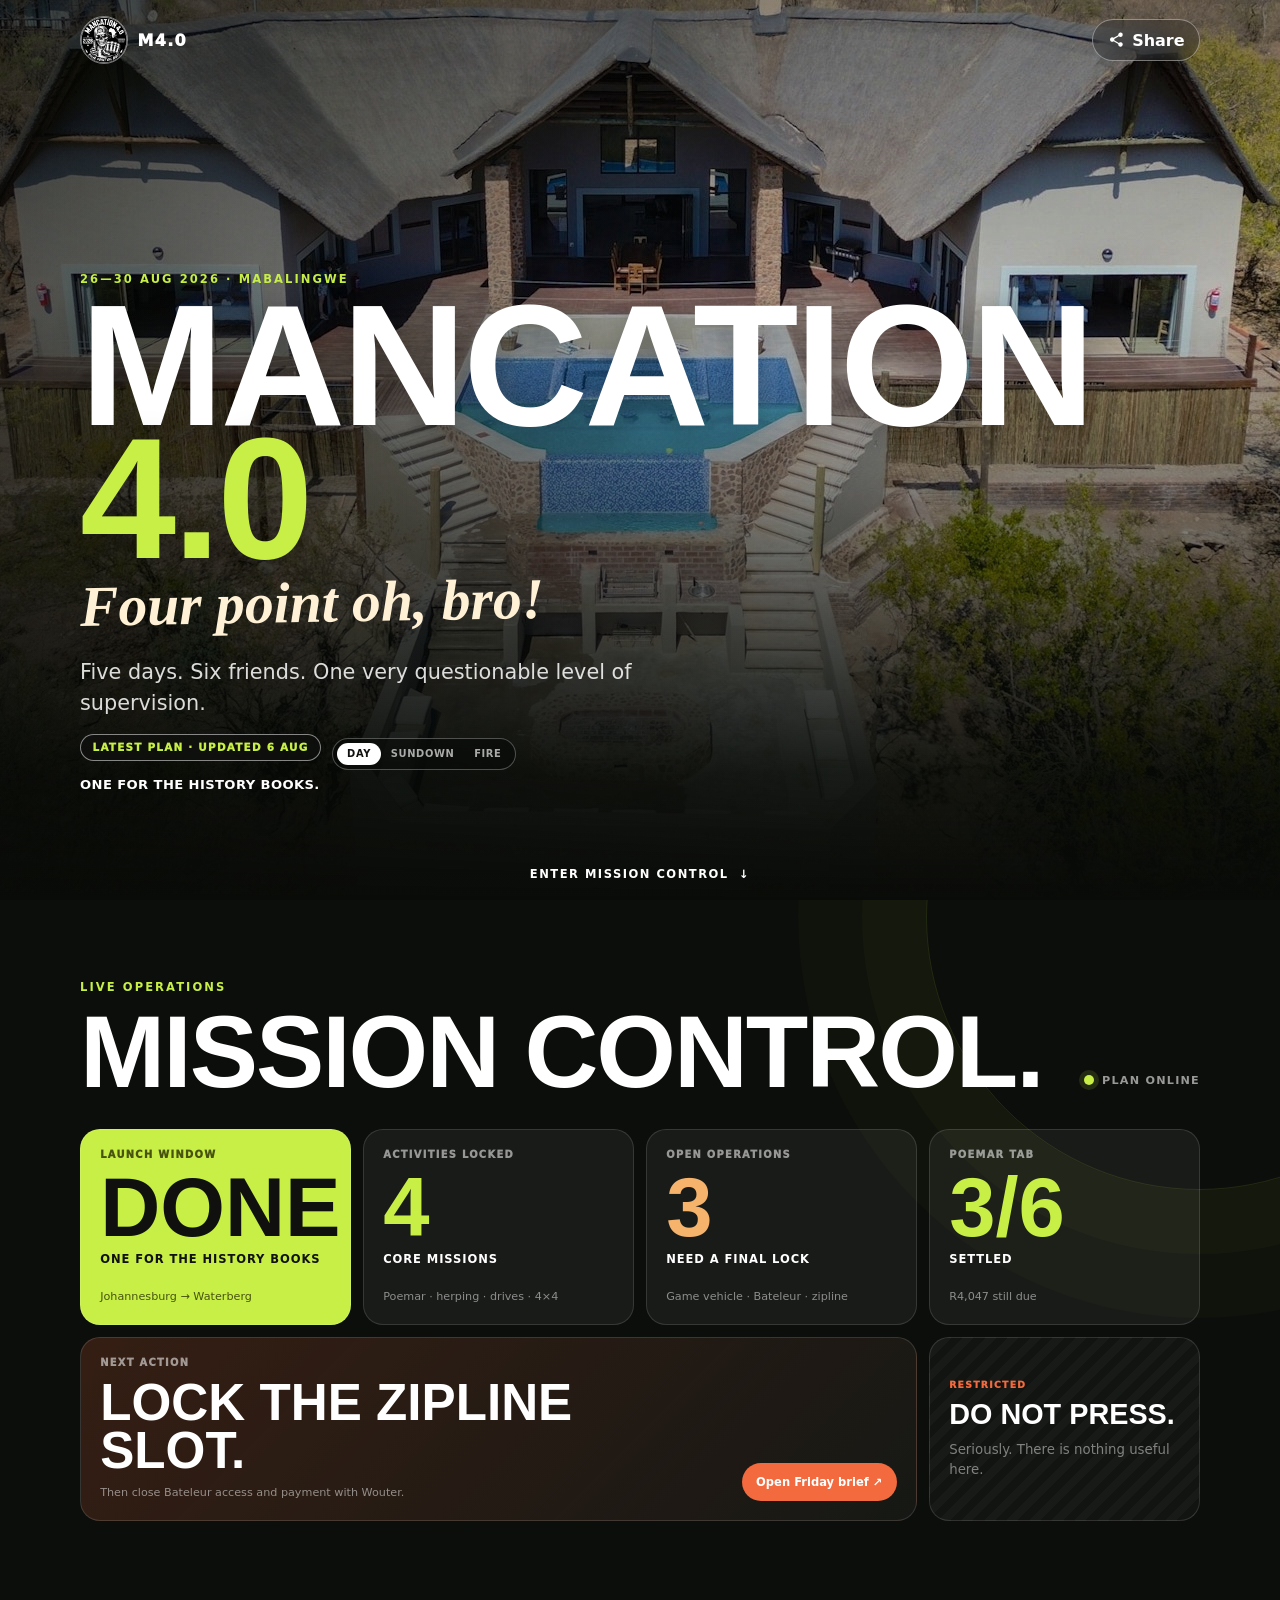
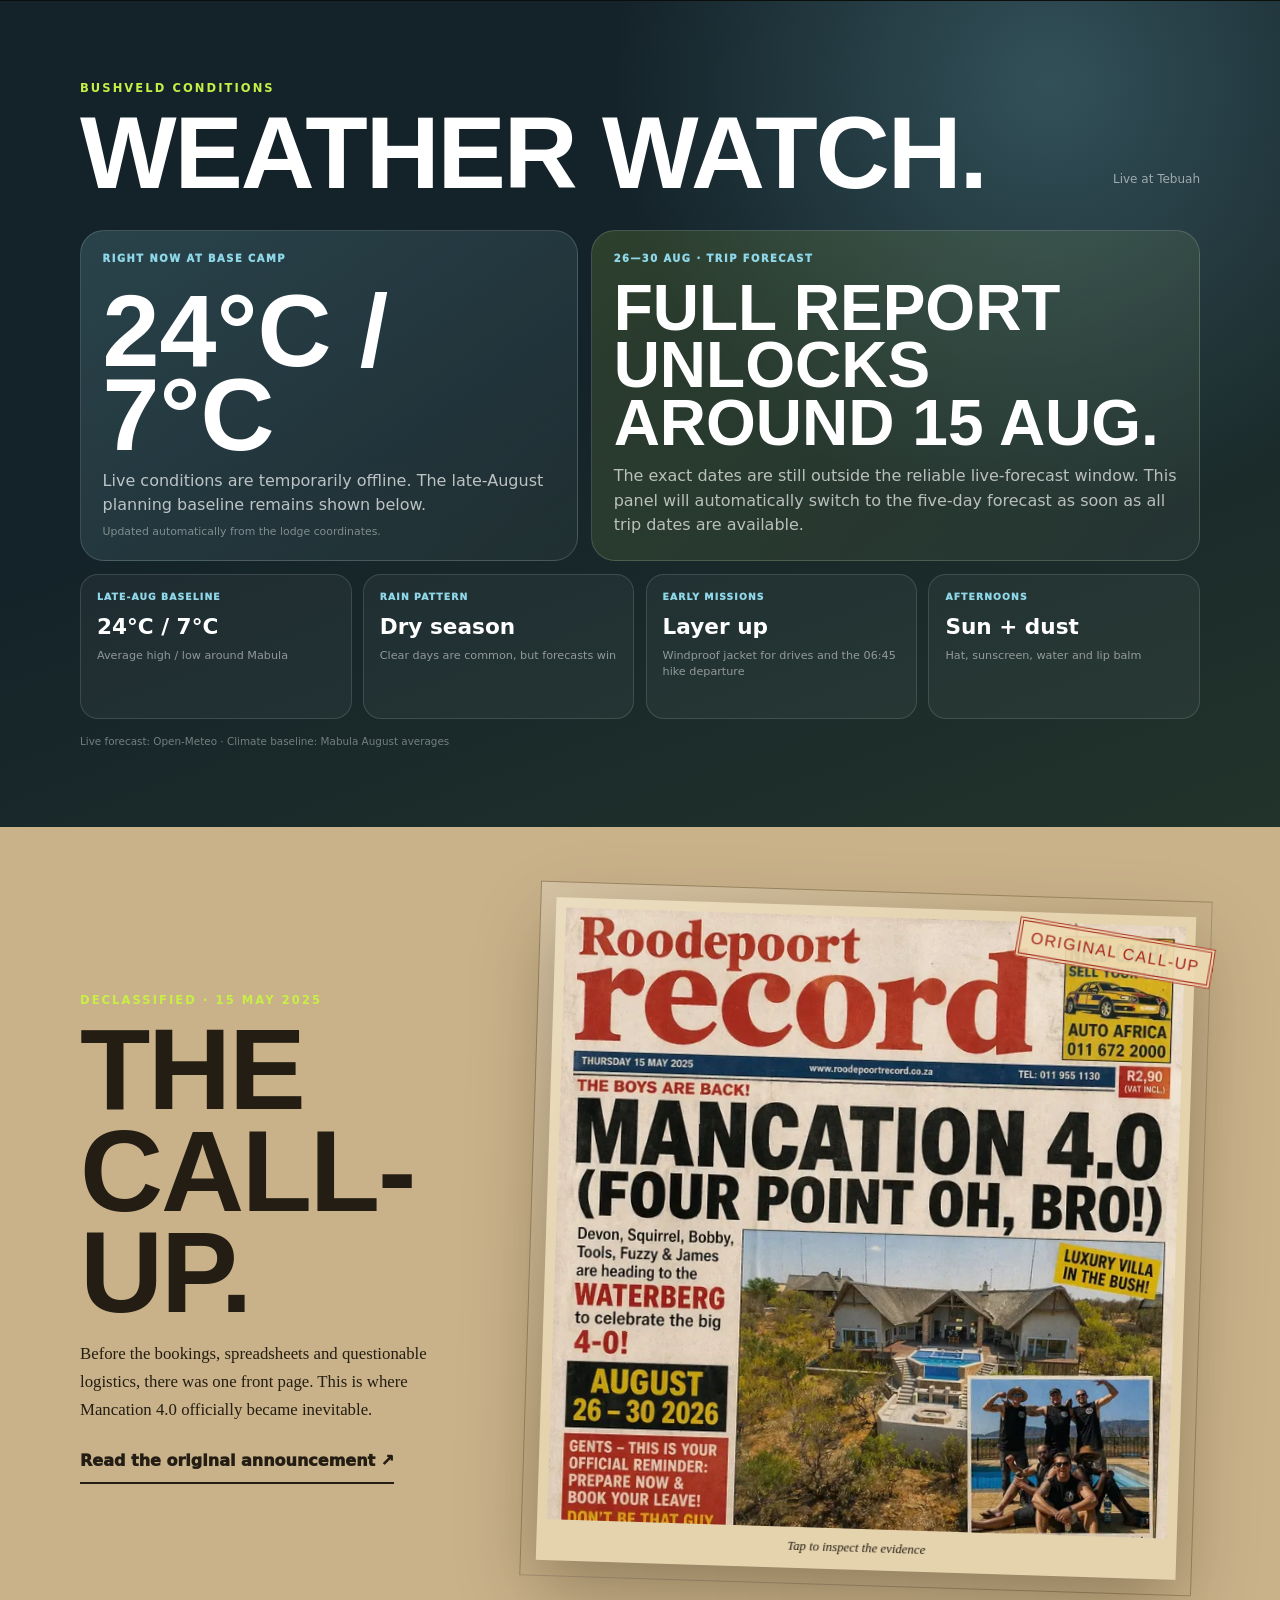
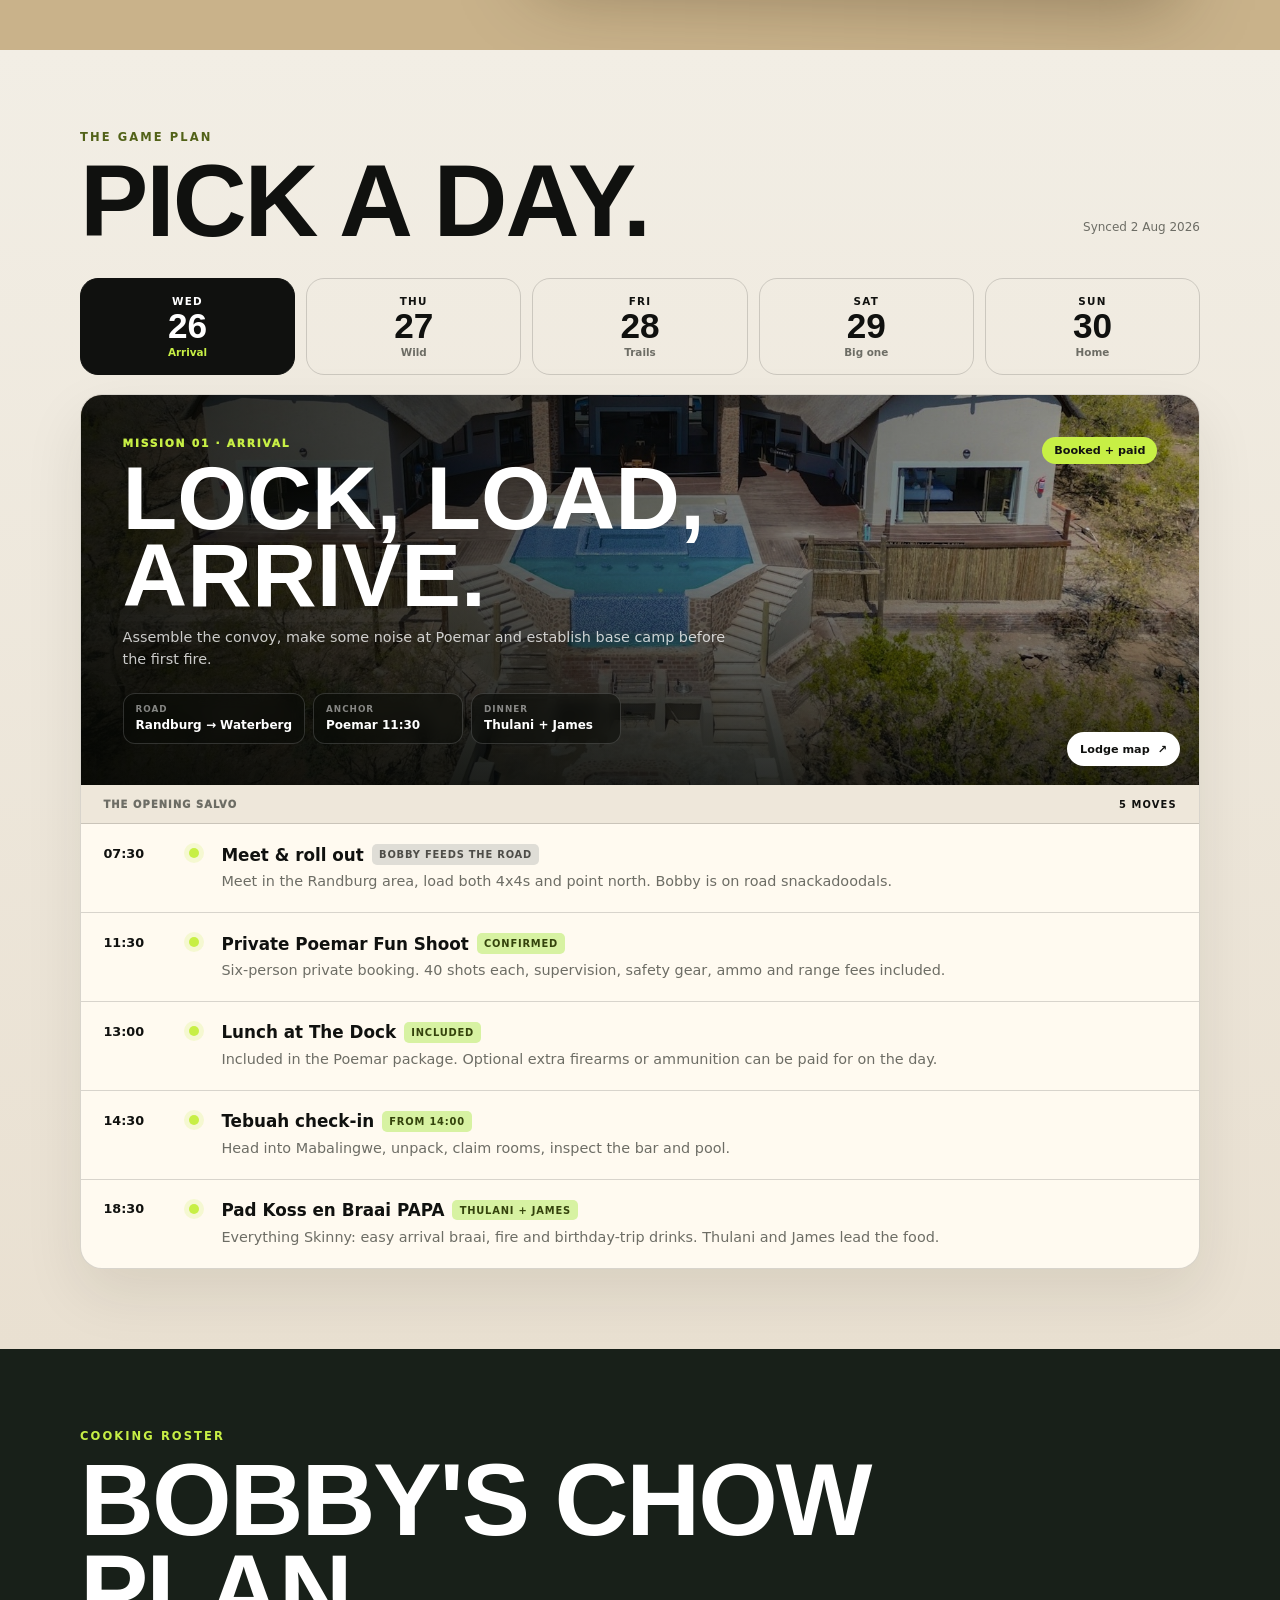
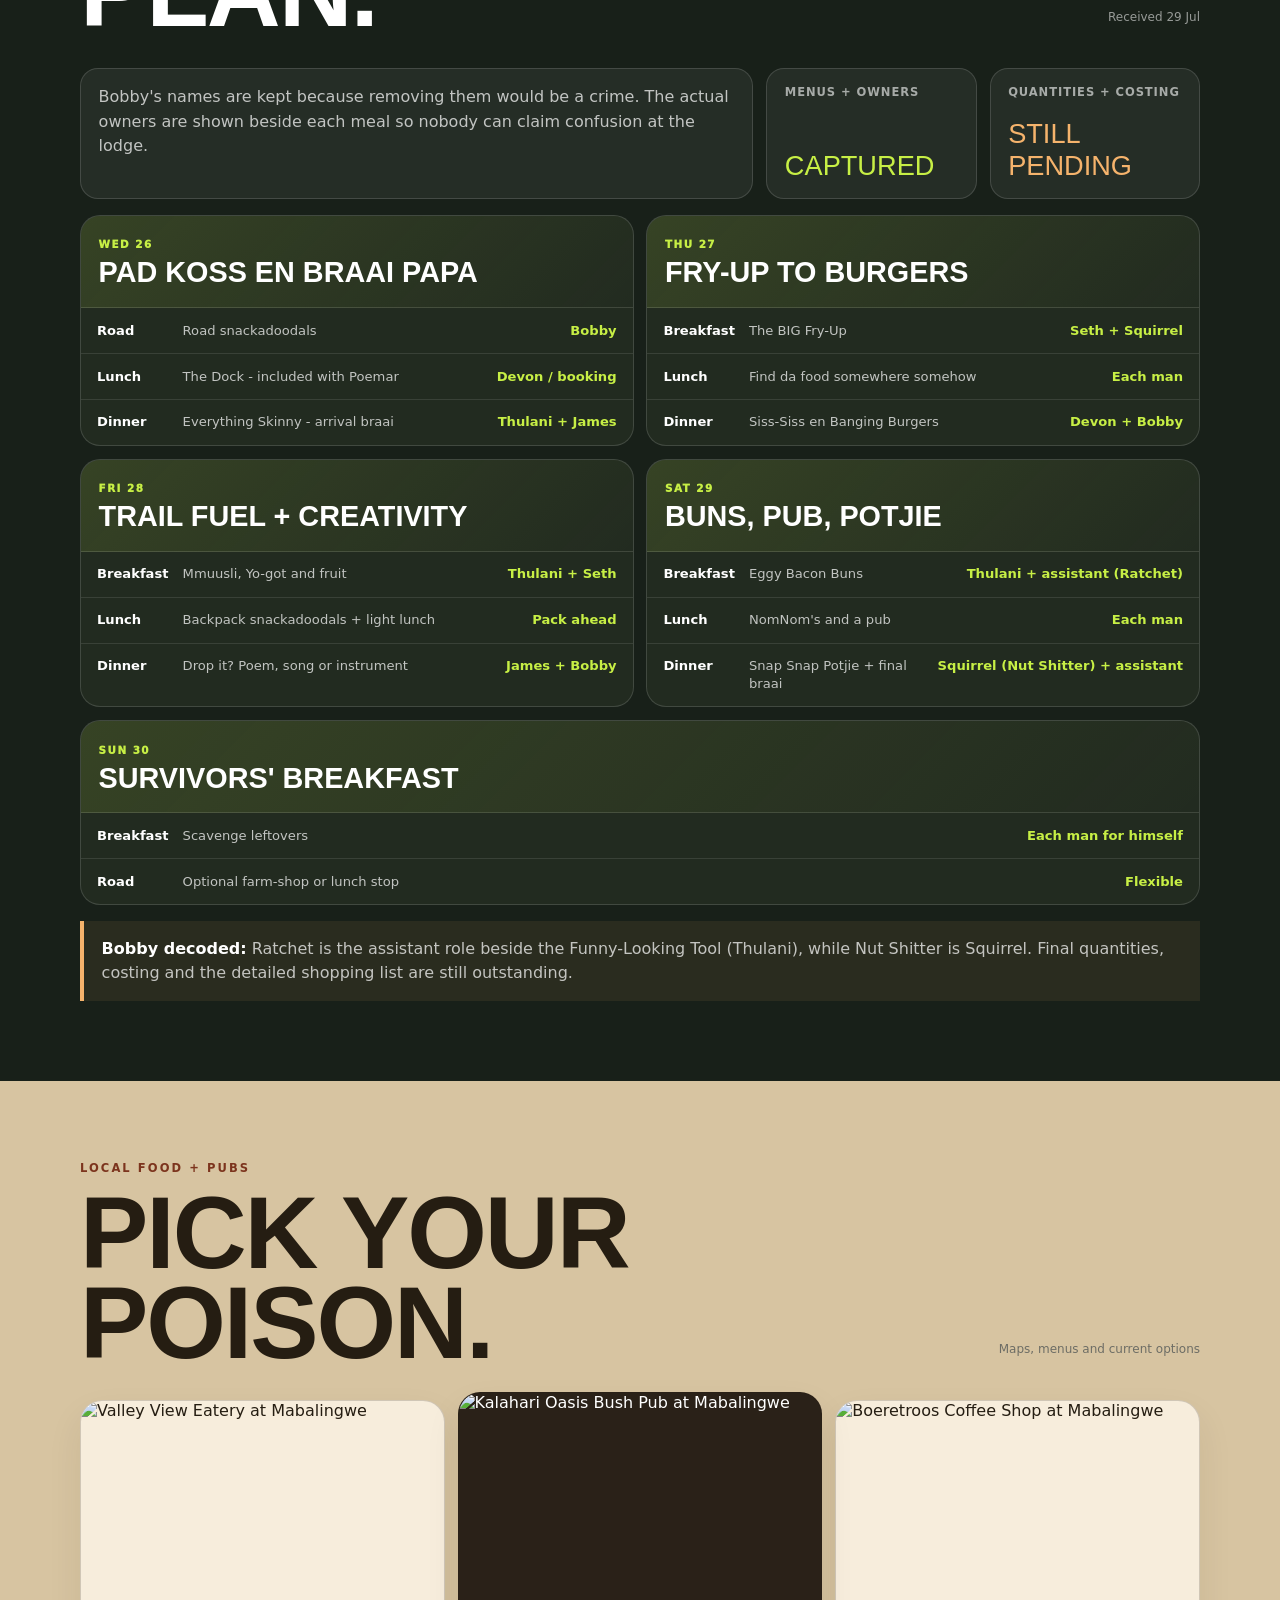
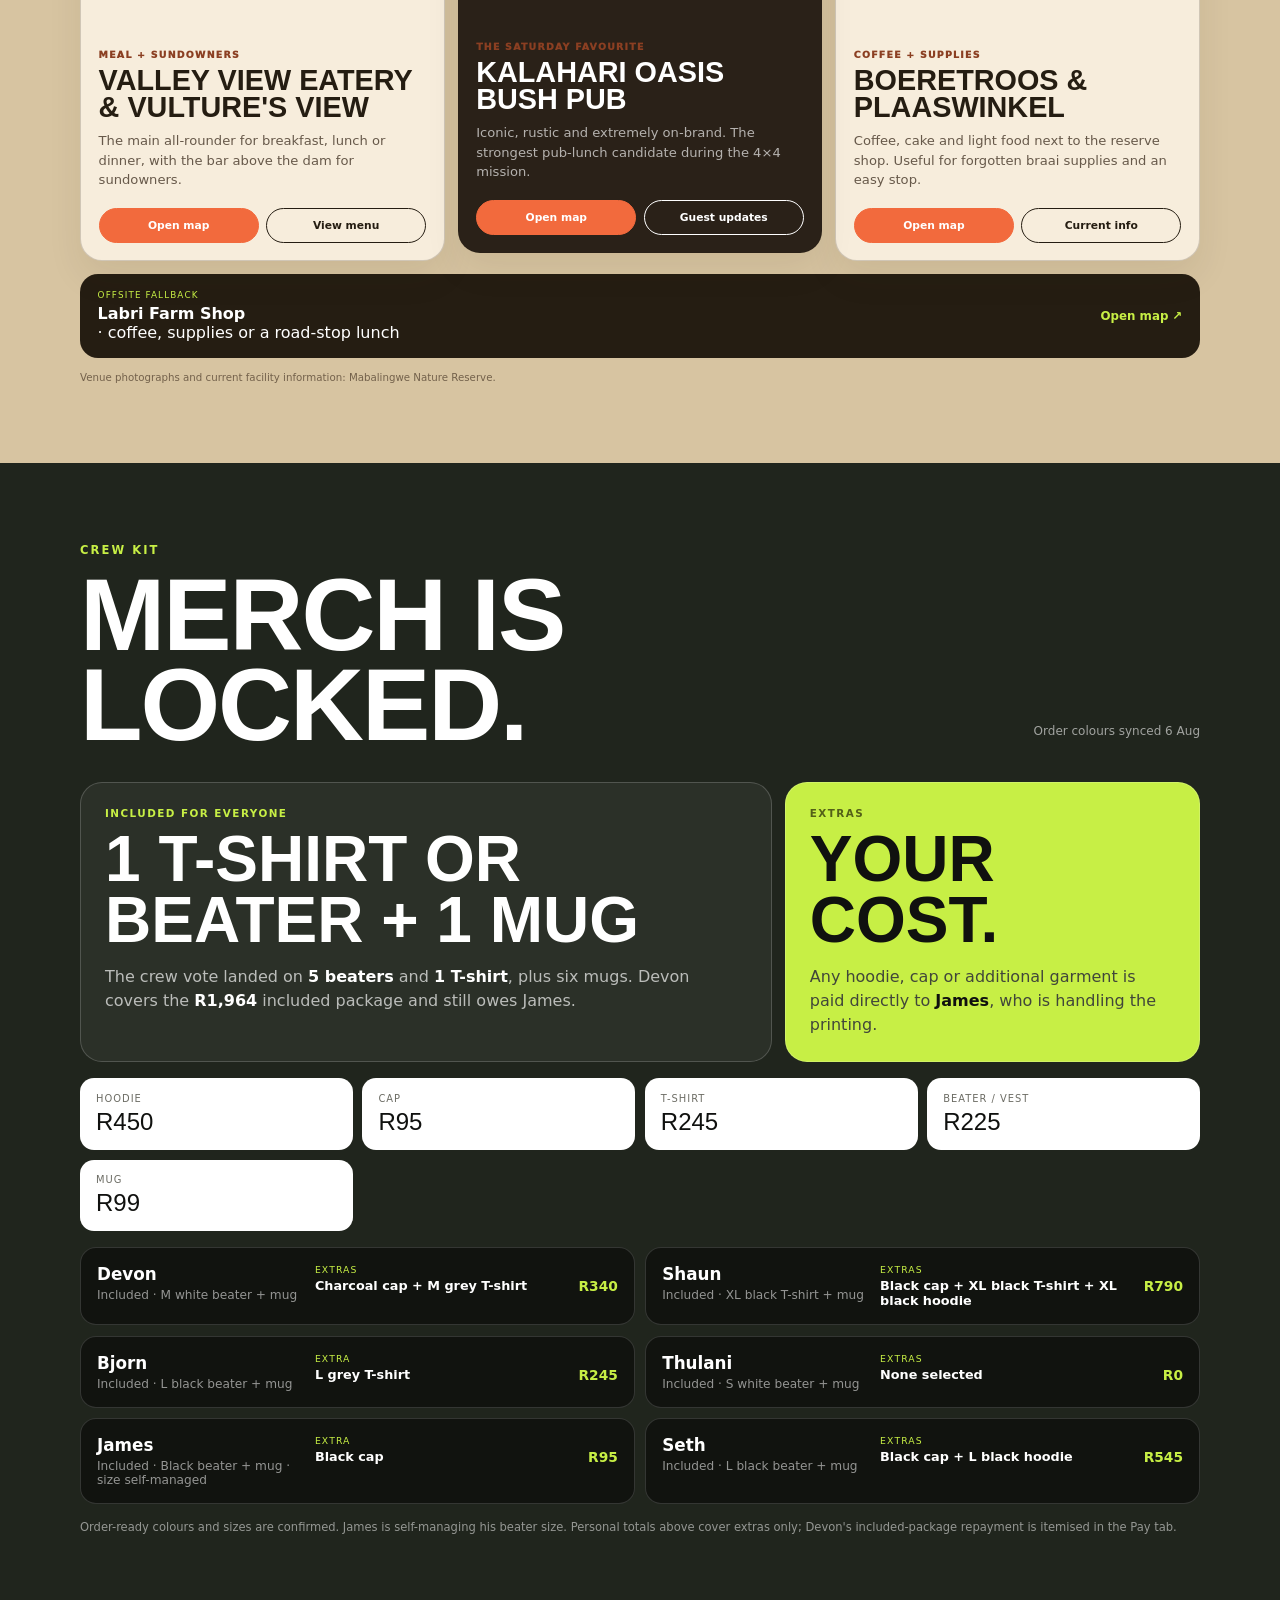
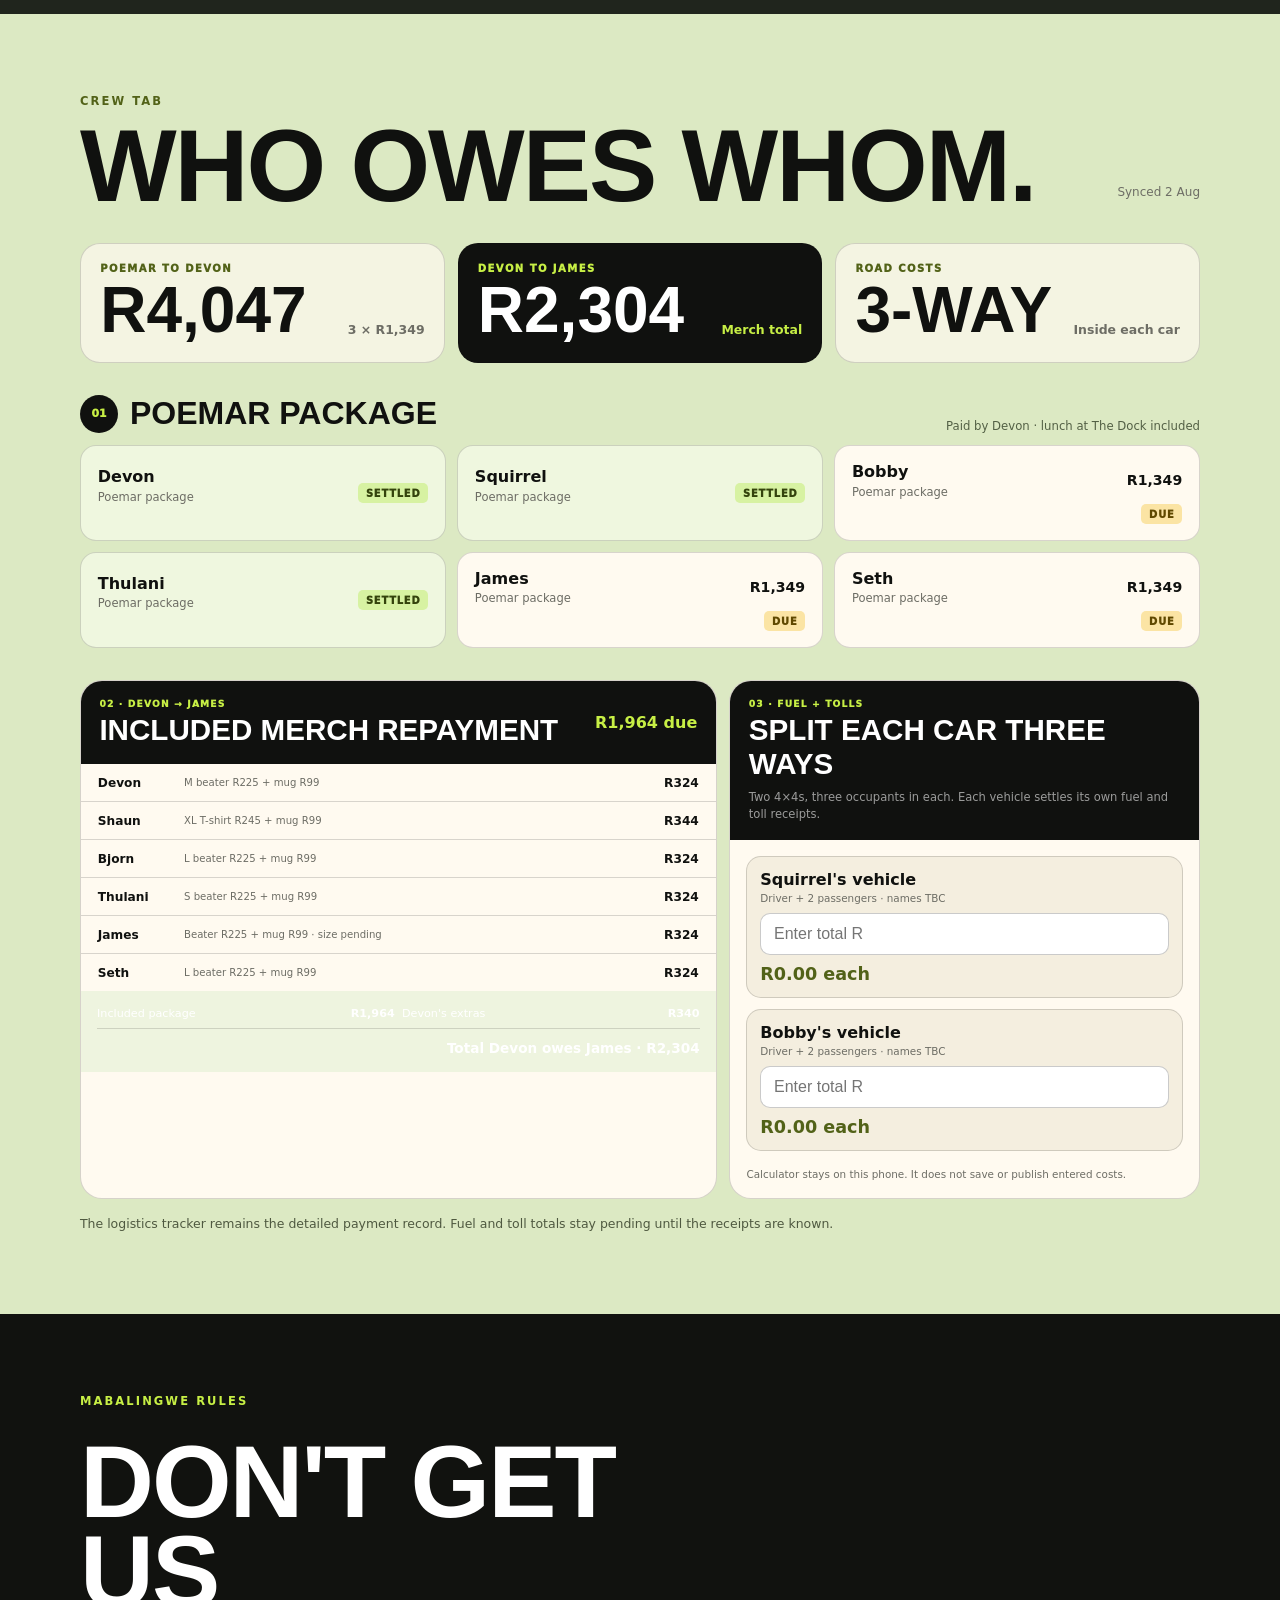
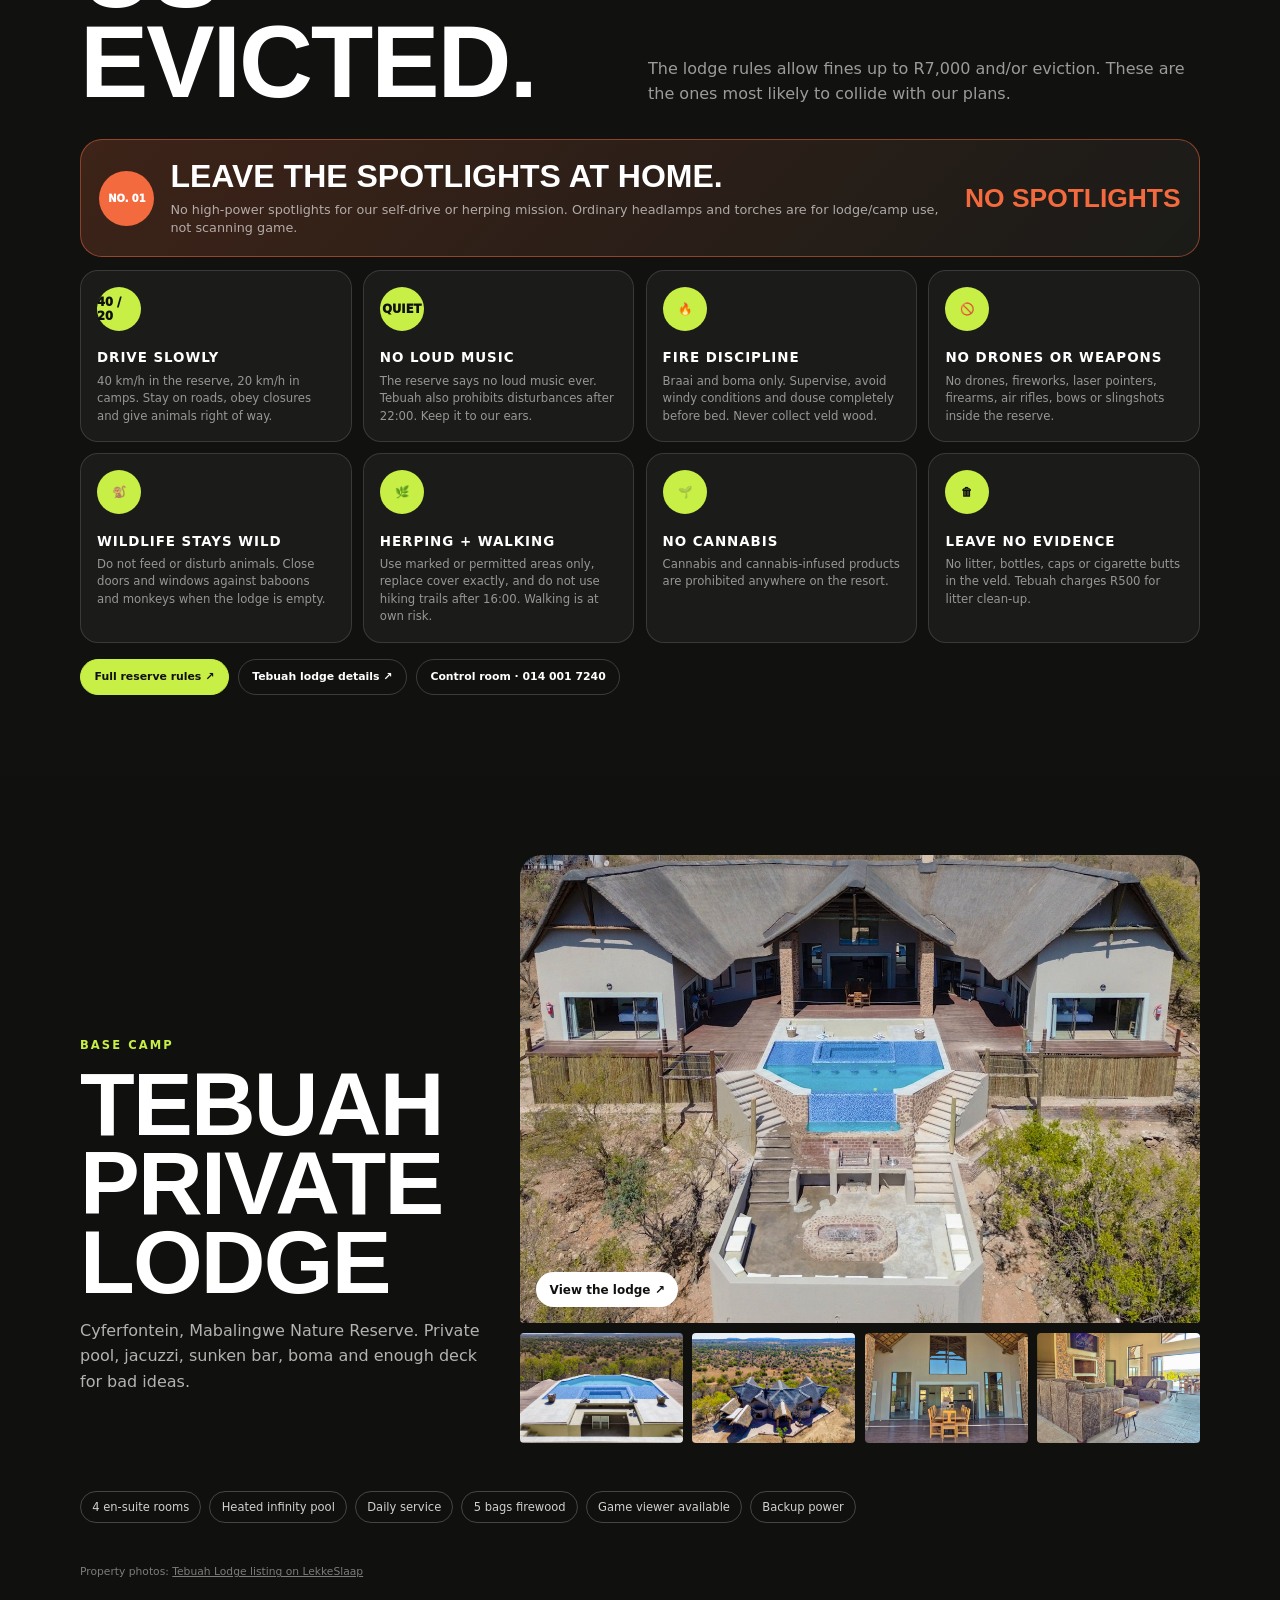
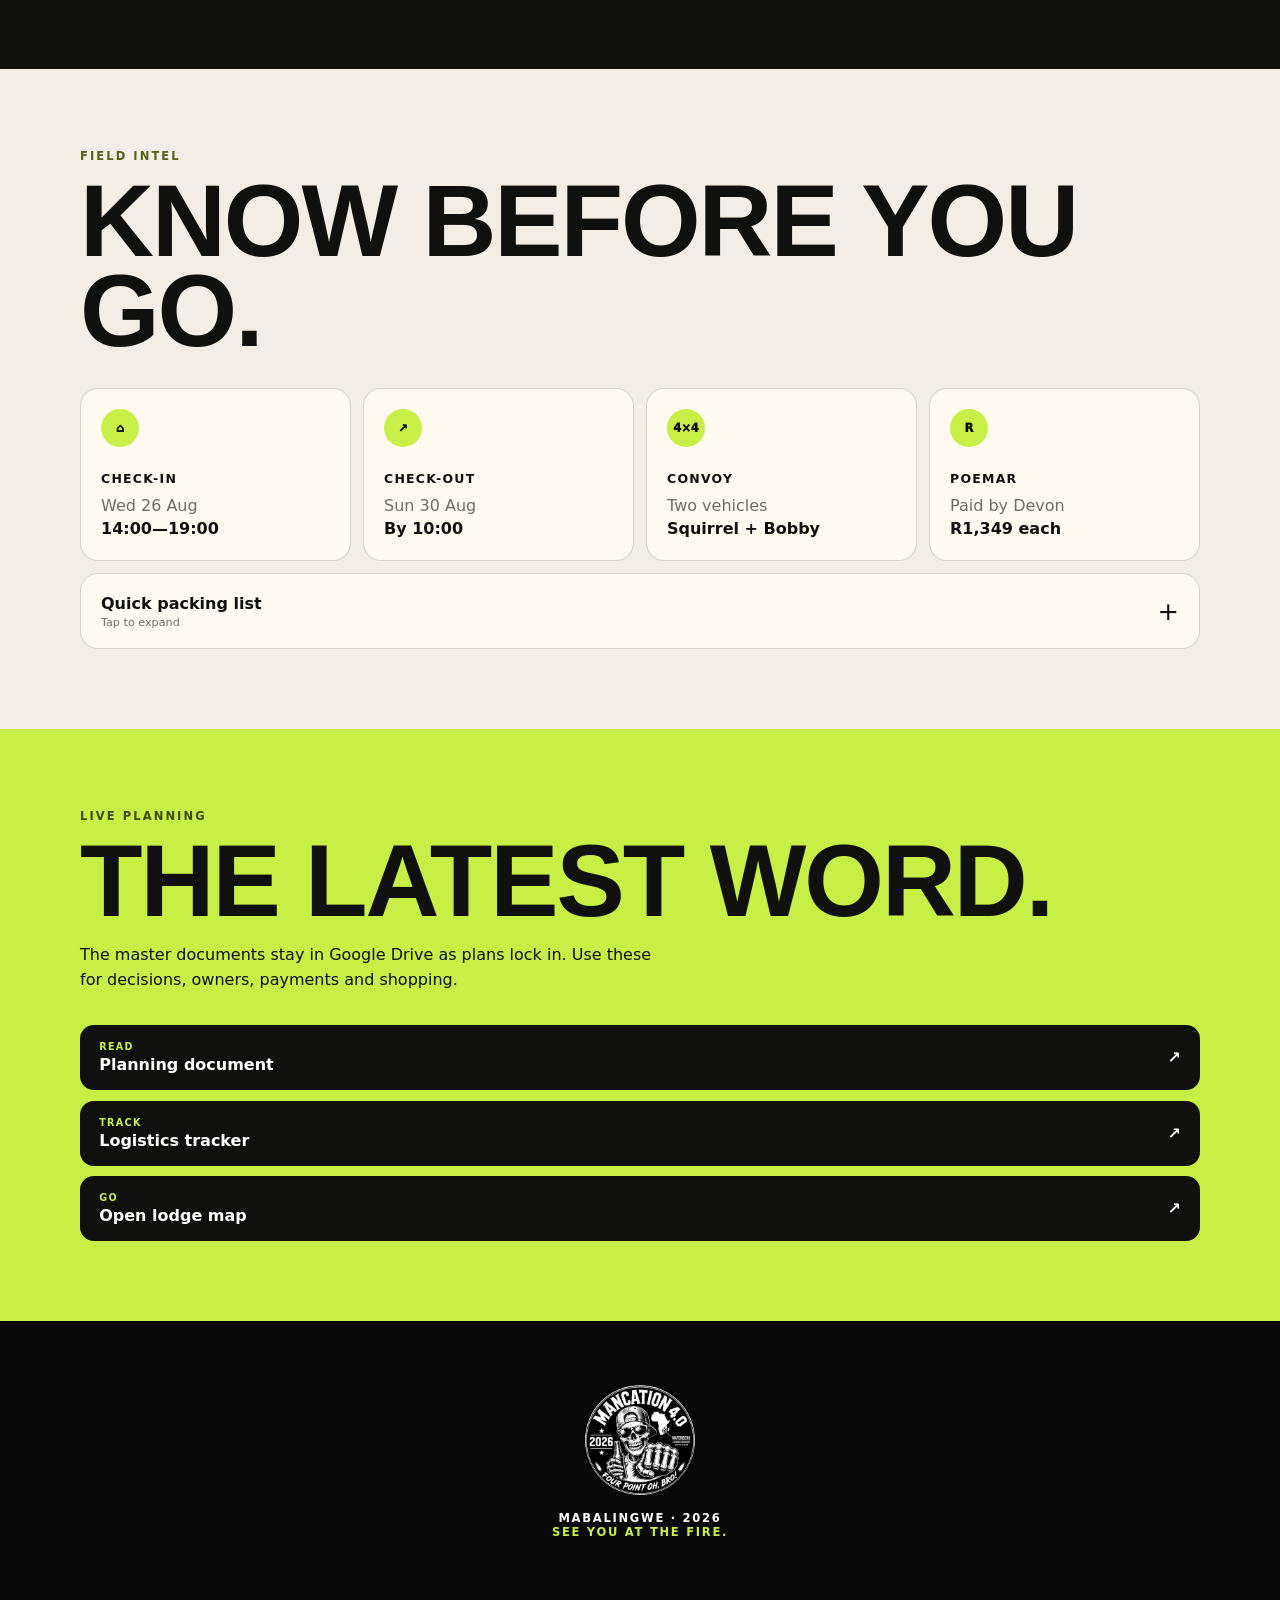
==== commit 016cc7fa: "Publish crew merch colours and sizes" ====
--- a/index.html
+++ b/index.html
@@ -36,7 +36,7 @@
       <p class="hero-tagline">Four point oh, bro!</p>
       <p class="hero-intro">Five days. Six friends. One very questionable level of supervision.</p>
       <div class="hero-actions">
-        <p class="build-badge">LATEST PLAN · UPDATED 2 AUG</p>
+        <p class="build-badge">LATEST PLAN · UPDATED 6 AUG</p>
         <div class="scene-switcher" aria-label="Choose hero atmosphere">
           <button type="button" data-scene-control="day" aria-pressed="true">Day</button>
           <button type="button" data-scene-control="sunset" aria-pressed="false">Sundown</button>
@@ -243,7 +243,7 @@
           <p class="eyebrow">CREW KIT</p>
           <h2 id="merch-title">Merch is locked.</h2>
         </div>
-        <p class="updated">Polls synced 26 Jul</p>
+        <p class="updated">Order colours synced 6 Aug</p>
       </div>
       <div class="merch-summary">
         <div>
@@ -265,14 +265,14 @@
         <span><small>Mug</small>R99</span>
       </div>
       <div class="crew-merch" aria-label="Crew merch selections">
-        <article><div><h3>Devon</h3><p>M · Beater + mug</p></div><div><small>Extras</small><b>Cap + T-shirt</b><strong>R340</strong></div></article>
-        <article><div><h3>Shaun</h3><p>XL · T-shirt + mug</p></div><div><small>Extras</small><b>Cap + T-shirt + hoodie</b><strong>R790</strong></div></article>
-        <article><div><h3>Bjorn</h3><p>L · Beater + mug</p></div><div><small>Extra</small><b>T-shirt</b><strong>R245</strong></div></article>
-        <article><div><h3>Thulani</h3><p>S · Beater + mug</p></div><div><small>Extras</small><b>None selected</b><strong>R0</strong></div></article>
-        <article><div><h3>James</h3><p>Size pending · Beater + mug</p></div><div><small>Extra</small><b>Cap</b><strong>R95</strong></div></article>
-        <article><div><h3>Seth</h3><p>L · Beater + mug</p></div><div><small>Extras</small><b>Cap + hoodie</b><strong>R545</strong></div></article>
-      </div>
-      <p class="merch-note">Colour options will follow from James. Personal totals above cover extras only; Devon's included-package repayment is itemised in the Pay tab.</p>
+        <article><div><h3>Devon</h3><p>Included · M white beater + mug</p></div><div><small>Extras</small><b>Charcoal cap + M grey T-shirt</b><strong>R340</strong></div></article>
+        <article><div><h3>Shaun</h3><p>Included · XL black T-shirt + mug</p></div><div><small>Extras</small><b>Black cap + XL black T-shirt + XL black hoodie</b><strong>R790</strong></div></article>
+        <article><div><h3>Bjorn</h3><p>Included · L black beater + mug</p></div><div><small>Extra</small><b>L grey T-shirt</b><strong>R245</strong></div></article>
+        <article><div><h3>Thulani</h3><p>Included · S white beater + mug</p></div><div><small>Extras</small><b>None selected</b><strong>R0</strong></div></article>
+        <article><div><h3>James</h3><p>Included · Black beater + mug · size self-managed</p></div><div><small>Extra</small><b>Black cap</b><strong>R95</strong></div></article>
+        <article><div><h3>Seth</h3><p>Included · L black beater + mug</p></div><div><small>Extras</small><b>Black cap + L black hoodie</b><strong>R545</strong></div></article>
+      </div>
+      <p class="merch-note">Order-ready colours and sizes are confirmed. James is self-managing his beater size. Personal totals above cover extras only; Devon's included-package repayment is itemised in the Pay tab.</p>
     </section>
 
     <section class="payments section" id="payments" aria-labelledby="payments-title">
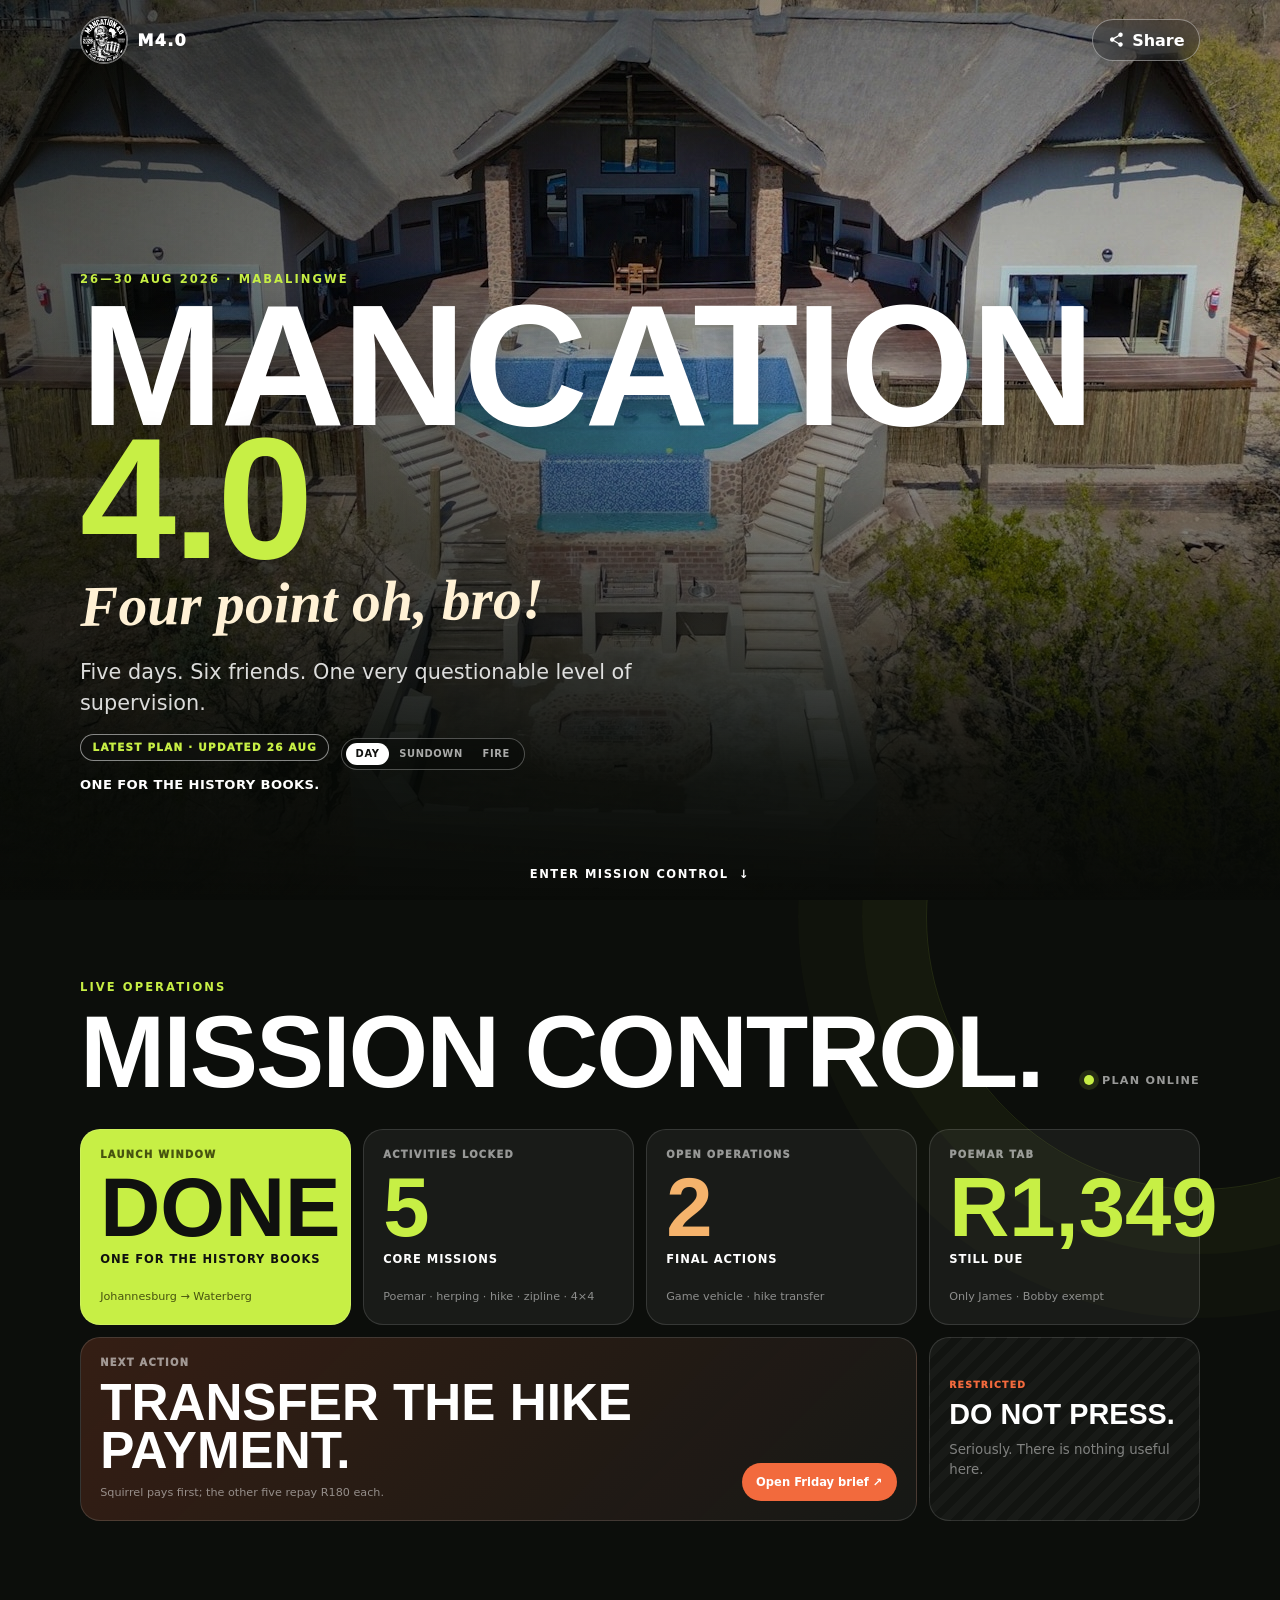
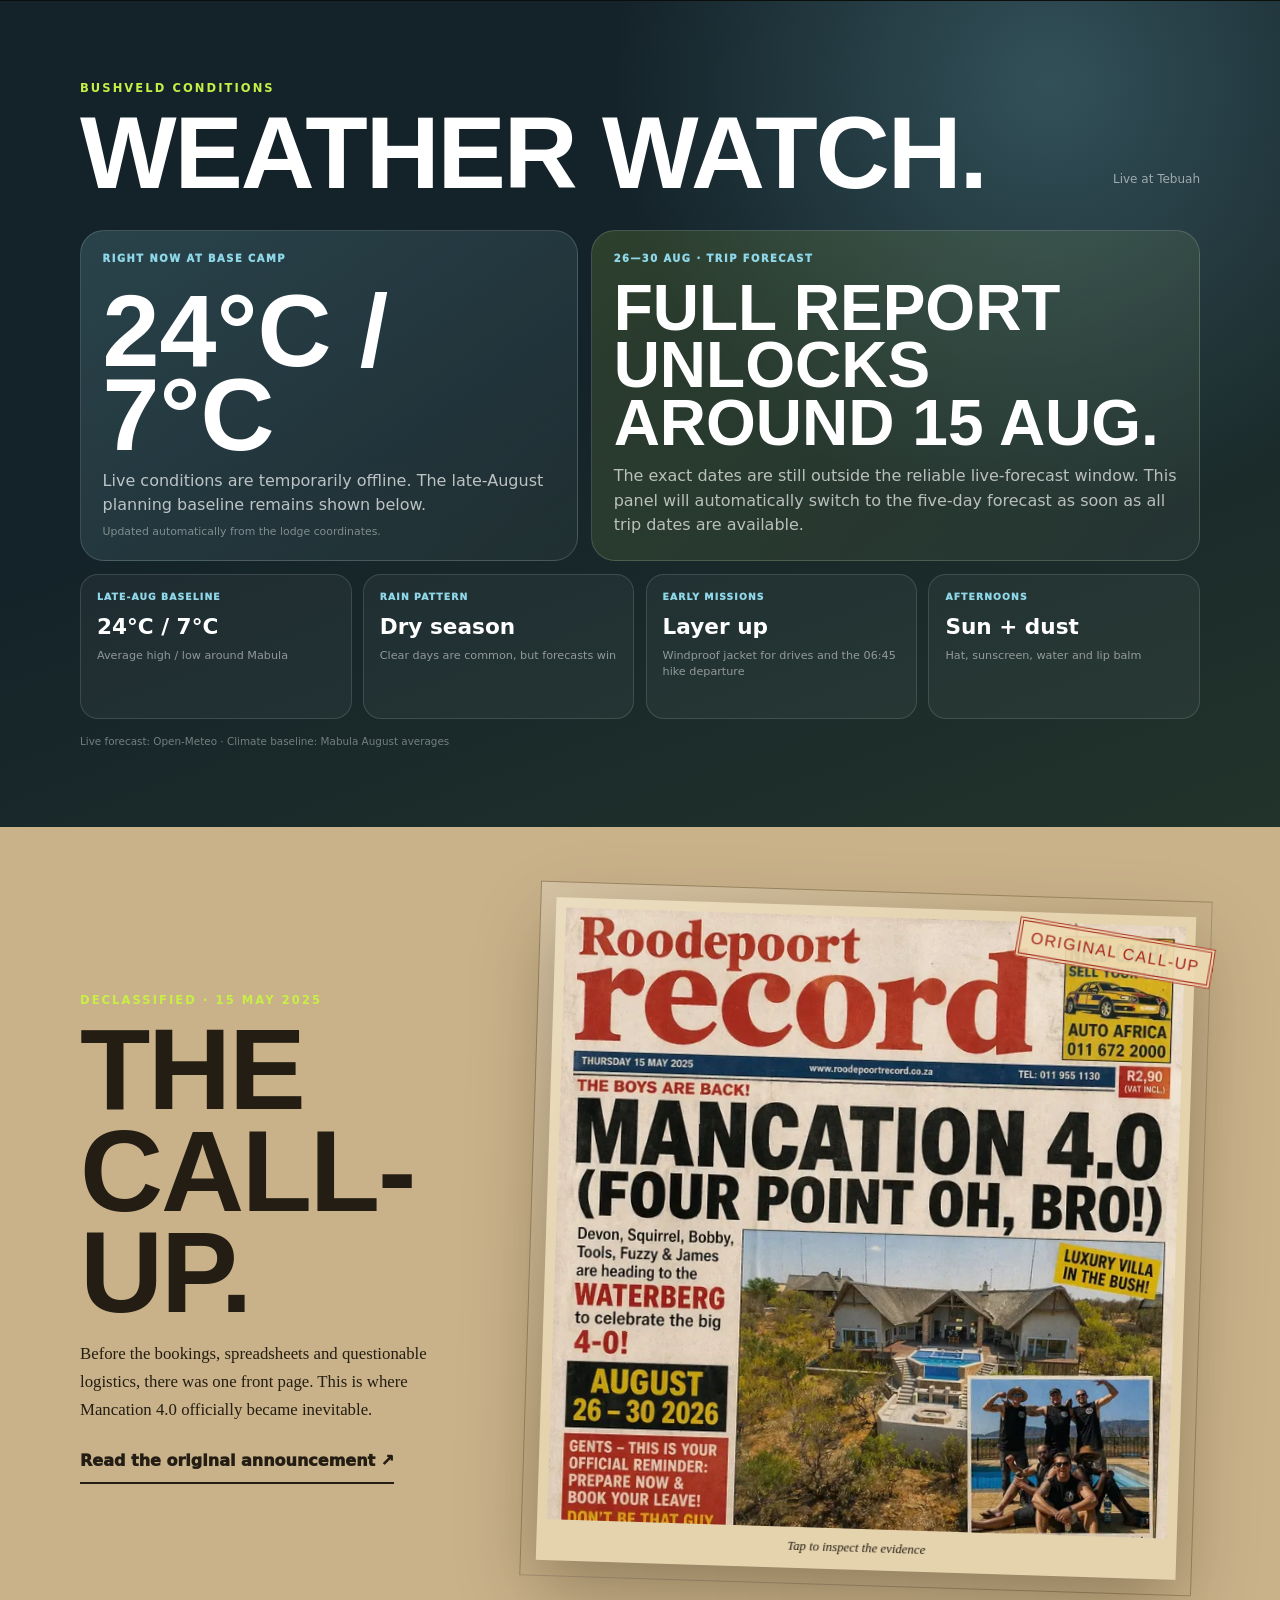
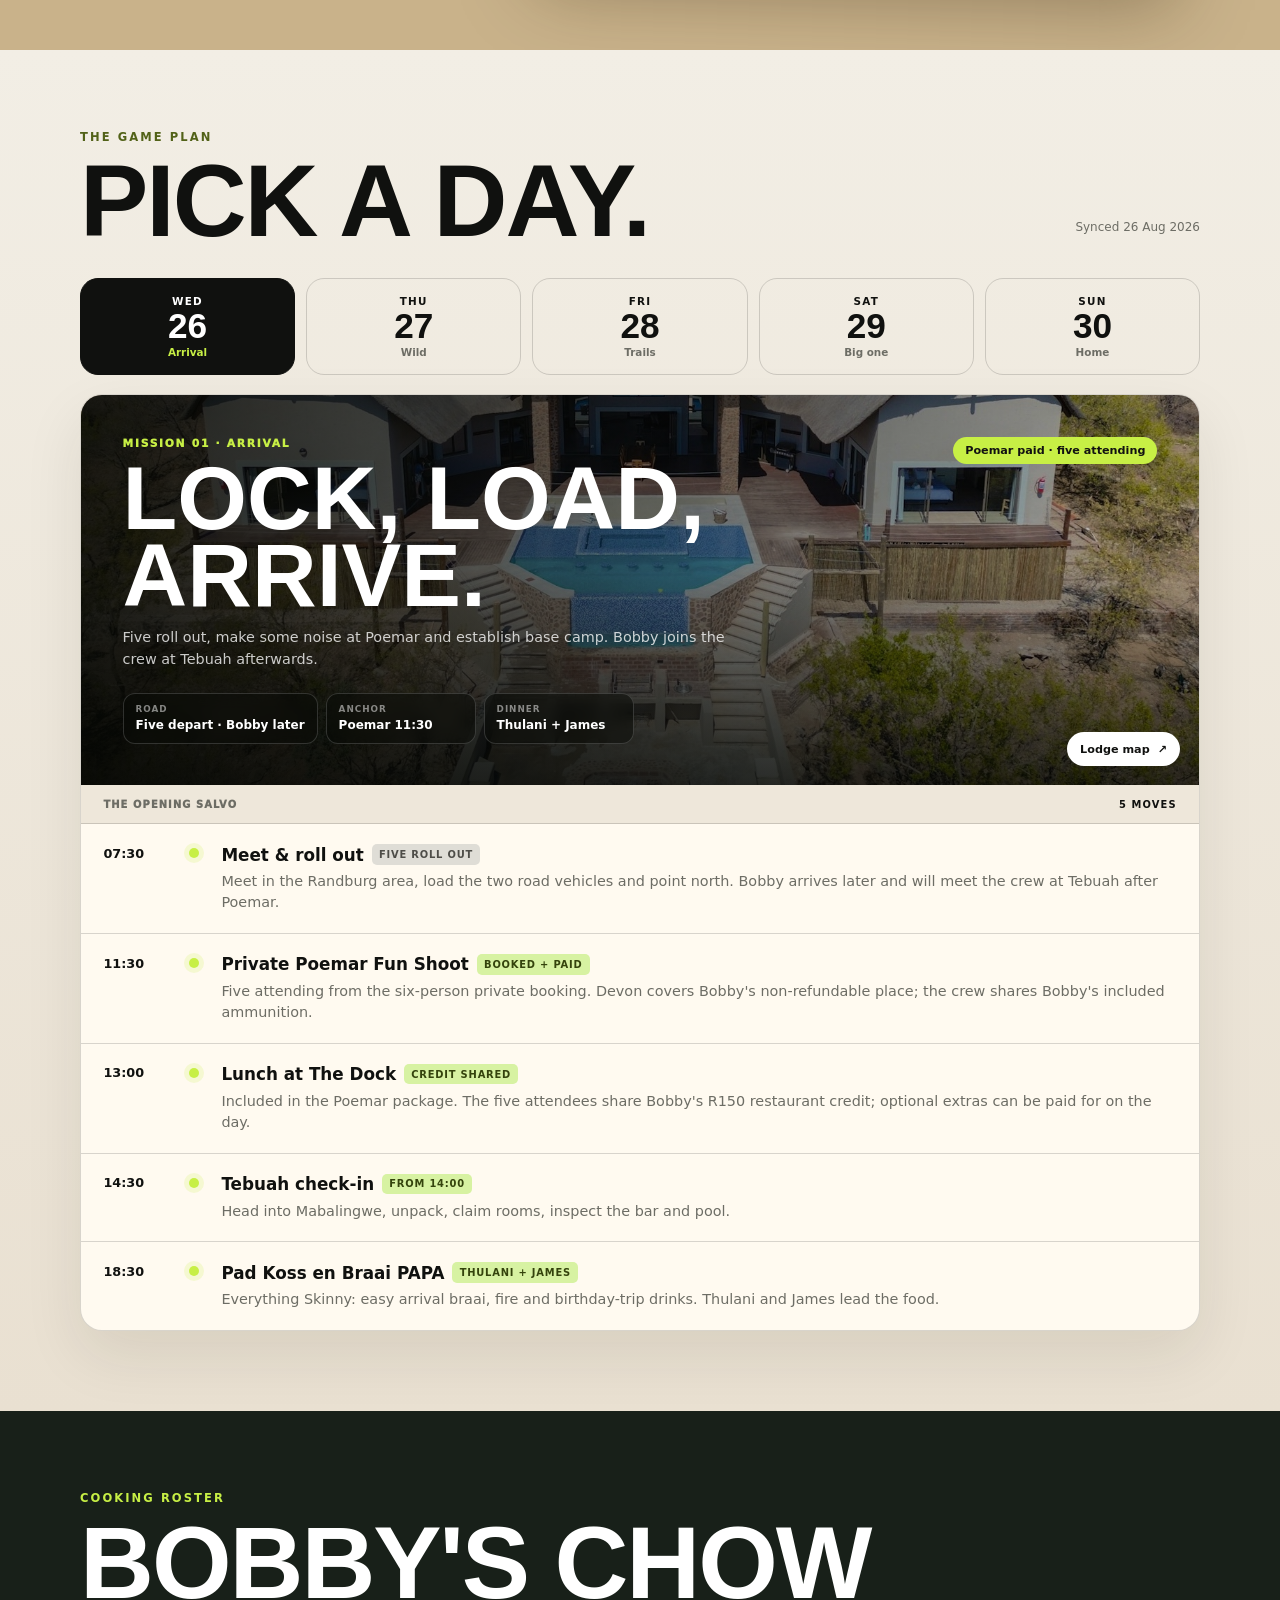
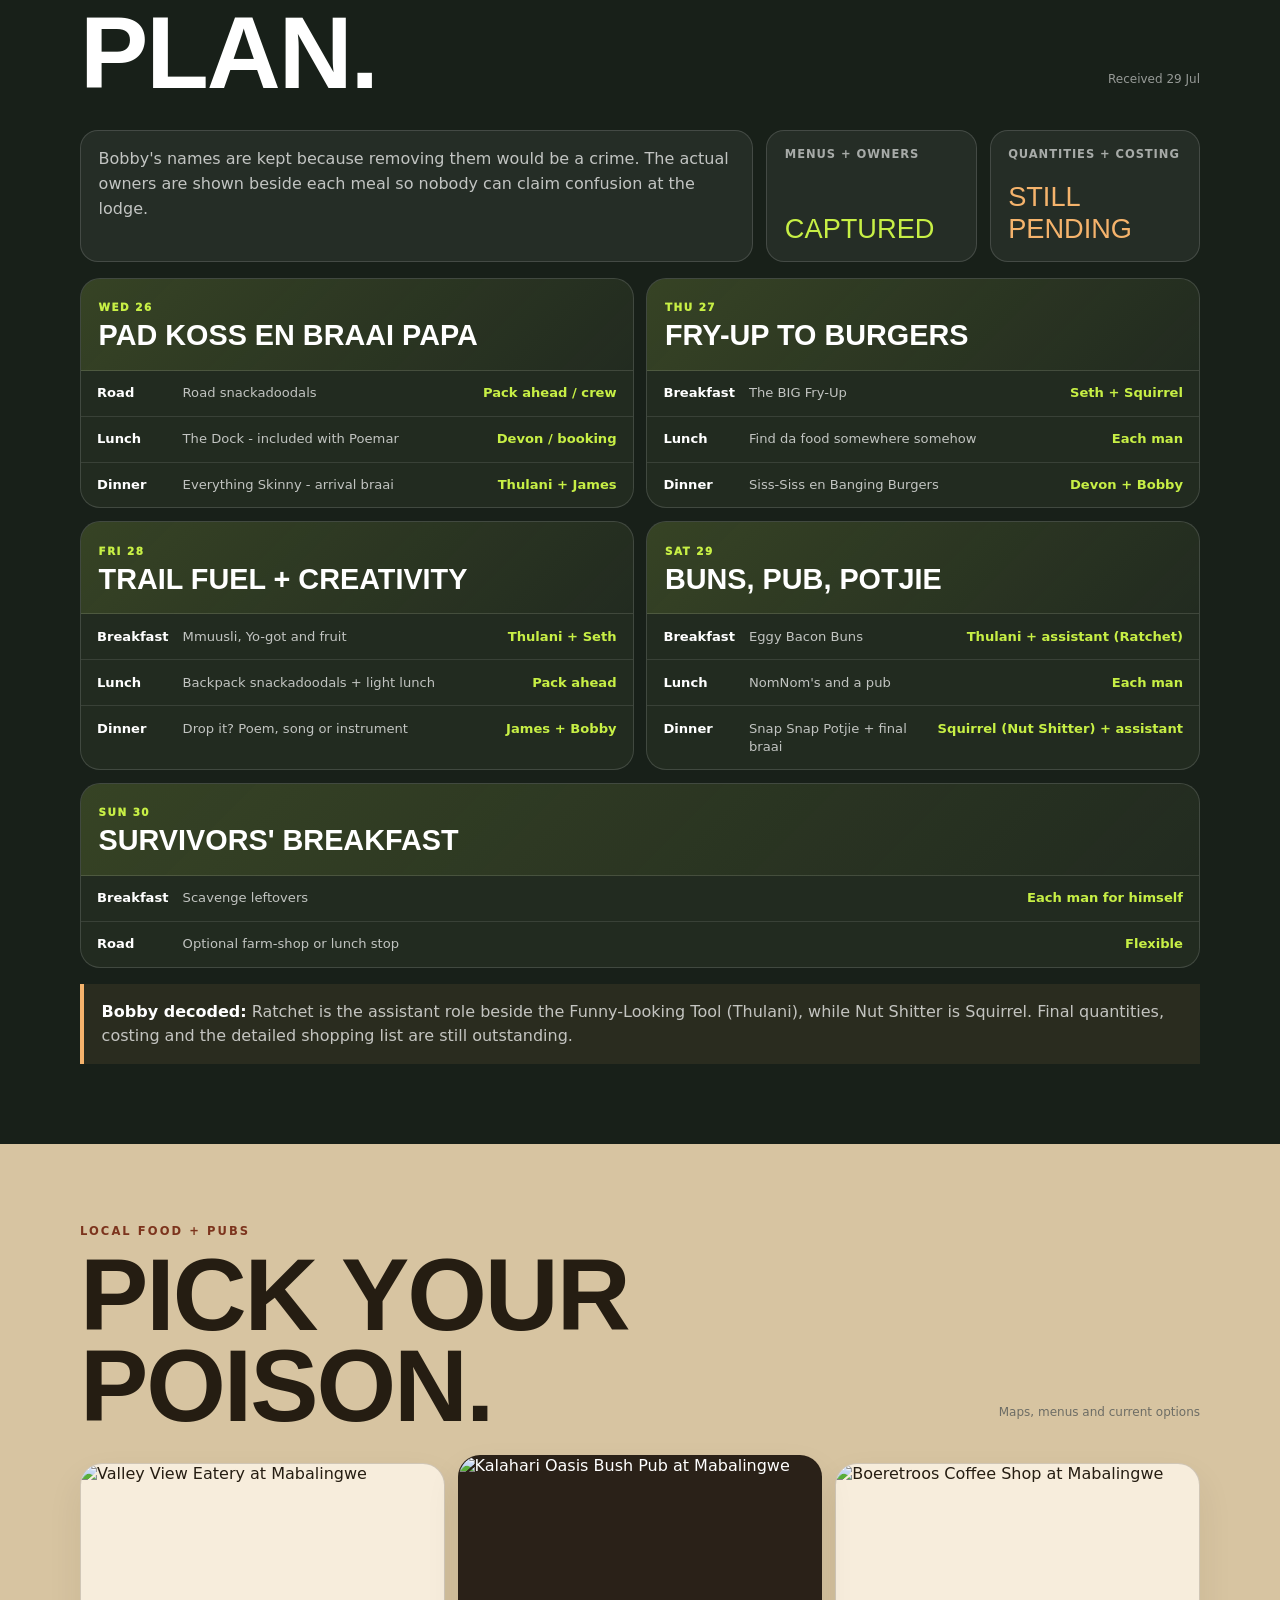
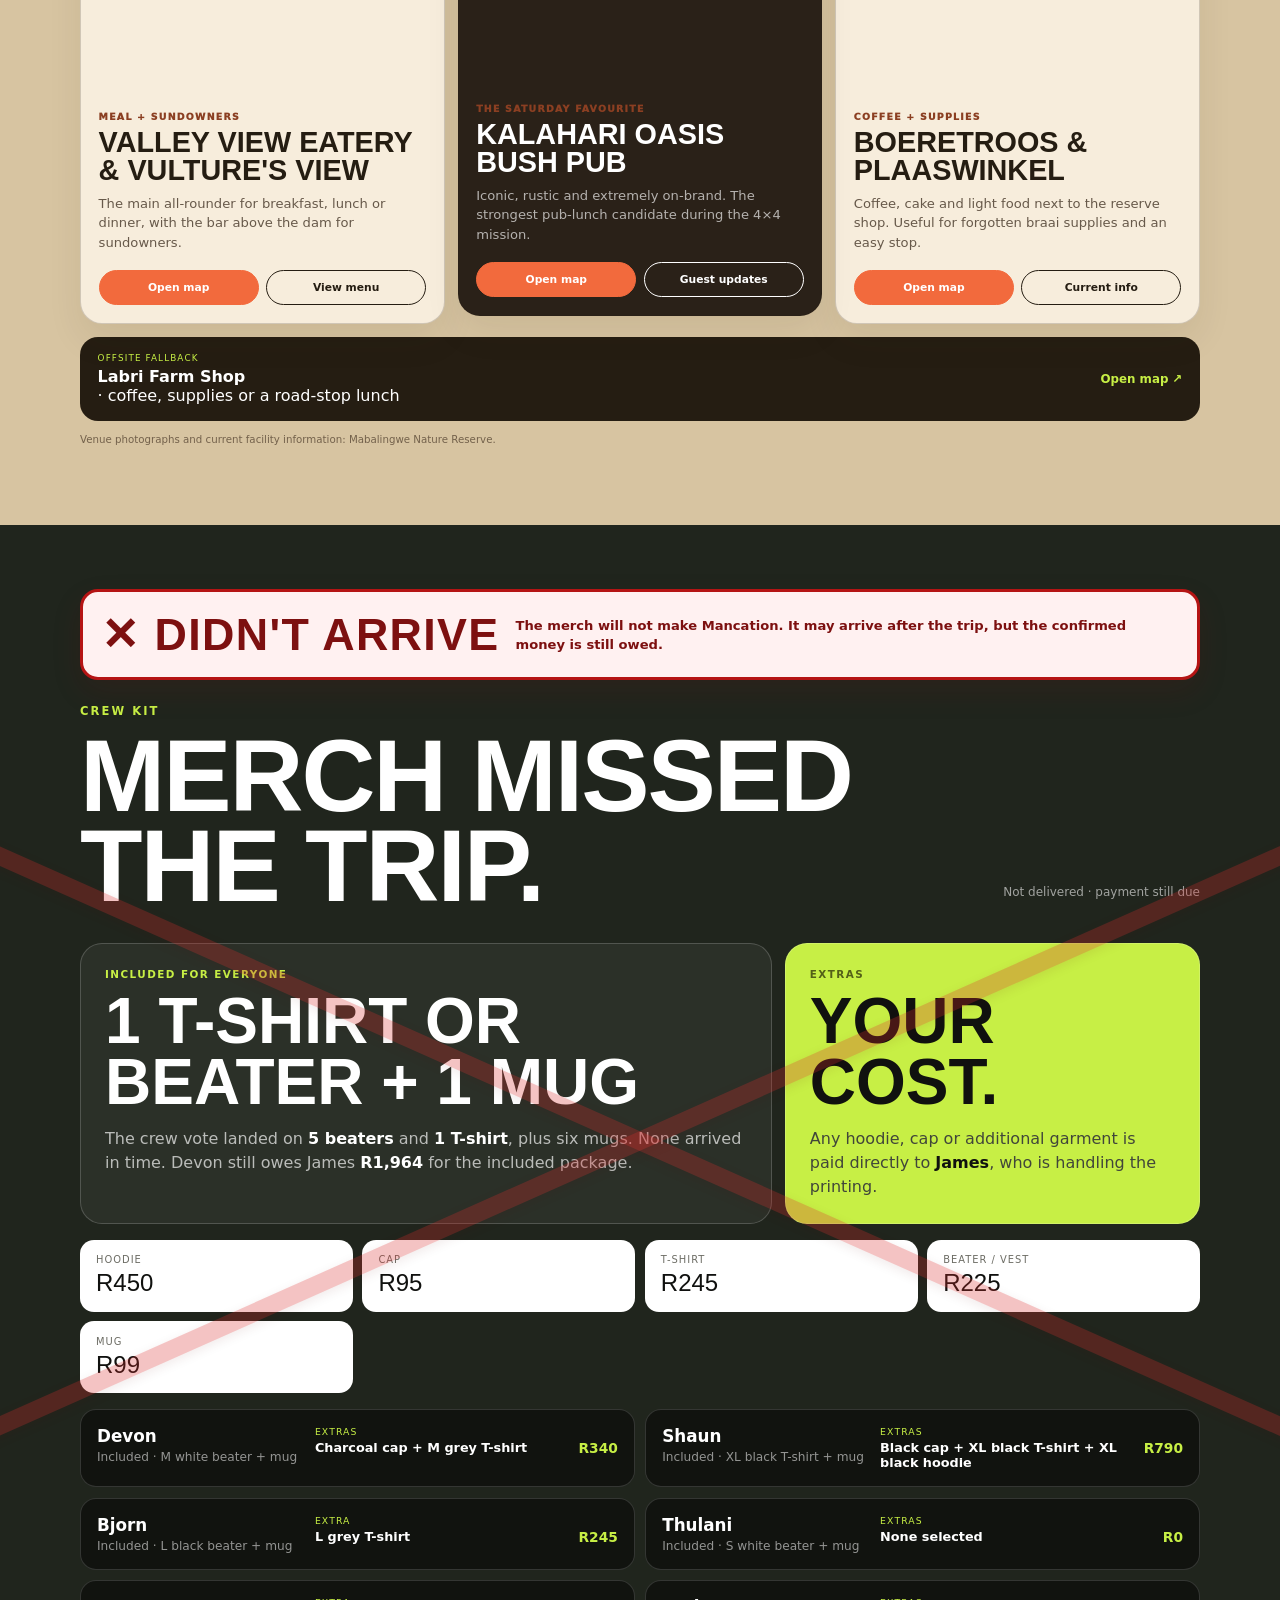
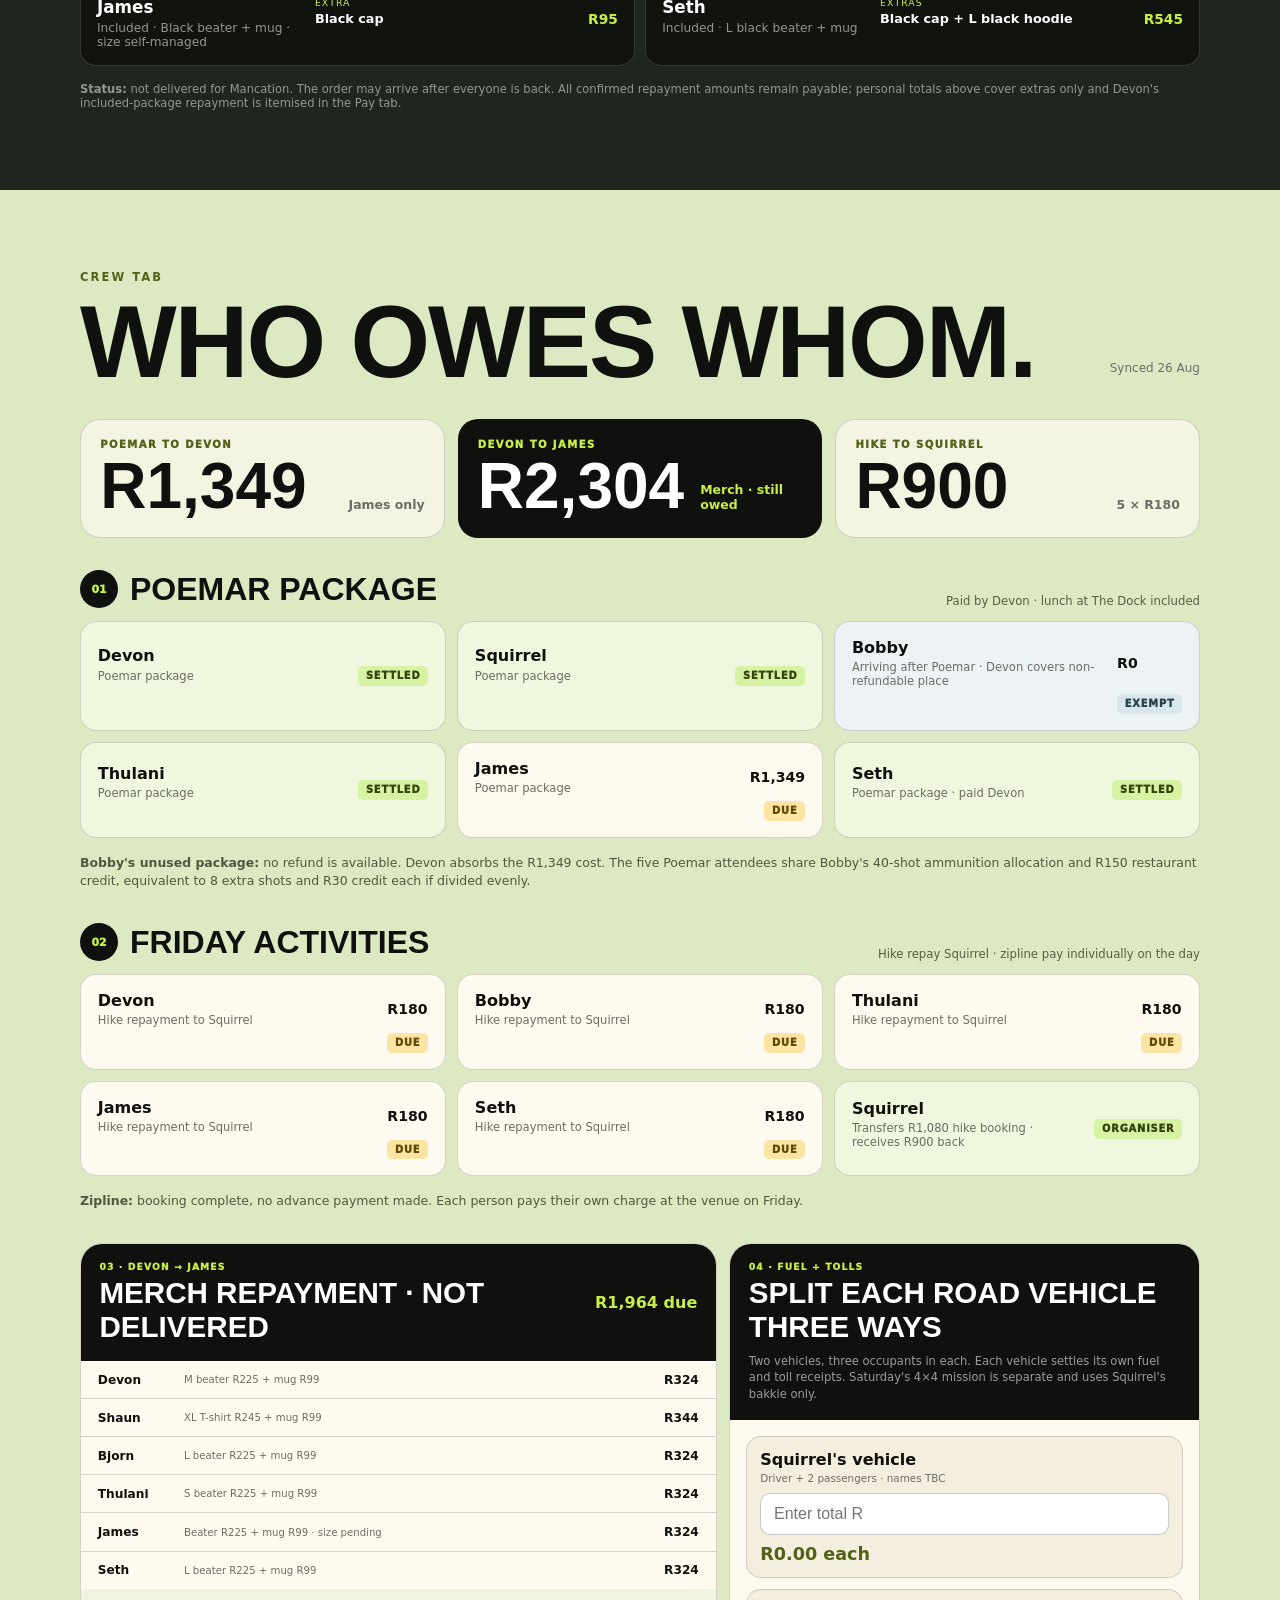
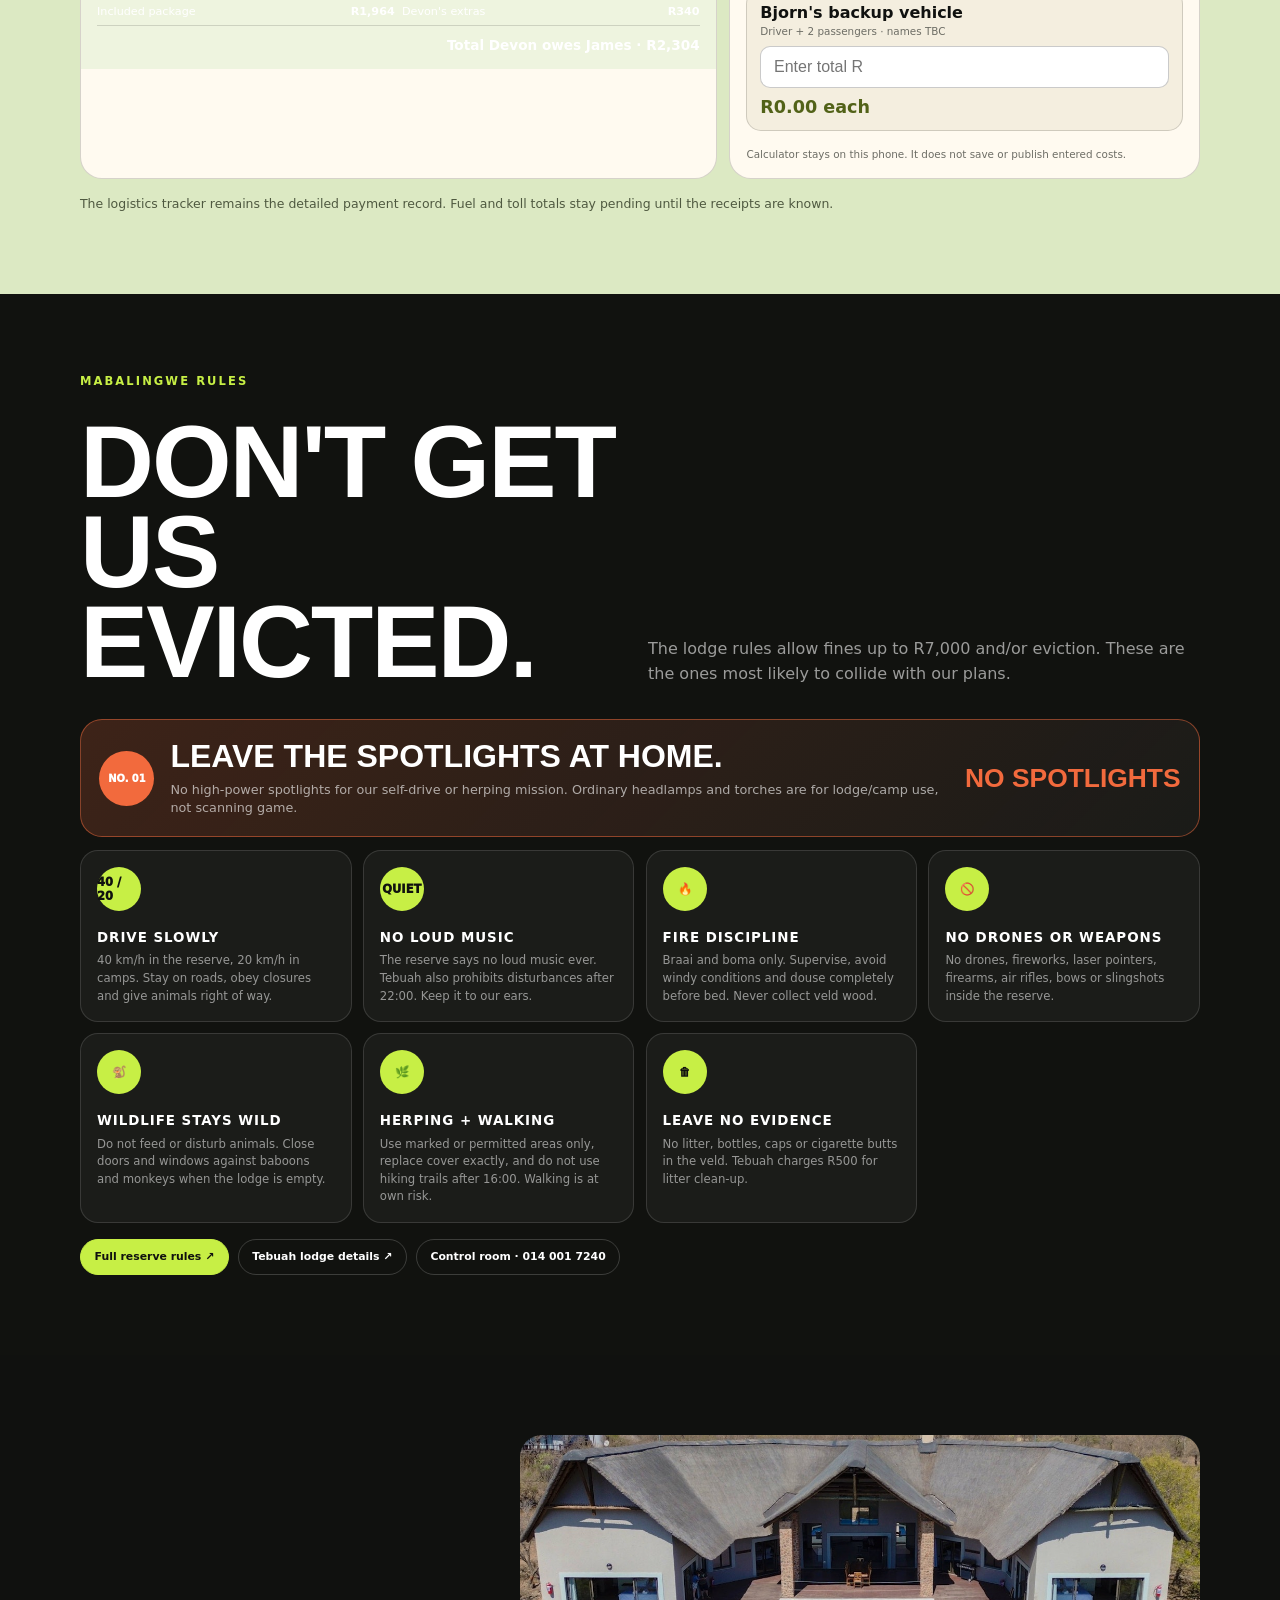
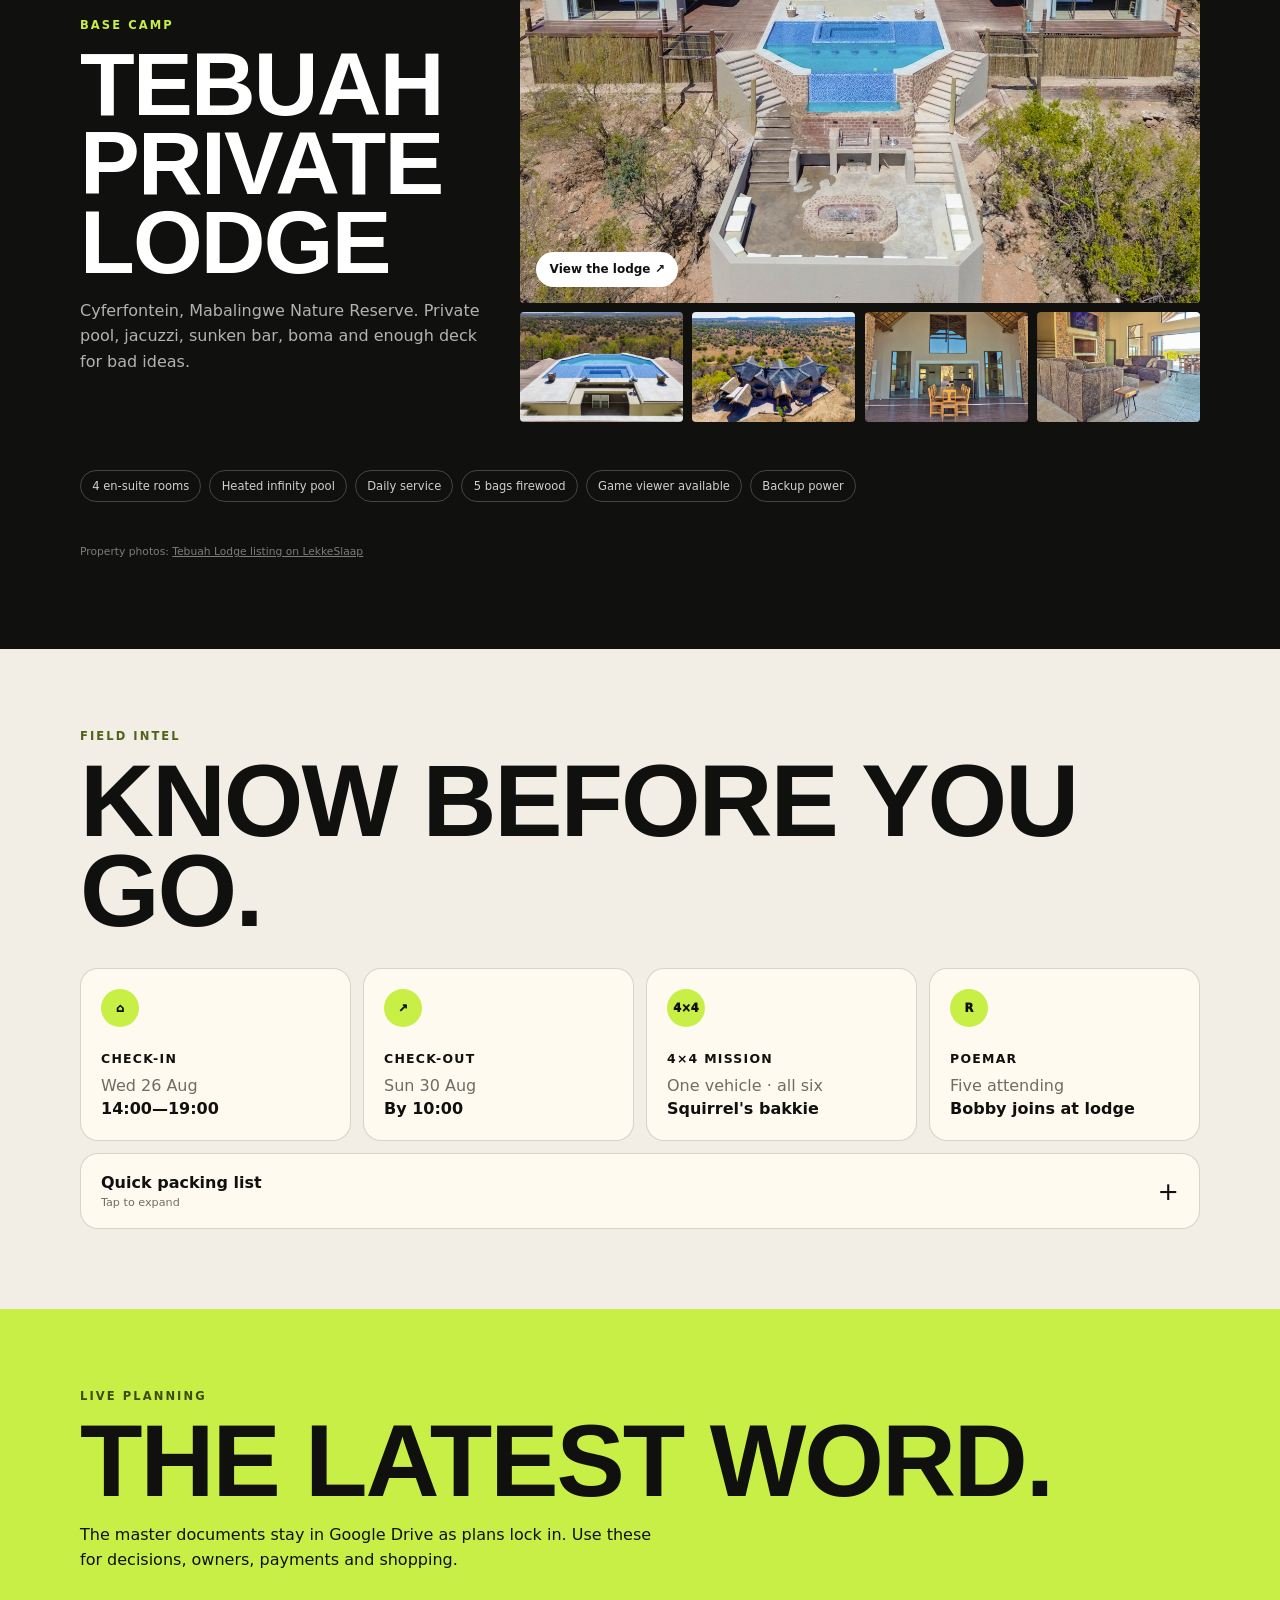
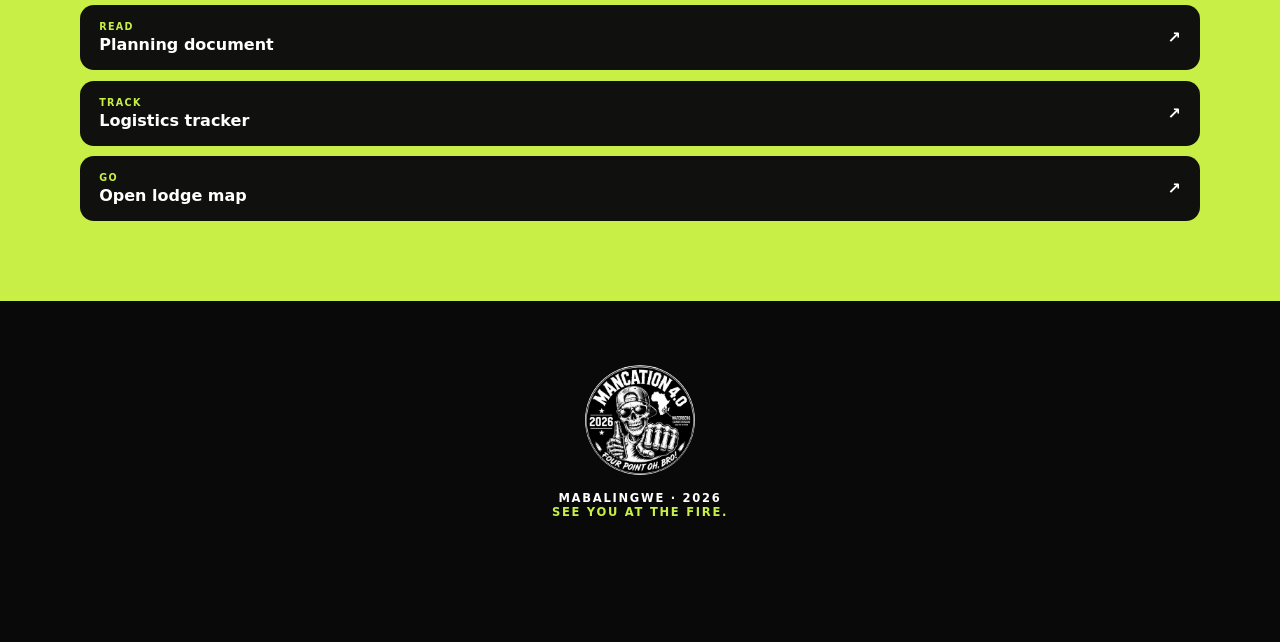
==== commit f91956b1: "Finalise Mancation operational updates" ====
--- a/index.html
+++ b/index.html
@@ -36,7 +36,7 @@
       <p class="hero-tagline">Four point oh, bro!</p>
       <p class="hero-intro">Five days. Six friends. One very questionable level of supervision.</p>
       <div class="hero-actions">
-        <p class="build-badge">LATEST PLAN · UPDATED 6 AUG</p>
+        <p class="build-badge">LATEST PLAN · UPDATED 26 AUG</p>
         <div class="scene-switcher" aria-label="Choose hero atmosphere">
           <button type="button" data-scene-control="day" aria-pressed="true">Day</button>
           <button type="button" data-scene-control="sunset" aria-pressed="false">Sundown</button>
@@ -66,27 +66,27 @@
         </article>
         <article class="control-card">
           <p>Activities locked</p>
-          <strong>4</strong>
+          <strong>5</strong>
           <span>core missions</span>
-          <small>Poemar · herping · drives · 4×4</small>
+          <small>Poemar · herping · hike · zipline · 4×4</small>
         </article>
         <article class="control-card control-open">
           <p>Open operations</p>
-          <strong>3</strong>
-          <span>need a final lock</span>
-          <small>Game vehicle · Bateleur · zipline</small>
+          <strong>2</strong>
+          <span>final actions</span>
+          <small>Game vehicle · hike transfer</small>
         </article>
         <article class="control-card">
           <p>Poemar tab</p>
-          <strong>3/6</strong>
-          <span>settled</span>
-          <small>R4,047 still due</small>
+          <strong>R1,349</strong>
+          <span>still due</span>
+          <small>Only James · Bobby exempt</small>
         </article>
         <article class="control-card control-next">
           <div>
             <p>Next action</p>
-            <strong>Lock the zipline slot.</strong>
-            <small>Then close Bateleur access and payment with Wouter.</small>
+            <strong>Transfer the hike payment.</strong>
+            <small>Squirrel pays first; the other five repay R180 each.</small>
           </div>
           <a href="#schedule">Open Friday brief <span aria-hidden="true">↗</span></a>
         </article>
@@ -152,7 +152,7 @@
           <p class="eyebrow dark">THE GAME PLAN</p>
           <h2 id="schedule-title">Pick a day.</h2>
         </div>
-        <p class="updated">Synced 2 Aug 2026</p>
+        <p class="updated">Synced 26 Aug 2026</p>
       </div>
       <div class="day-tabs" role="tablist" aria-label="Trip days">
         <button role="tab" aria-selected="true" aria-controls="day-panel" data-day="0"><span>WED</span><b>26</b><small>Arrival</small></button>
@@ -180,7 +180,7 @@
       <div class="meal-days">
         <article>
           <header><span>WED 26</span><h3>Pad Koss en Braai PAPA</h3></header>
-          <p><b>Road</b> Road snackadoodals <span>Bobby</span></p>
+          <p><b>Road</b> Road snackadoodals <span>Pack ahead / crew</span></p>
           <p><b>Lunch</b> The Dock - included with Poemar <span>Devon / booking</span></p>
           <p><b>Dinner</b> Everything Skinny - arrival braai <span>Thulani + James</span></p>
         </article>
@@ -237,19 +237,20 @@
       <p class="venue-credit">Venue photographs and current facility information: Mabalingwe Nature Reserve.</p>
     </section>
 
-    <section class="merch section" id="merch" aria-labelledby="merch-title">
+    <section class="merch merch-cancelled section" id="merch" aria-labelledby="merch-title">
+      <div class="merch-cancelled-banner" role="status"><strong>✕ DIDN'T ARRIVE</strong><span>The merch will not make Mancation. It may arrive after the trip, but the confirmed money is still owed.</span></div>
       <div class="section-heading merch-heading">
         <div>
           <p class="eyebrow">CREW KIT</p>
-          <h2 id="merch-title">Merch is locked.</h2>
-        </div>
-        <p class="updated">Order colours synced 6 Aug</p>
+          <h2 id="merch-title">Merch missed the trip.</h2>
+        </div>
+        <p class="updated">Not delivered · payment still due</p>
       </div>
       <div class="merch-summary">
         <div>
           <span class="merch-kicker">INCLUDED FOR EVERYONE</span>
           <strong>1 T-shirt or beater + 1 mug</strong>
-          <p>The crew vote landed on <b>5 beaters</b> and <b>1 T-shirt</b>, plus six mugs. Devon covers the <b>R1,964</b> included package and still owes James.</p>
+          <p>The crew vote landed on <b>5 beaters</b> and <b>1 T-shirt</b>, plus six mugs. None arrived in time. Devon still owes James <b>R1,964</b> for the included package.</p>
         </div>
         <div class="merch-payment">
           <span>EXTRAS</span>
@@ -272,7 +273,7 @@
         <article><div><h3>James</h3><p>Included · Black beater + mug · size self-managed</p></div><div><small>Extra</small><b>Black cap</b><strong>R95</strong></div></article>
         <article><div><h3>Seth</h3><p>Included · L black beater + mug</p></div><div><small>Extras</small><b>Black cap + L black hoodie</b><strong>R545</strong></div></article>
       </div>
-      <p class="merch-note">Order-ready colours and sizes are confirmed. James is self-managing his beater size. Personal totals above cover extras only; Devon's included-package repayment is itemised in the Pay tab.</p>
+      <p class="merch-note"><b>Status:</b> not delivered for Mancation. The order may arrive after everyone is back. All confirmed repayment amounts remain payable; personal totals above cover extras only and Devon's included-package repayment is itemised in the Pay tab.</p>
     </section>
 
     <section class="payments section" id="payments" aria-labelledby="payments-title">
@@ -281,25 +282,36 @@
           <p class="eyebrow dark">CREW TAB</p>
           <h2 id="payments-title">Who owes whom.</h2>
         </div>
-        <p class="updated">Synced 2 Aug</p>
+        <p class="updated">Synced 26 Aug</p>
       </div>
       <div class="payment-summary payment-summary-three">
-        <div><small>POEMAR TO DEVON</small><strong>R4,047</strong><span>3 × R1,349</span></div>
-        <div class="payment-summary-due"><small>DEVON TO JAMES</small><strong>R2,304</strong><span>Merch total</span></div>
-        <div><small>ROAD COSTS</small><strong>3-WAY</strong><span>Inside each car</span></div>
+        <div><small>POEMAR TO DEVON</small><strong>R1,349</strong><span>James only</span></div>
+        <div class="payment-summary-due"><small>DEVON TO JAMES</small><strong>R2,304</strong><span>Merch · still owed</span></div>
+        <div><small>HIKE TO SQUIRREL</small><strong>R900</strong><span>5 × R180</span></div>
       </div>
       <div class="payment-subhead"><div><span>01</span><h3>Poemar package</h3></div><p>Paid by Devon · lunch at The Dock included</p></div>
       <div class="payment-list" aria-label="Poemar repayment status">
         <article class="is-settled"><div><h3>Devon</h3><p>Poemar package</p></div><span>Settled</span></article>
         <article class="is-settled"><div><h3>Squirrel</h3><p>Poemar package</p></div><span>Settled</span></article>
-        <article><div><h3>Bobby</h3><p>Poemar package</p></div><strong>R1,349</strong><span>Due</span></article>
+        <article class="is-exempt"><div><h3>Bobby</h3><p>Arriving after Poemar · Devon covers non-refundable place</p></div><strong>R0</strong><span>Exempt</span></article>
         <article class="is-settled"><div><h3>Thulani</h3><p>Poemar package</p></div><span>Settled</span></article>
         <article><div><h3>James</h3><p>Poemar package</p></div><strong>R1,349</strong><span>Due</span></article>
-        <article><div><h3>Seth</h3><p>Poemar package</p></div><strong>R1,349</strong><span>Due</span></article>
-      </div>
+        <article class="is-settled"><div><h3>Seth</h3><p>Poemar package · paid Devon</p></div><span>Settled</span></article>
+      </div>
+      <p class="payments-note"><b>Bobby's unused package:</b> no refund is available. Devon absorbs the R1,349 cost. The five Poemar attendees share Bobby's 40-shot ammunition allocation and R150 restaurant credit, equivalent to 8 extra shots and R30 credit each if divided evenly.</p>
+      <div class="payment-subhead"><div><span>02</span><h3>Friday activities</h3></div><p>Hike repay Squirrel · zipline pay individually on the day</p></div>
+      <div class="payment-list activity-payment-list" aria-label="Hike repayment and zipline payment status">
+        <article><div><h3>Devon</h3><p>Hike repayment to Squirrel</p></div><strong>R180</strong><span>Due</span></article>
+        <article><div><h3>Bobby</h3><p>Hike repayment to Squirrel</p></div><strong>R180</strong><span>Due</span></article>
+        <article><div><h3>Thulani</h3><p>Hike repayment to Squirrel</p></div><strong>R180</strong><span>Due</span></article>
+        <article><div><h3>James</h3><p>Hike repayment to Squirrel</p></div><strong>R180</strong><span>Due</span></article>
+        <article><div><h3>Seth</h3><p>Hike repayment to Squirrel</p></div><strong>R180</strong><span>Due</span></article>
+        <article class="is-settled"><div><h3>Squirrel</h3><p>Transfers R1,080 hike booking · receives R900 back</p></div><span>Organiser</span></article>
+      </div>
+      <p class="payments-note"><b>Zipline:</b> booking complete, no advance payment made. Each person pays their own charge at the venue on Friday.</p>
       <div class="payment-detail-grid">
         <article class="merch-ledger">
-          <header><div><span>02 · DEVON → JAMES</span><h3>Included merch repayment</h3></div><strong>R1,964 due</strong></header>
+          <header><div><span>03 · DEVON → JAMES</span><h3>Merch repayment · not delivered</h3></div><strong>R1,964 due</strong></header>
           <div class="merch-ledger-list">
             <p><span>Devon</span><small>M beater R225 + mug R99</small><b>R324</b></p>
             <p><span>Shaun</span><small>XL T-shirt R245 + mug R99</small><b>R344</b></p>
@@ -311,10 +323,10 @@
           <footer><span>Included package <b>R1,964</b></span><span>Devon's extras <b>R340</b></span><strong>Total Devon owes James · R2,304</strong></footer>
         </article>
         <article class="road-ledger">
-          <header><span>03 · FUEL + TOLLS</span><h3>Split each car three ways</h3><p>Two 4×4s, three occupants in each. Each vehicle settles its own fuel and toll receipts.</p></header>
+          <header><span>04 · FUEL + TOLLS</span><h3>Split each road vehicle three ways</h3><p>Two vehicles, three occupants in each. Each vehicle settles its own fuel and toll receipts. Saturday's 4×4 mission is separate and uses Squirrel's bakkie only.</p></header>
           <div class="road-cars">
             <label><span><b>Squirrel's vehicle</b><small>Driver + 2 passengers · names TBC</small></span><input id="carOneTotal" type="number" min="0" step="0.01" inputmode="decimal" placeholder="Enter total R" aria-label="Squirrel vehicle fuel and toll total"><strong id="carOneSplit">R0.00 each</strong></label>
-            <label><span><b>Bobby's vehicle</b><small>Driver + 2 passengers · names TBC</small></span><input id="carTwoTotal" type="number" min="0" step="0.01" inputmode="decimal" placeholder="Enter total R" aria-label="Bobby vehicle fuel and toll total"><strong id="carTwoSplit">R0.00 each</strong></label>
+            <label><span><b>Bjorn's backup vehicle</b><small>Driver + 2 passengers · names TBC</small></span><input id="carTwoTotal" type="number" min="0" step="0.01" inputmode="decimal" placeholder="Enter total R" aria-label="Bjorn backup vehicle fuel and toll total"><strong id="carTwoSplit">R0.00 each</strong></label>
           </div>
           <small class="calculator-note">Calculator stays on this phone. It does not save or publish entered costs.</small>
         </article>
@@ -336,7 +348,6 @@
         <article><span>🚫</span><h3>No drones or weapons</h3><p>No drones, fireworks, laser pointers, firearms, air rifles, bows or slingshots inside the reserve.</p></article>
         <article><span>🐒</span><h3>Wildlife stays wild</h3><p>Do not feed or disturb animals. Close doors and windows against baboons and monkeys when the lodge is empty.</p></article>
         <article><span>🌿</span><h3>Herping + walking</h3><p>Use marked or permitted areas only, replace cover exactly, and do not use hiking trails after 16:00. Walking is at own risk.</p></article>
-        <article><span>🌱</span><h3>No cannabis</h3><p>Cannabis and cannabis-infused products are prohibited anywhere on the resort.</p></article>
         <article><span>🗑</span><h3>Leave no evidence</h3><p>No litter, bottles, caps or cigarette butts in the veld. Tebuah charges R500 for litter clean-up.</p></article>
       </div>
       <div class="rules-actions"><a href="https://mabalingwe.co.za/wp-content/uploads/2025/03/10.-MCPA-Reserve-Rules-RULES.pdf" target="_blank" rel="noreferrer">Full reserve rules ↗</a><a href="https://www.lekkeslaap.co.za/accommodation/tebuah-lodge--mabalingwe" target="_blank" rel="noreferrer">Tebuah lodge details ↗</a><a href="tel:+27140017240">Control room · 014&nbsp;001&nbsp;7240</a></div>
@@ -371,8 +382,8 @@
       <div class="intel-grid">
         <article><span class="intel-icon">⌂</span><h3>Check-in</h3><p>Wed 26 Aug<br><strong>14:00—19:00</strong></p></article>
         <article><span class="intel-icon">↗</span><h3>Check-out</h3><p>Sun 30 Aug<br><strong>By 10:00</strong></p></article>
-        <article><span class="intel-icon">4×4</span><h3>Convoy</h3><p>Two vehicles<br><strong>Squirrel + Bobby</strong></p></article>
-        <article><span class="intel-icon">R</span><h3>Poemar</h3><p>Paid by Devon<br><strong>R1,349 each</strong></p></article>
+        <article><span class="intel-icon">4×4</span><h3>4×4 mission</h3><p>One vehicle · all six<br><strong>Squirrel's bakkie</strong></p></article>
+        <article><span class="intel-icon">R</span><h3>Poemar</h3><p>Five attending<br><strong>Bobby joins at lodge</strong></p></article>
       </div>
       <details class="packing">
         <summary><span><b>Quick packing list</b><small>Tap to expand</small></span><span aria-hidden="true">+</span></summary>
--- a/styles.css
+++ b/styles.css
@@ -48,6 +48,11 @@
 .road-ledger header p{margin:.55rem 0 0;color:rgba(255,255,255,.58);font-size:.72rem;line-height:1.45}.road-cars{display:grid;gap:.7rem;padding:1rem}.road-cars label{display:grid;grid-template-columns:1fr auto;gap:.55rem .8rem;border:1px solid var(--line);border-radius:15px;padding:.8rem;background:#f4eedf}.road-cars label span,.road-cars label b,.road-cars label small{display:block}.road-cars label small{margin-top:.2rem;color:var(--muted);font-size:.65rem}
 .road-cars input{grid-column:1/-1;width:100%;border:1px solid rgba(16,17,15,.22);border-radius:10px;background:white;padding:.7rem .8rem;font-size:1rem}.road-cars label>strong{grid-column:1/-1;color:#526218;font-size:1.1rem}.calculator-note{display:block;padding:0 1rem 1rem;color:var(--muted);font-size:.65rem;line-height:1.45}
 
+/* Final operational status */
+.payment-list .is-exempt{background:#edf2f4}.payment-list .is-exempt span{background:#d9e6eb;color:#29434d}.activity-payment-list{margin-bottom:.4rem}
+.merch-cancelled{position:relative;isolation:isolate;overflow:hidden}.merch-cancelled:before,.merch-cancelled:after{content:"";position:absolute;z-index:3;left:-12%;top:48%;width:124%;height:18px;border-radius:999px;background:#d92b2b;box-shadow:0 3px 12px rgba(90,0,0,.3);opacity:.28;pointer-events:none}.merch-cancelled:before{transform:rotate(24deg)}.merch-cancelled:after{transform:rotate(-24deg)}
+.merch-cancelled-banner{position:relative;z-index:4;display:flex;align-items:center;gap:1rem;margin:-1rem 0 1.5rem;border:3px solid #b51414;border-radius:18px;background:#fff1f1;color:#7d1010;padding:1rem 1.15rem;box-shadow:0 12px 30px rgba(125,16,16,.12)}.merch-cancelled-banner strong{flex:0 0 auto;font-family:Impact,"Arial Narrow",sans-serif;font-size:clamp(1.7rem,4vw,2.8rem);letter-spacing:.03em}.merch-cancelled-banner span{font-size:.82rem;font-weight:800;line-height:1.45}
+
 /* Rules */
 .reserve-rules{background:#11120f;color:white}.rules-head{display:grid;grid-template-columns:1fr 1fr;gap:1rem;align-items:end;margin-bottom:2rem}.rules-head .eyebrow{grid-column:1/-1}.rules-head h2{font-size:clamp(3.6rem,8vw,7rem)}.rules-head>p:last-child{margin:0;color:rgba(255,255,255,.58);line-height:1.6}
 .rule-alert{display:grid;grid-template-columns:auto 1fr auto;gap:1rem;align-items:center;border:1px solid rgba(242,106,61,.5);border-radius:22px;padding:1.15rem;background:linear-gradient(135deg,rgba(242,106,61,.2),rgba(255,255,255,.04))}
@@ -65,6 +70,7 @@
   .spot-card{display:flex}.spot-card img{height:220px}.farm-stop{align-items:flex-start;flex-direction:column}.farm-stop strong{white-space:normal}
   .payment-subhead{align-items:flex-start;flex-direction:column}.payment-summary-three{grid-template-columns:1fr}.payment-summary-three>div:last-child{grid-column:auto}
   .merch-ledger>header{align-items:flex-start;flex-direction:column}.rule-alert{grid-template-columns:auto 1fr}.rule-alert>strong{grid-column:1/-1;padding-left:71px}.rules-head>p:last-child{max-width:540px}
+  .merch-cancelled-banner{align-items:flex-start;flex-direction:column;gap:.35rem}.merch-cancelled:before,.merch-cancelled:after{height:12px;opacity:.22}
 }
 @media(max-width:480px){
   .forecast-grid,.rules-grid{grid-template-columns:1fr}.forecast-grid article{min-height:120px}.spot-card img{height:190px}
@@ -220,4 +226,3 @@
   .control-card>span{min-height:2em;margin-bottom:.9rem}
   .control-card>small{font-size:.65rem}
 }
-
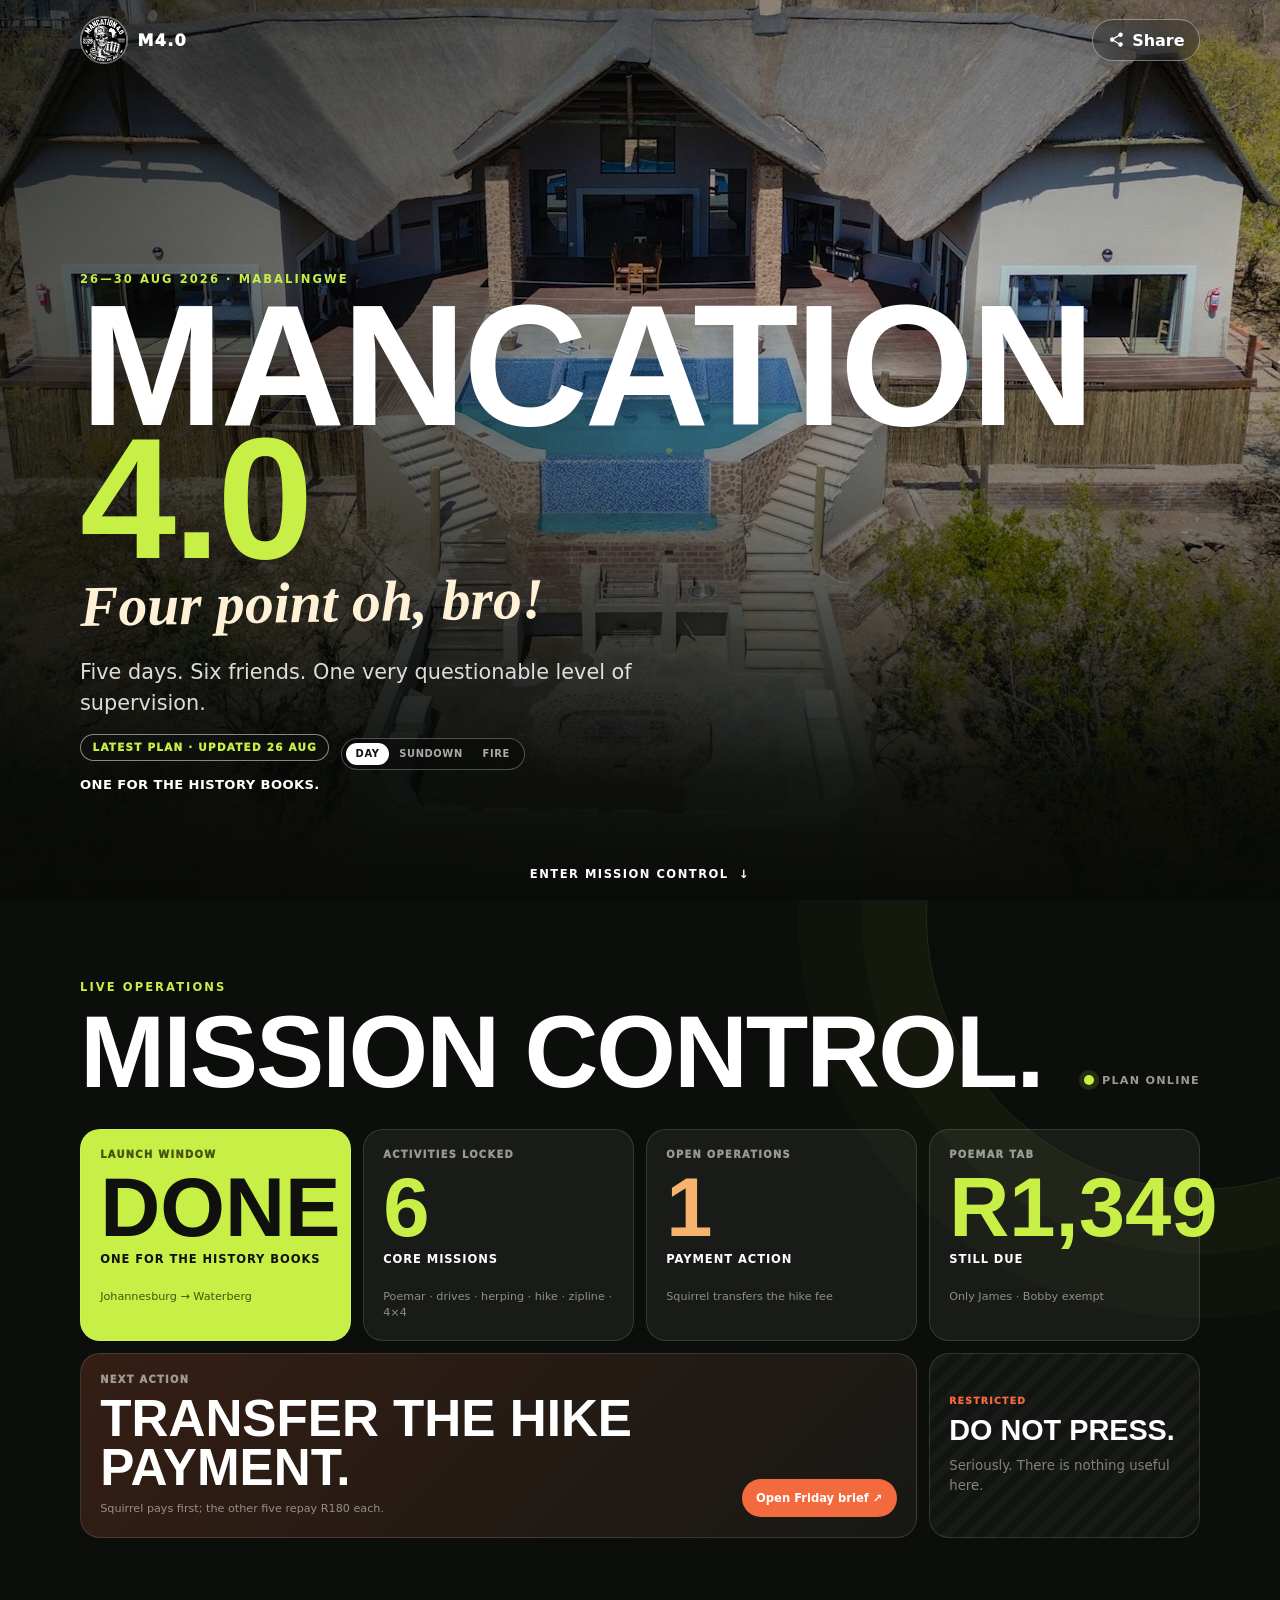
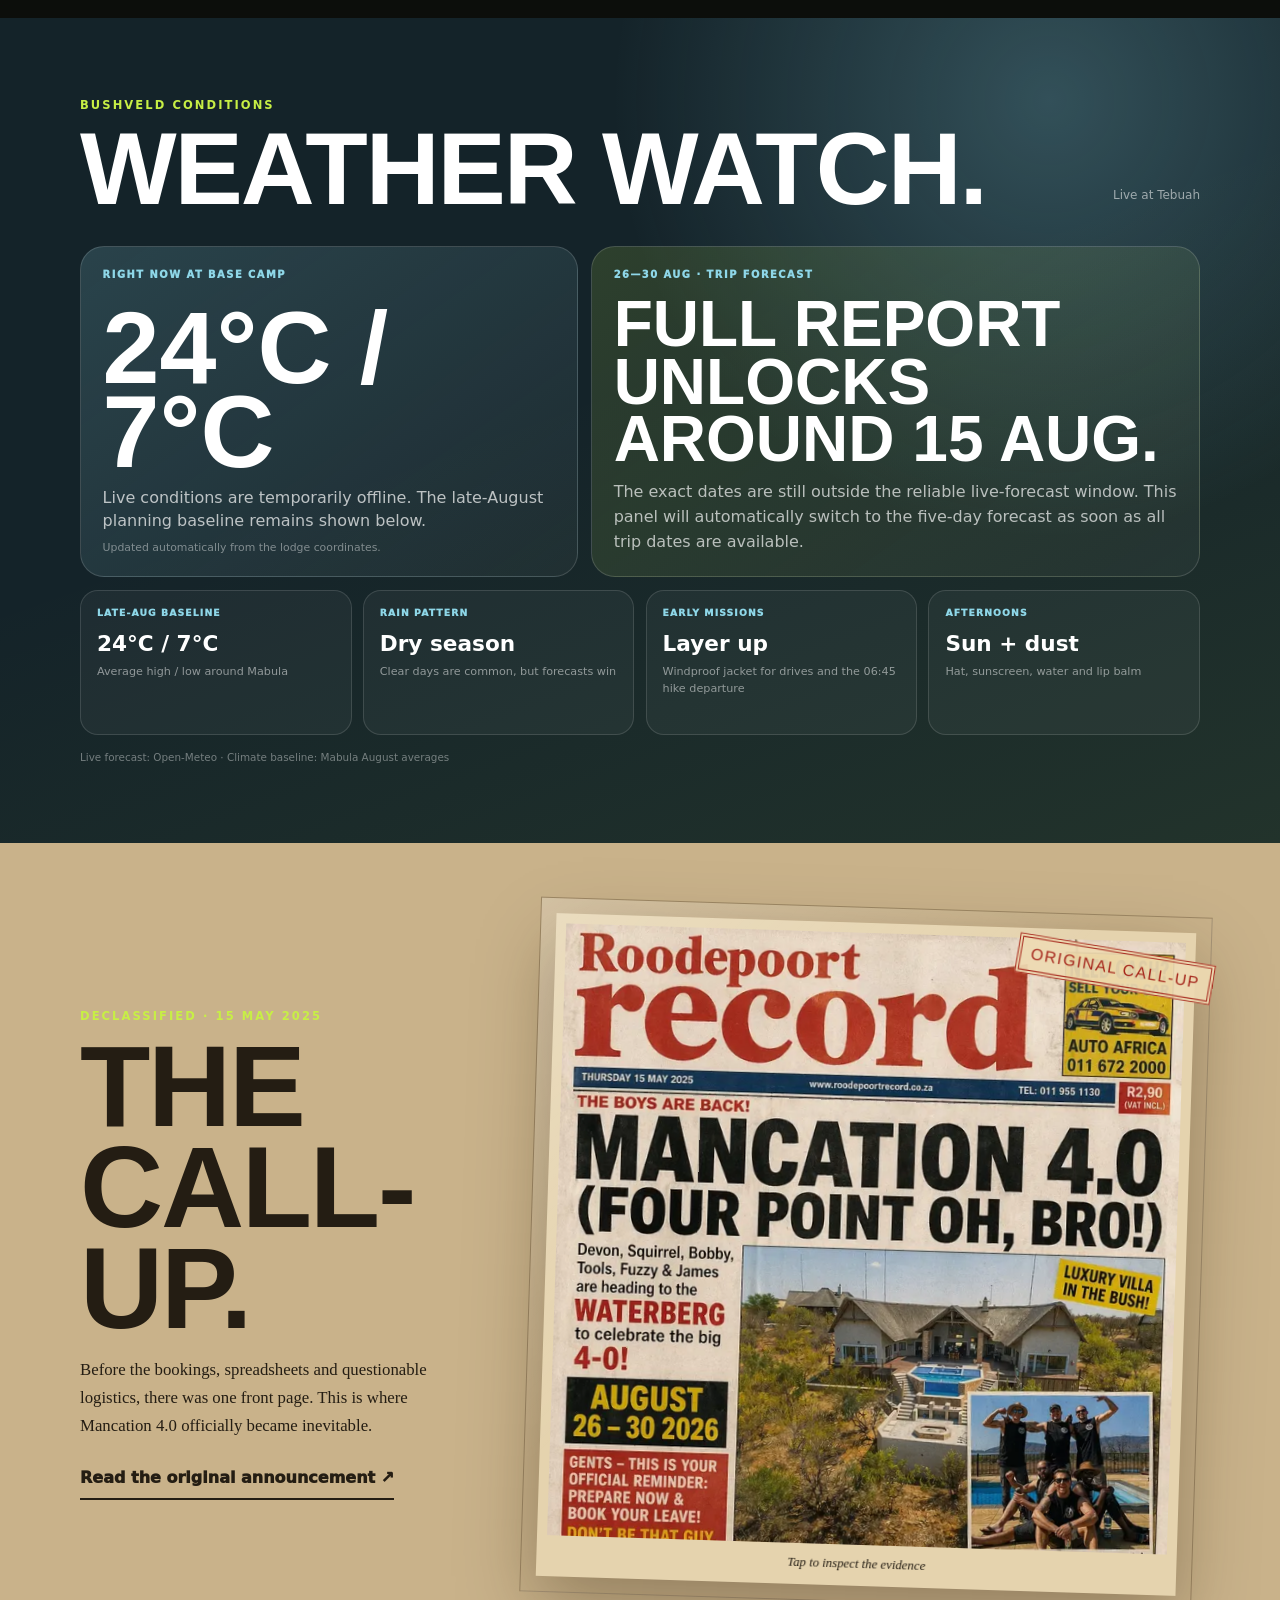
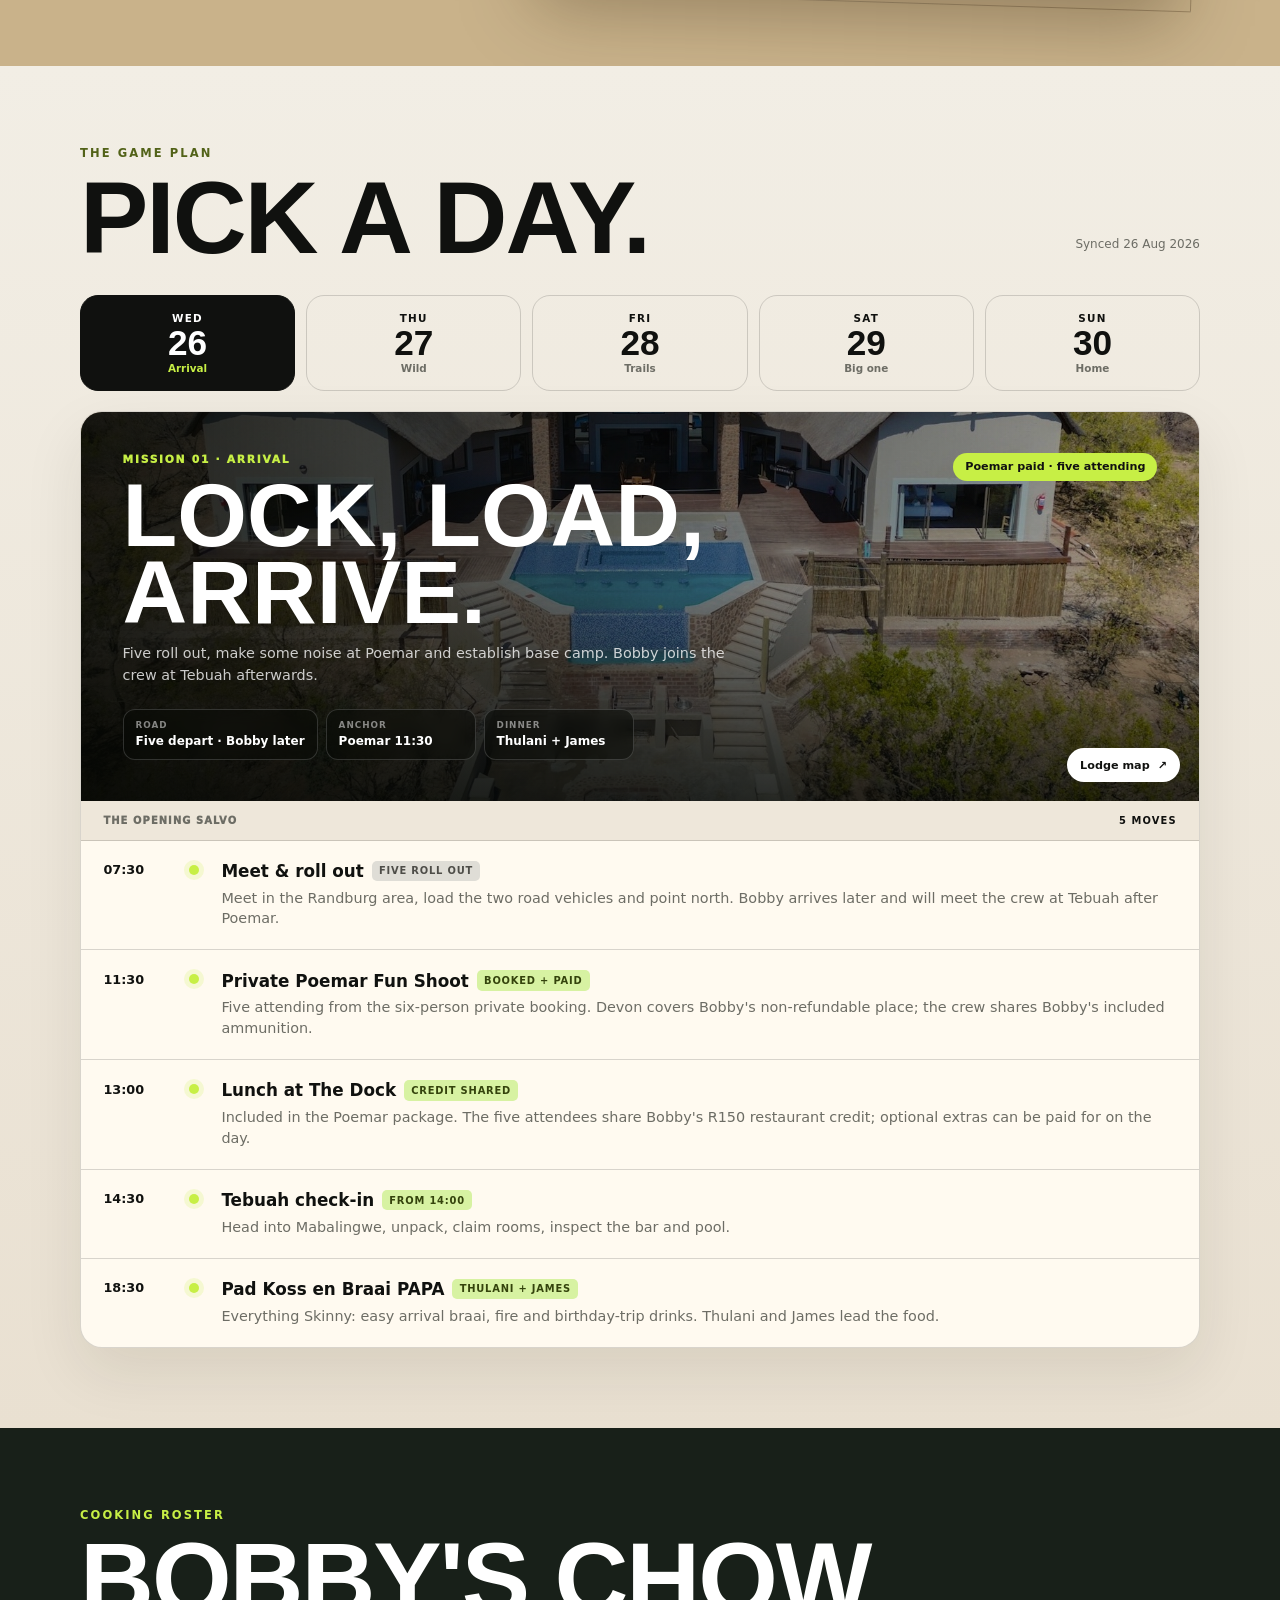
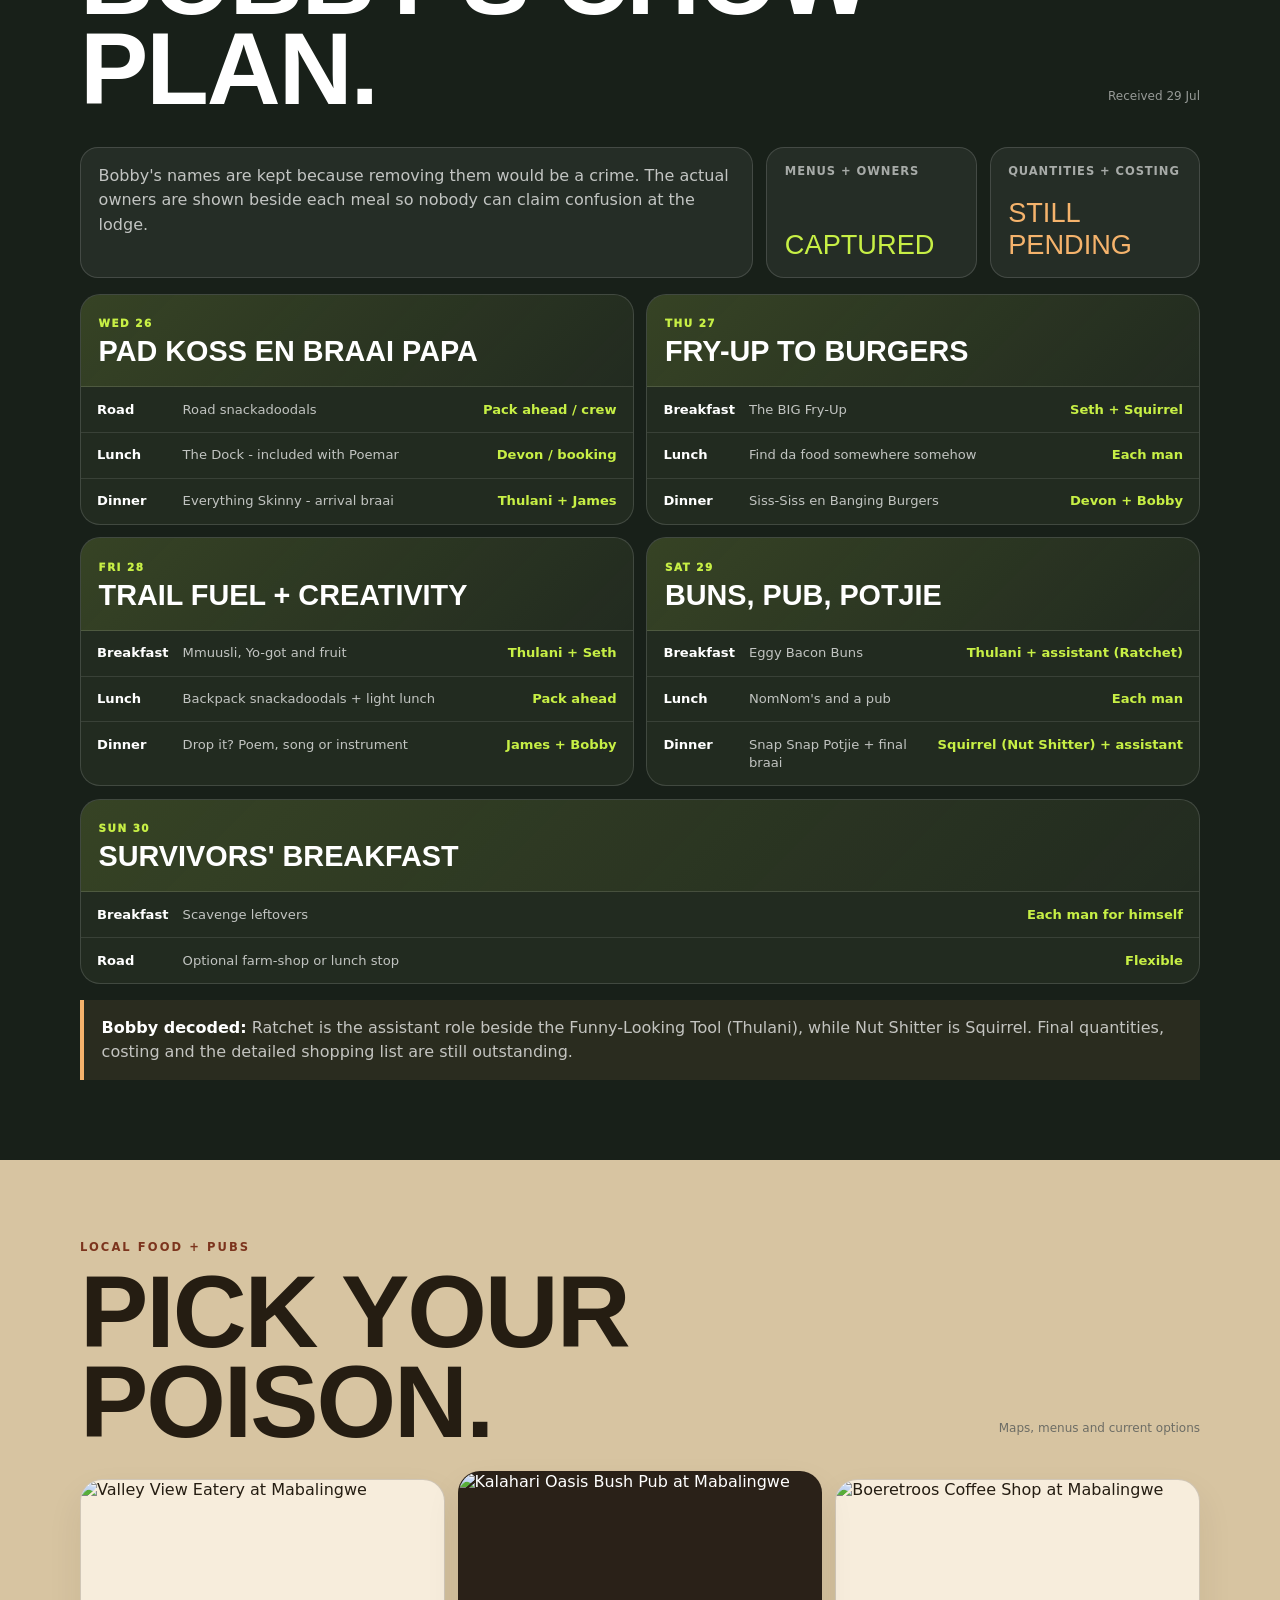
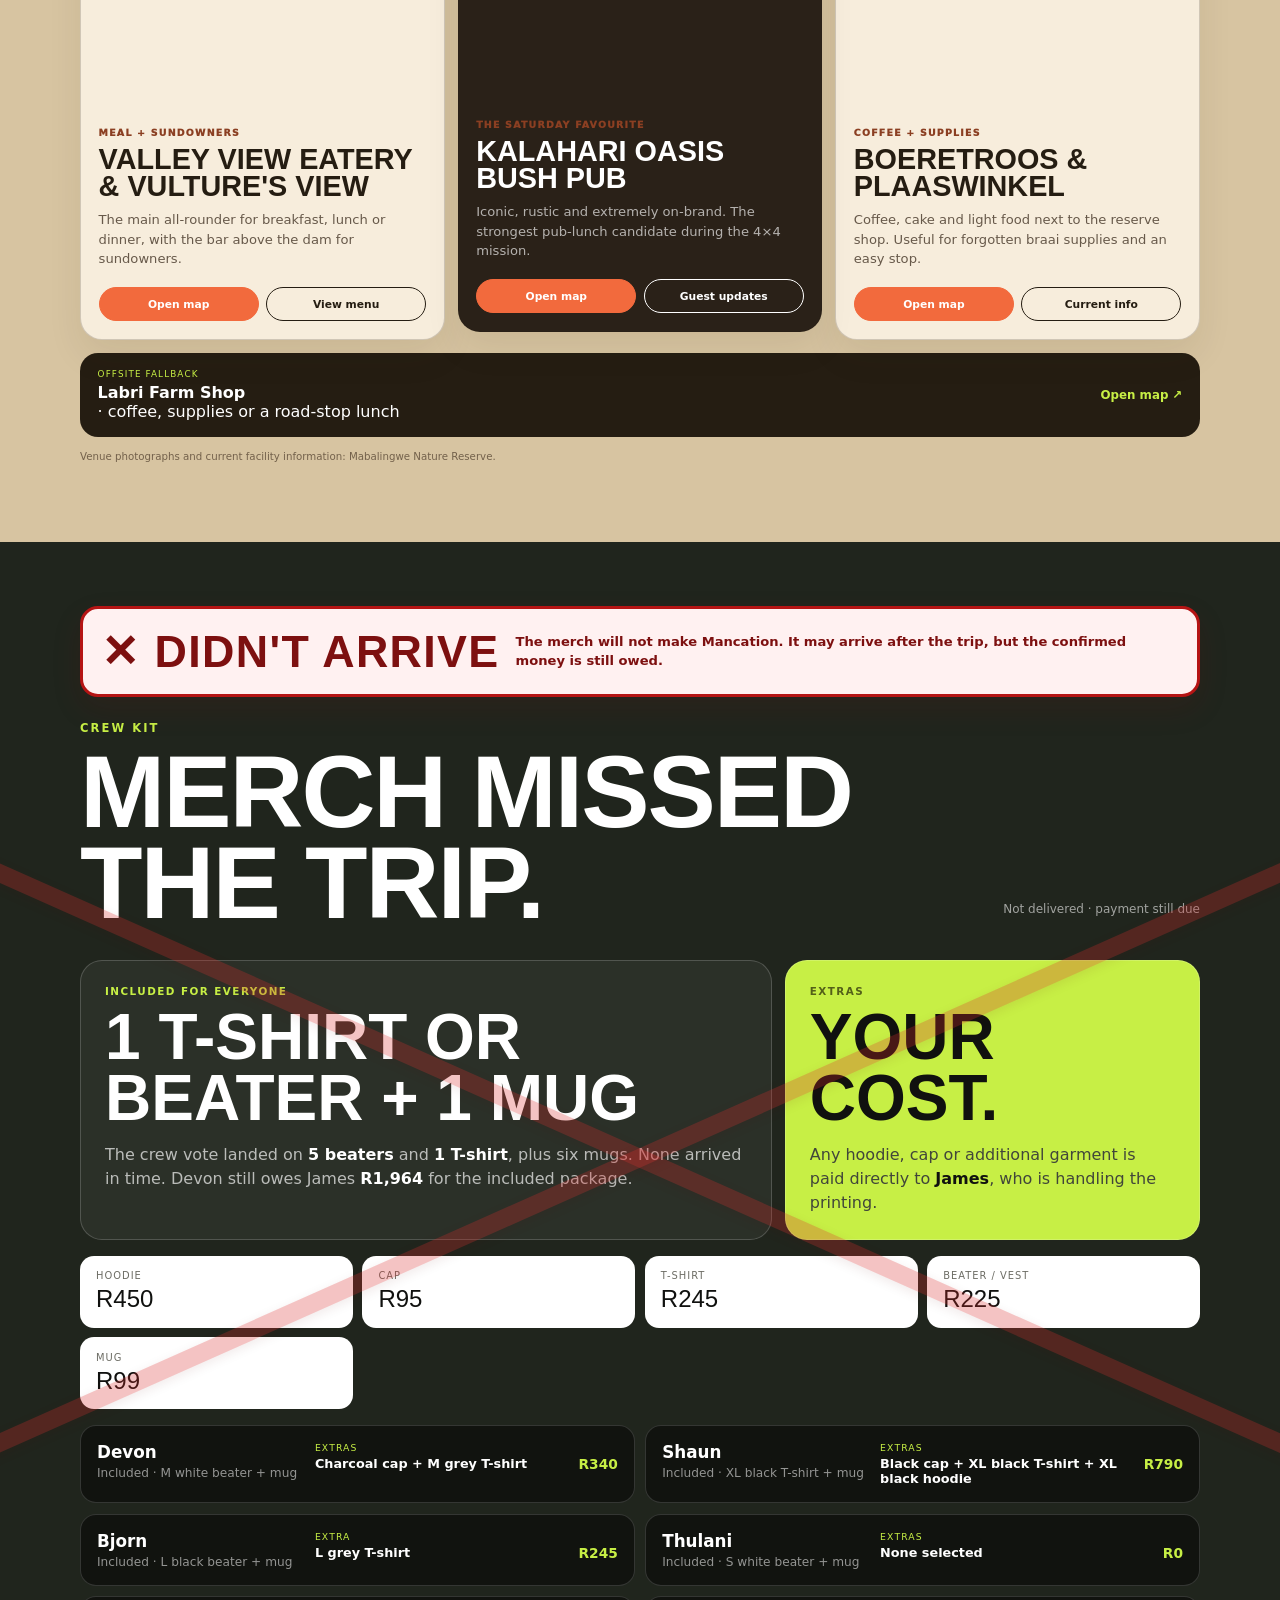
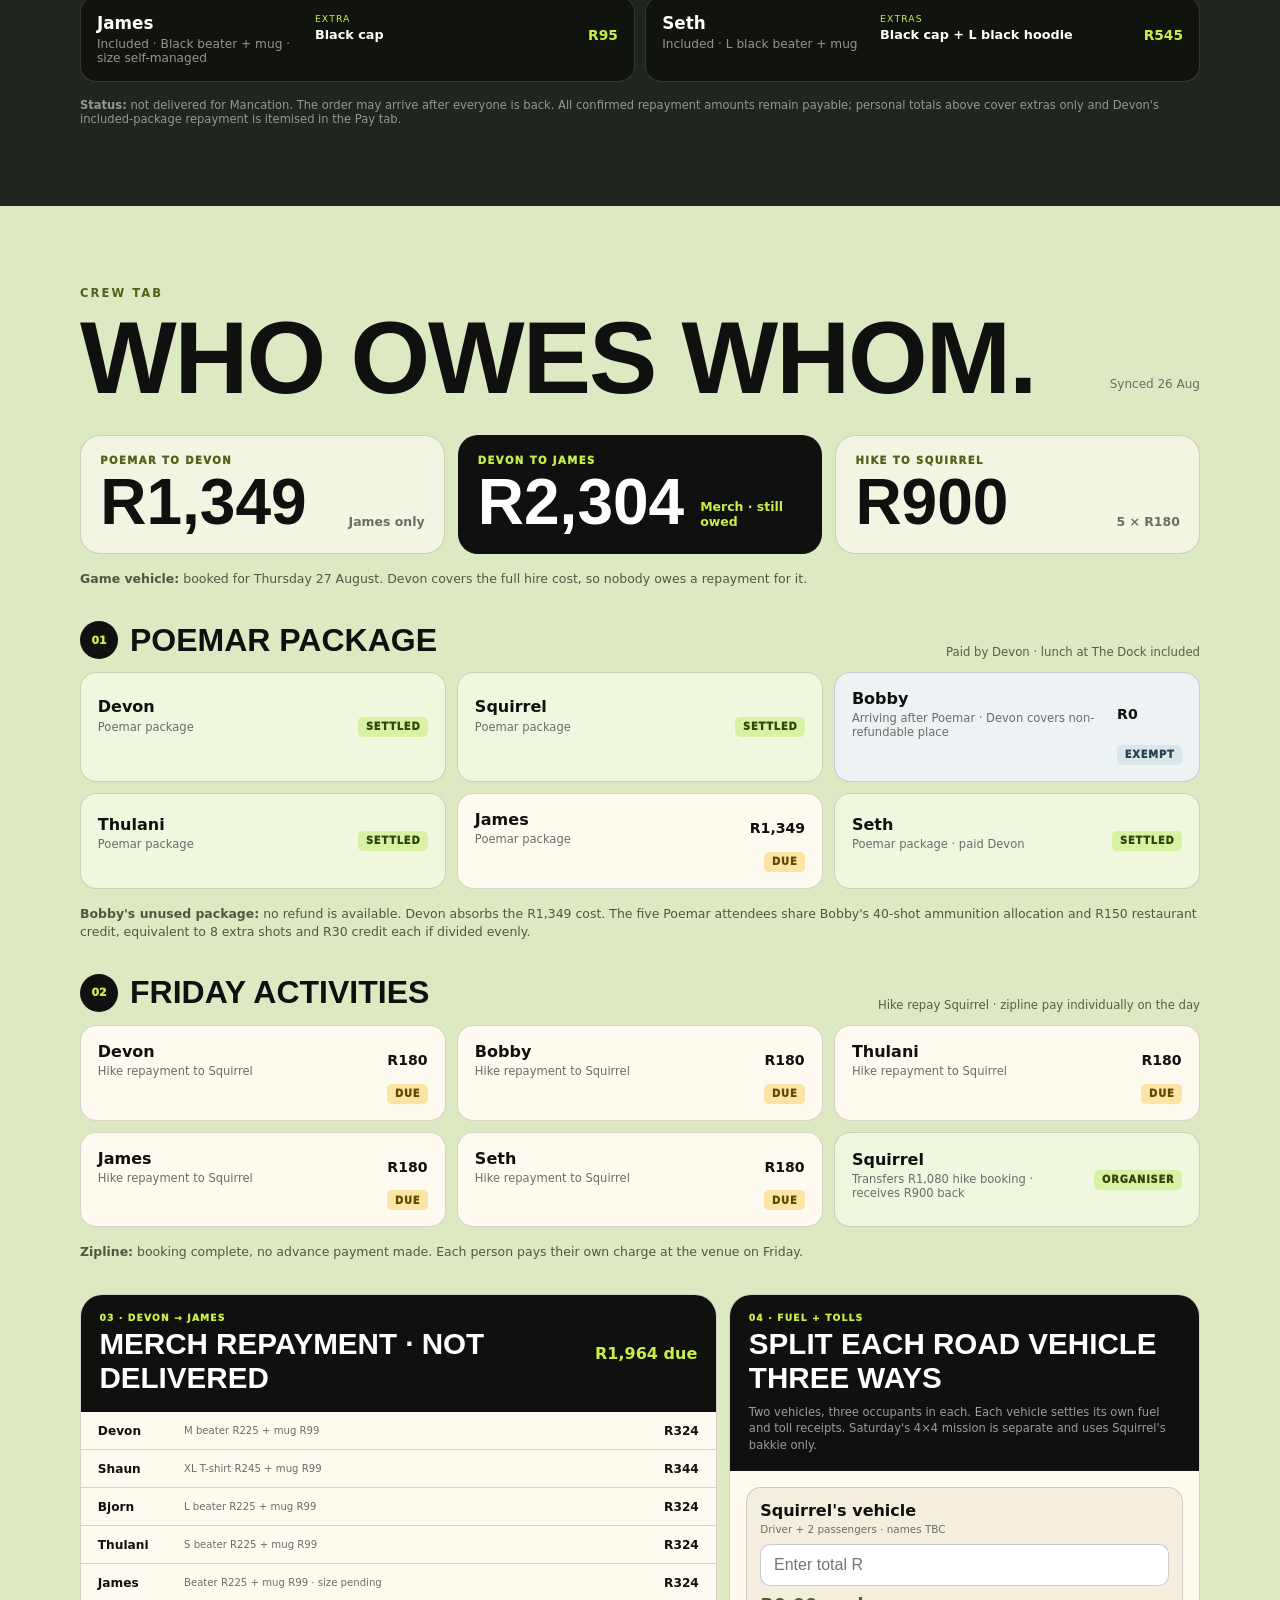
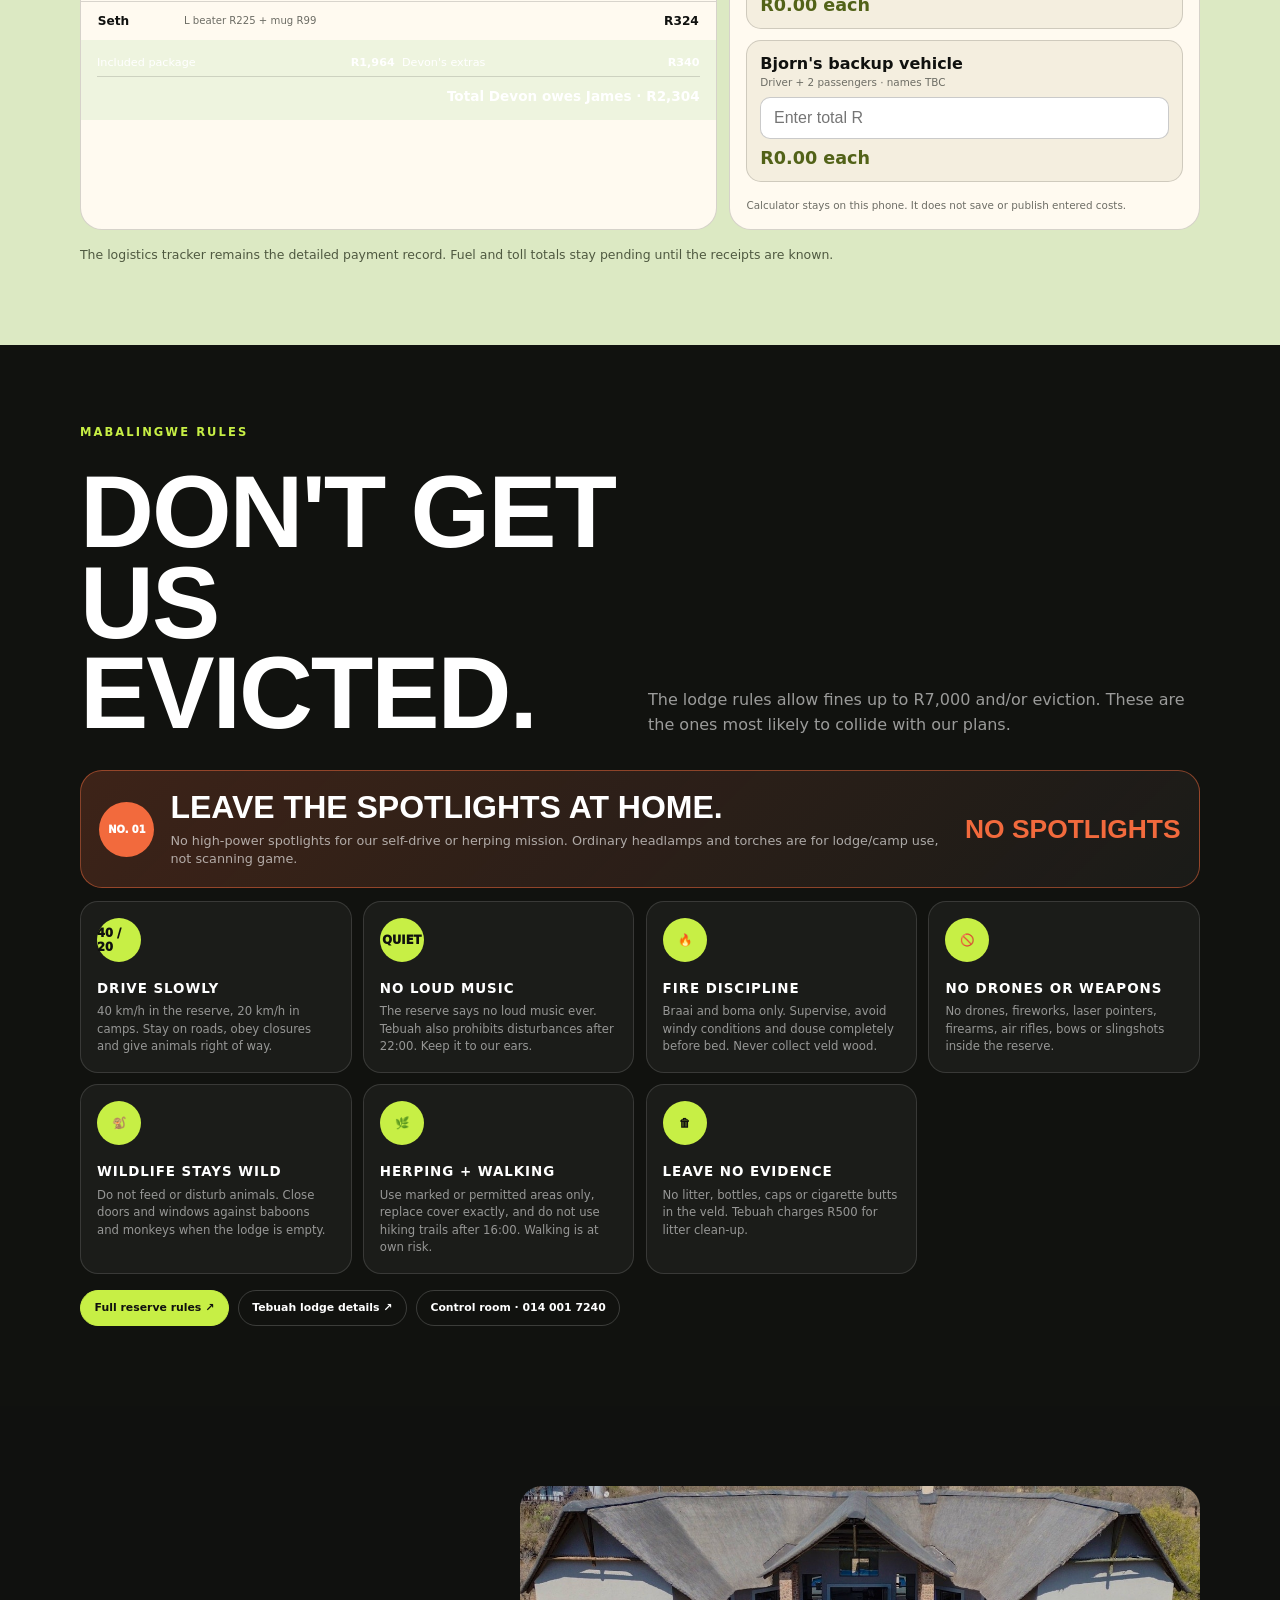
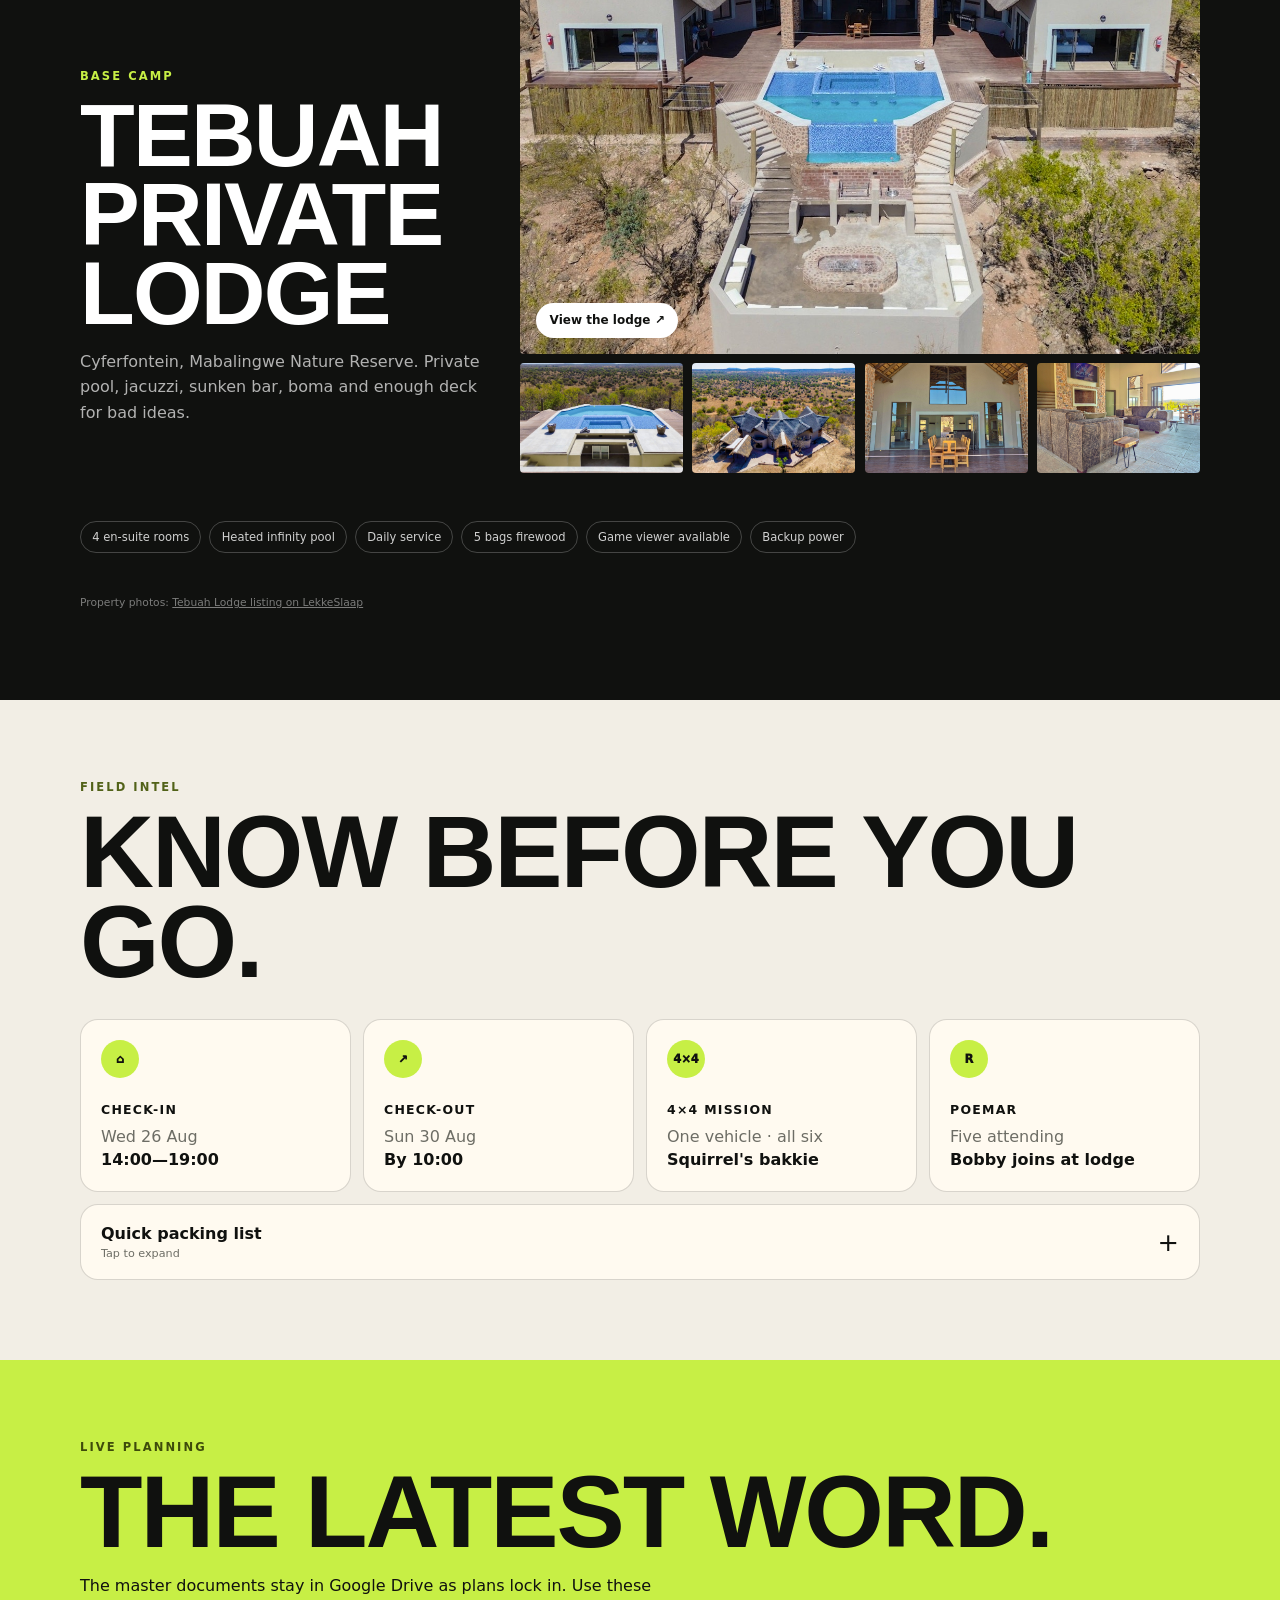
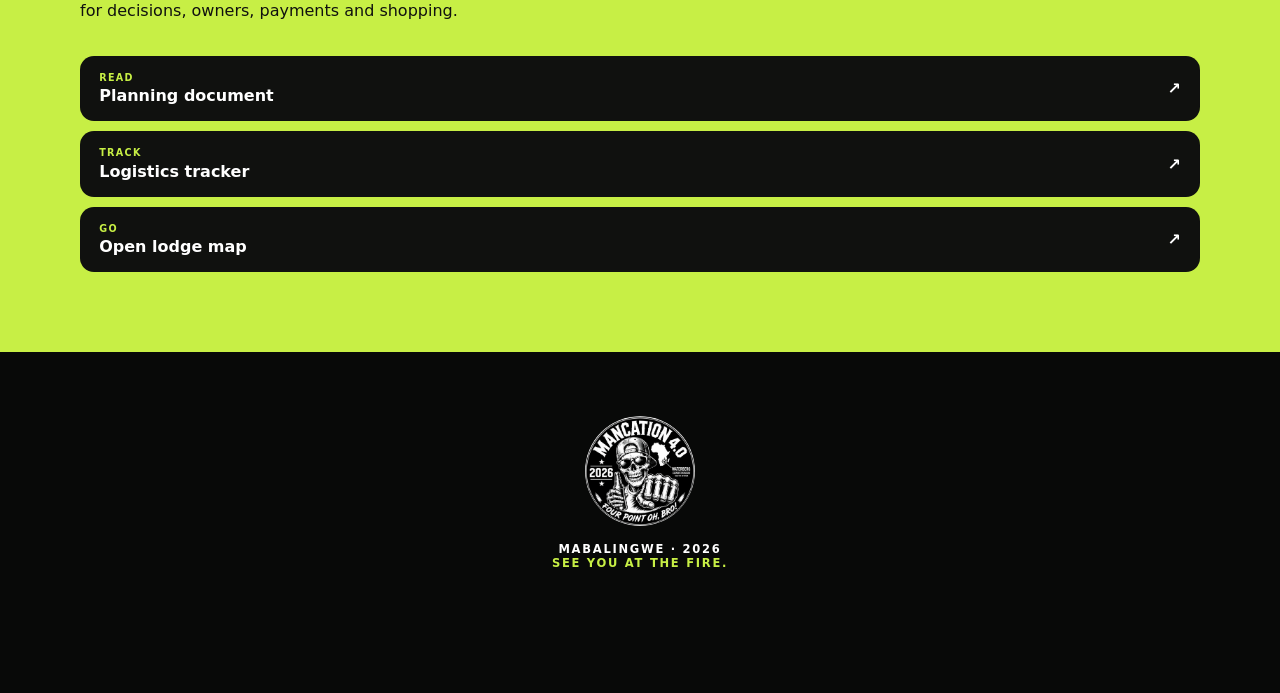
==== commit acaf44d0: "Confirm booked game vehicle" ====
--- a/index.html
+++ b/index.html
@@ -7,7 +7,7 @@
   <meta name="description" content="Mancation 4.0 — the crew's mobile trip plan for Mabalingwe, 26–30 August 2026.">
   <link rel="manifest" href="manifest.webmanifest">
   <link rel="icon" href="mancation-logo.png">
-  <link rel="stylesheet" href="styles.css?v=20260802b">
+  <link rel="stylesheet" href="styles.css?v=20260826">
   <link rel="stylesheet" href="merch.css?v=20260723b">
   <title>Mancation 4.0 · Mabalingwe</title>
 </head>
@@ -66,15 +66,15 @@
         </article>
         <article class="control-card">
           <p>Activities locked</p>
-          <strong>5</strong>
+          <strong>6</strong>
           <span>core missions</span>
-          <small>Poemar · herping · hike · zipline · 4×4</small>
+          <small>Poemar · drives · herping · hike · zipline · 4×4</small>
         </article>
         <article class="control-card control-open">
           <p>Open operations</p>
-          <strong>2</strong>
-          <span>final actions</span>
-          <small>Game vehicle · hike transfer</small>
+          <strong>1</strong>
+          <span>payment action</span>
+          <small>Squirrel transfers the hike fee</small>
         </article>
         <article class="control-card">
           <p>Poemar tab</p>
@@ -289,6 +289,7 @@
         <div class="payment-summary-due"><small>DEVON TO JAMES</small><strong>R2,304</strong><span>Merch · still owed</span></div>
         <div><small>HIKE TO SQUIRREL</small><strong>R900</strong><span>5 × R180</span></div>
       </div>
+      <p class="payments-note"><b>Game vehicle:</b> booked for Thursday 27 August. Devon covers the full hire cost, so nobody owes a repayment for it.</p>
       <div class="payment-subhead"><div><span>01</span><h3>Poemar package</h3></div><p>Paid by Devon · lunch at The Dock included</p></div>
       <div class="payment-list" aria-label="Poemar repayment status">
         <article class="is-settled"><div><h3>Devon</h3><p>Poemar package</p></div><span>Settled</span></article>
@@ -445,6 +446,6 @@
   <div class="secret-burst" id="secretBurst" aria-hidden="true"><span>FOUR POINT OH, BRO!</span></div>
   <div class="toast" id="toast" role="status" aria-live="polite"></div>
   <script src="callup-image.js?v=20260802a"></script>
-  <script src="app.js?v=20260802b"></script>
+  <script src="app.js?v=20260826b"></script>
 </body>
 </html>
